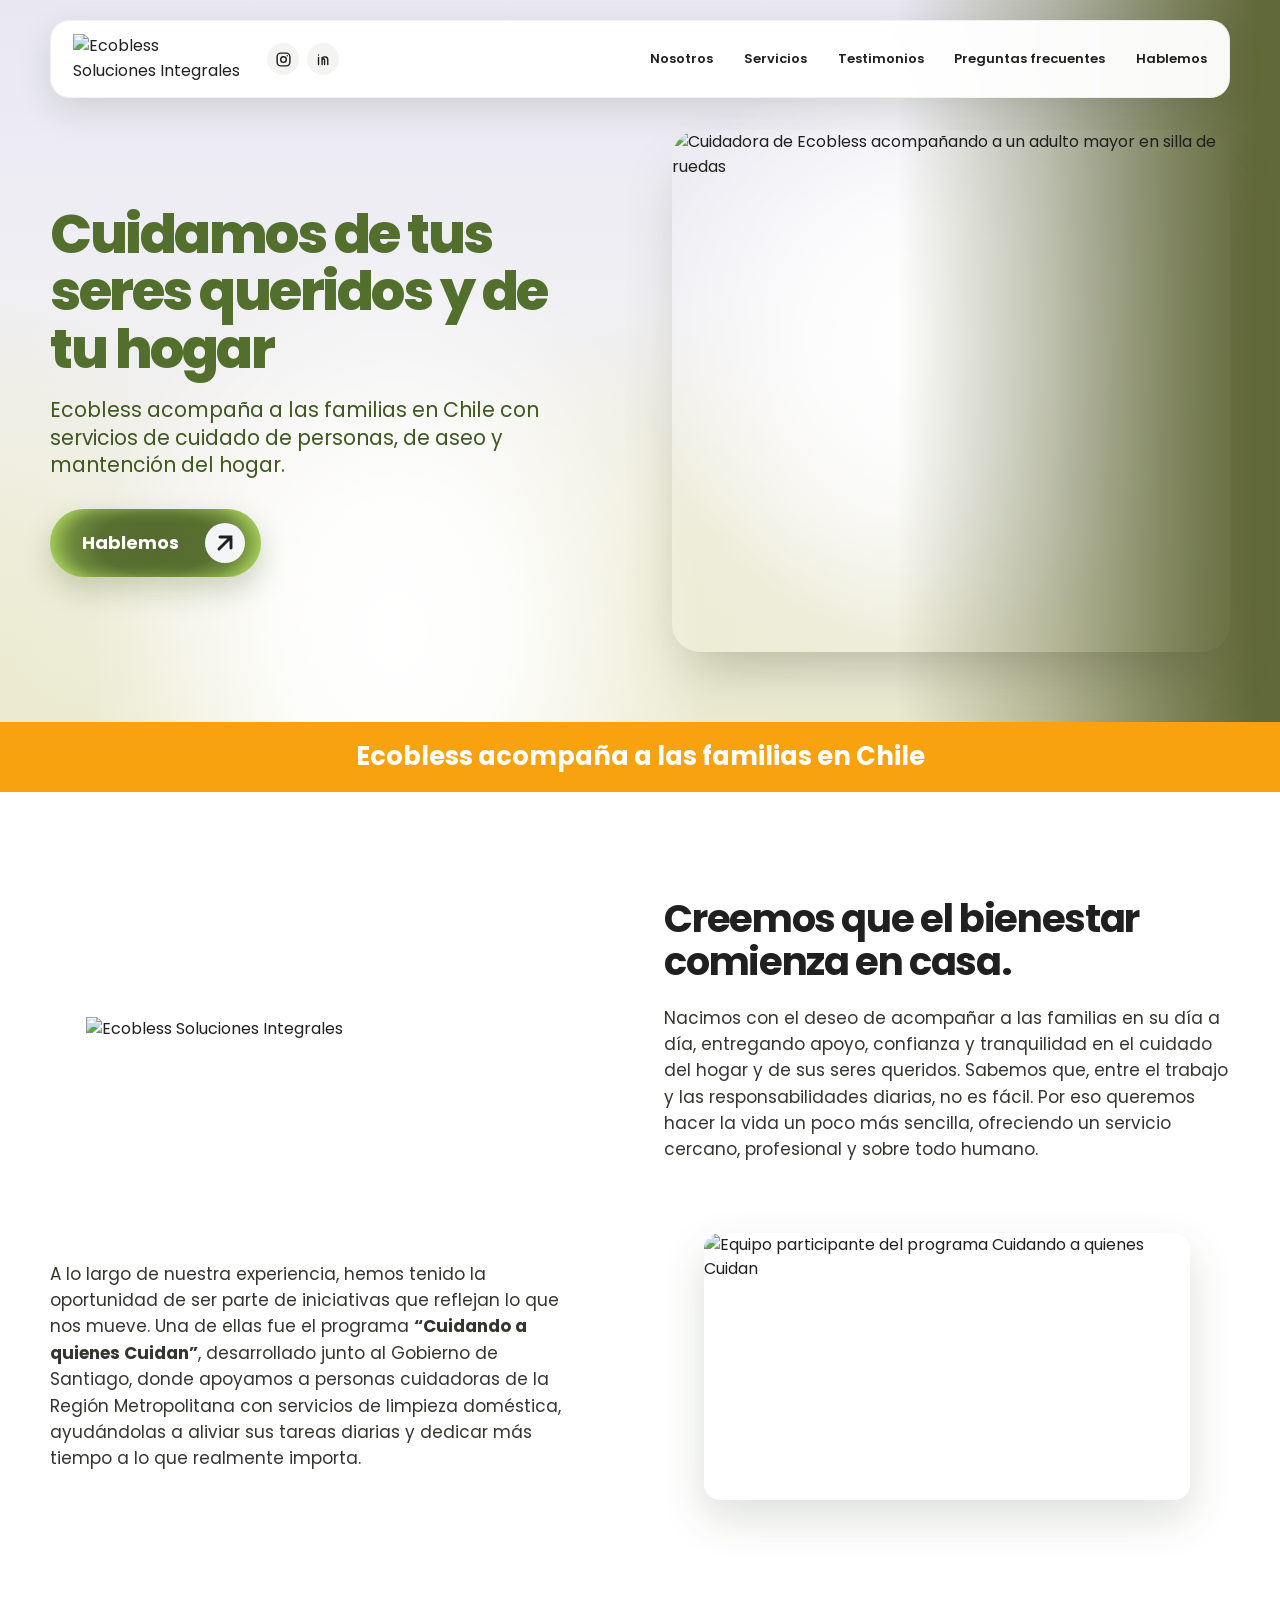
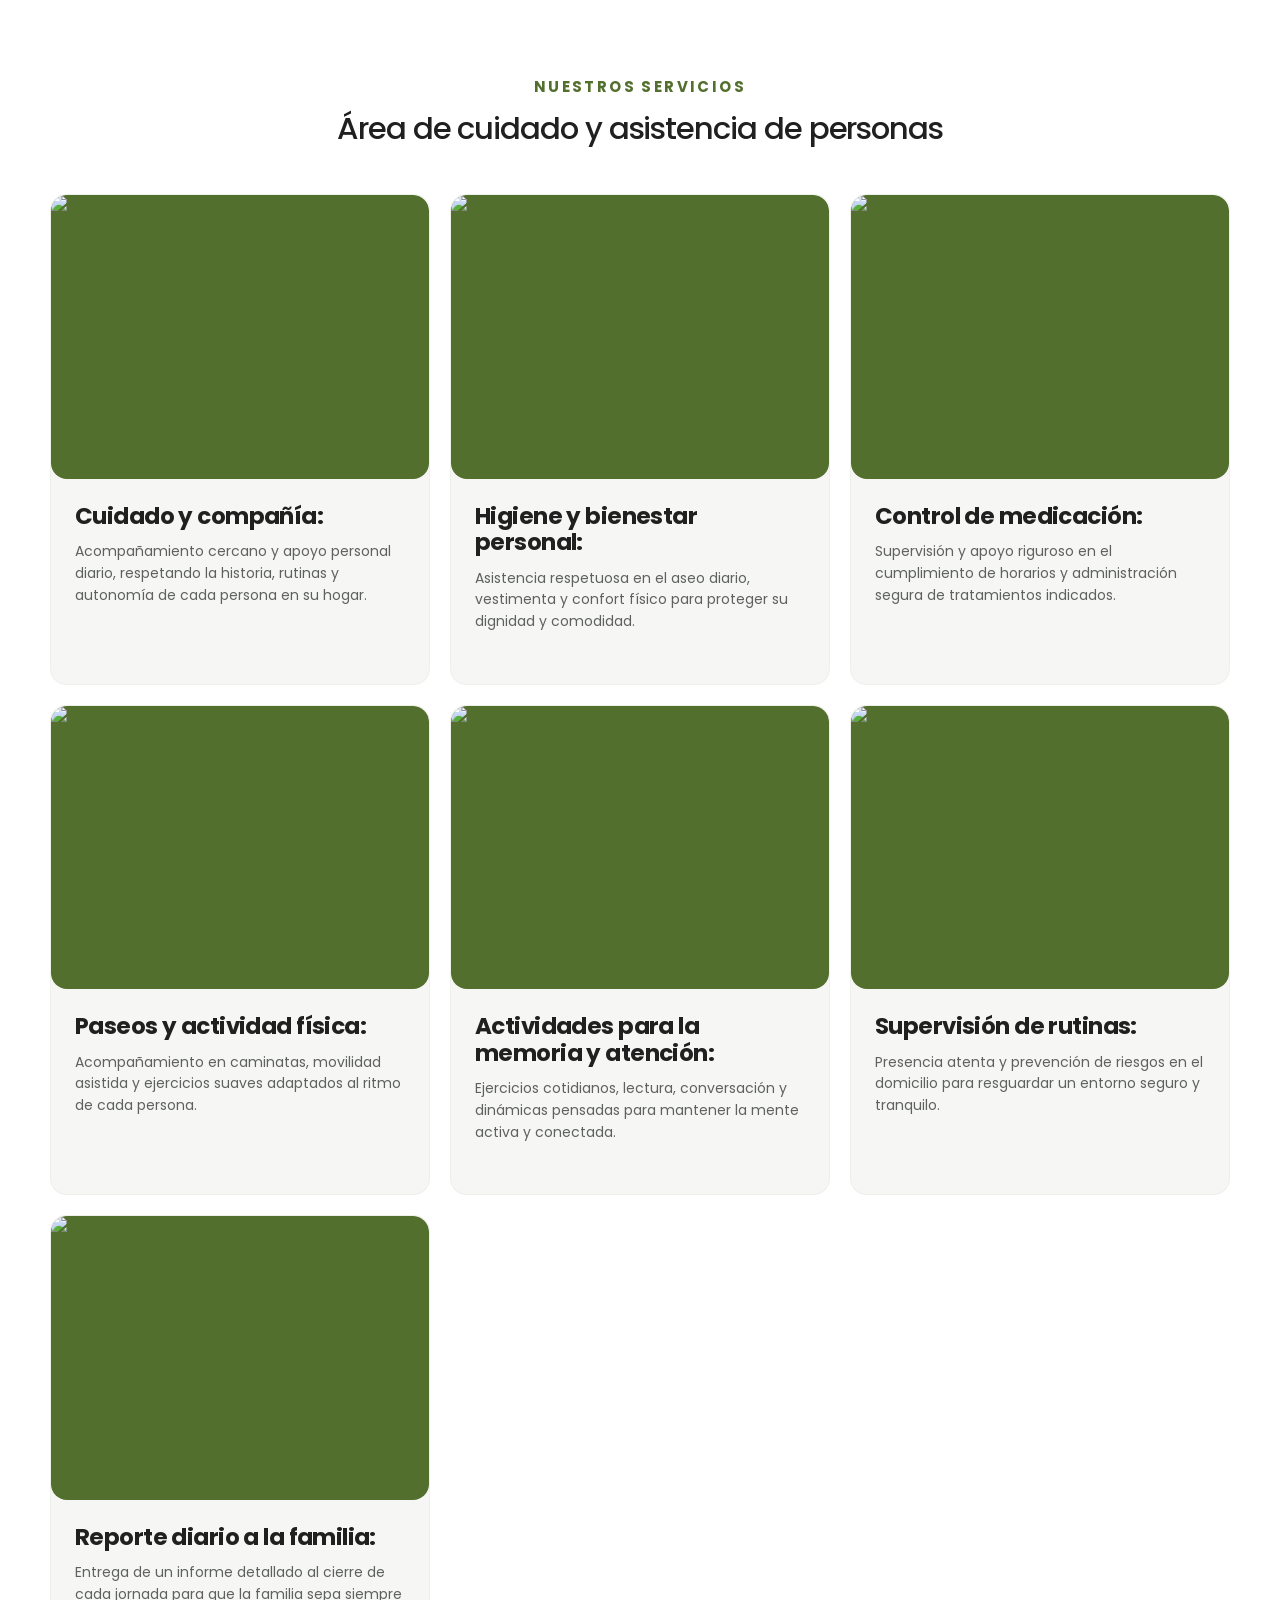
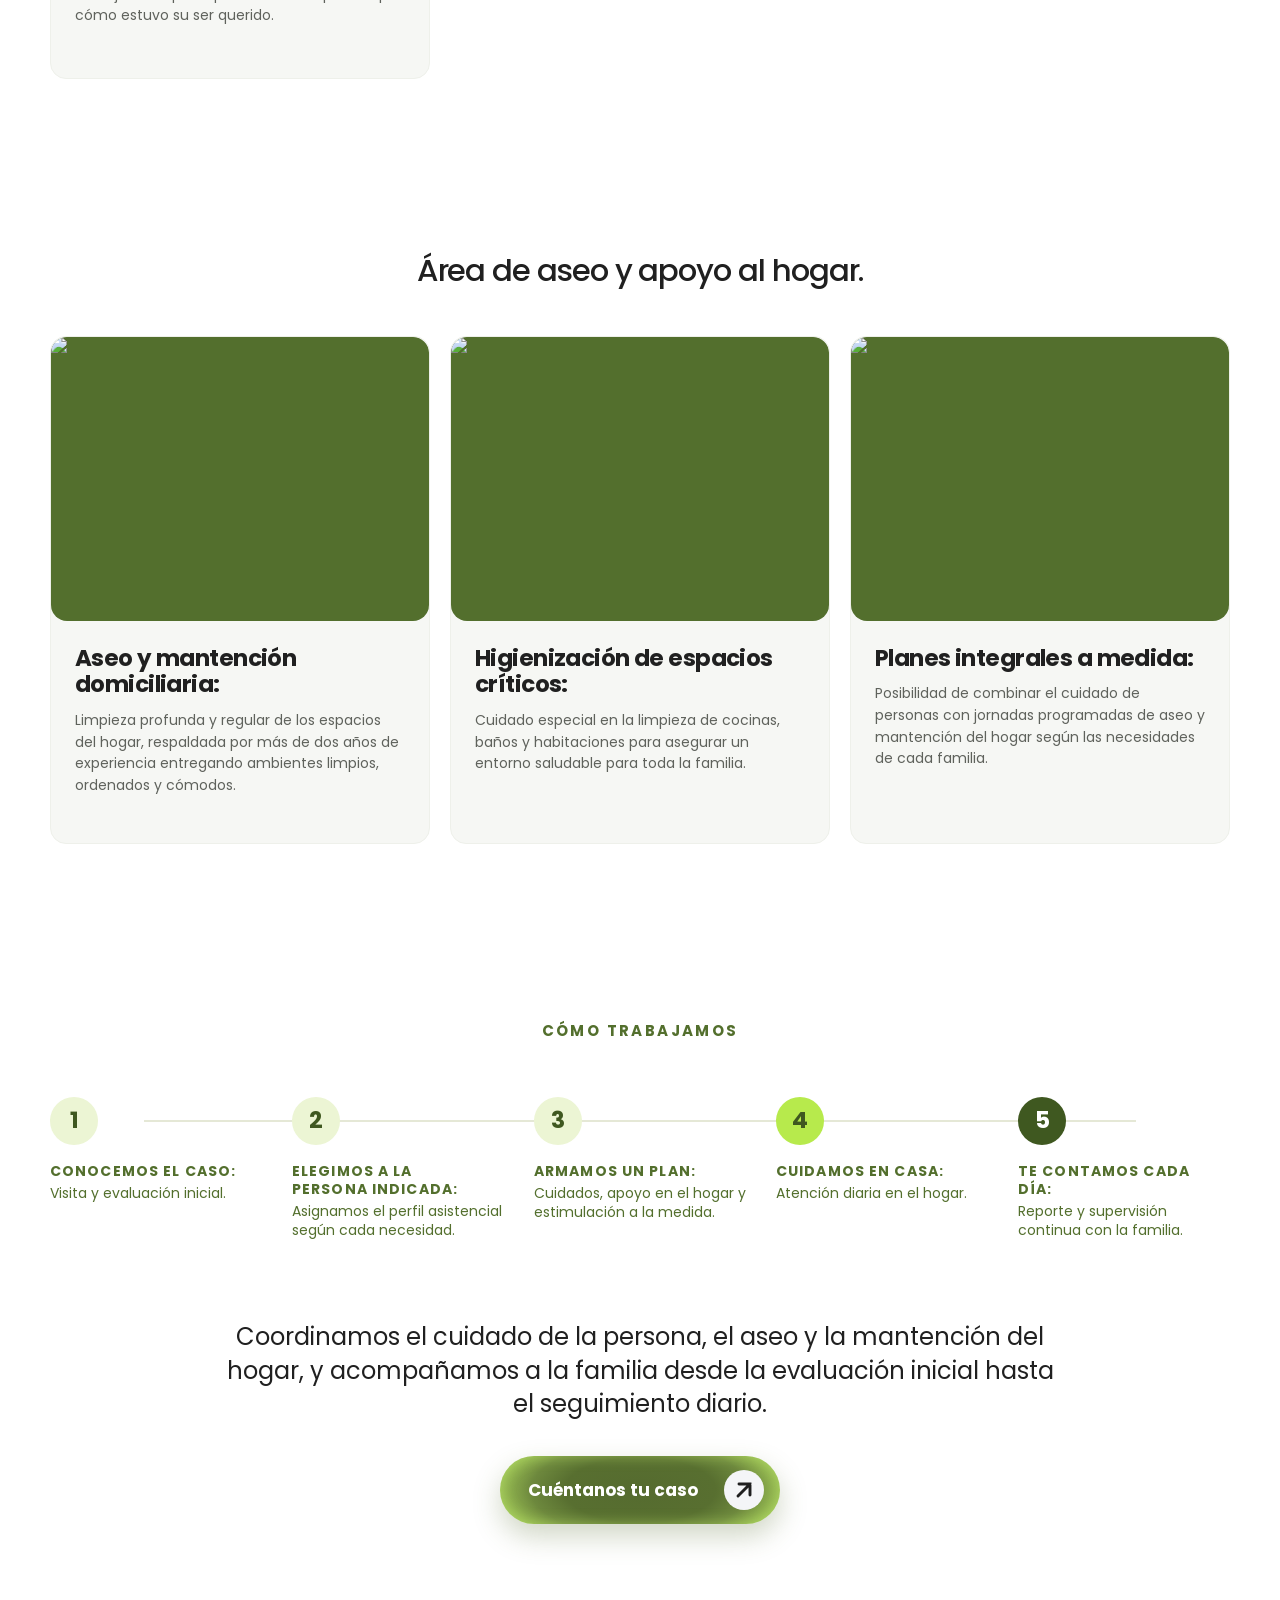
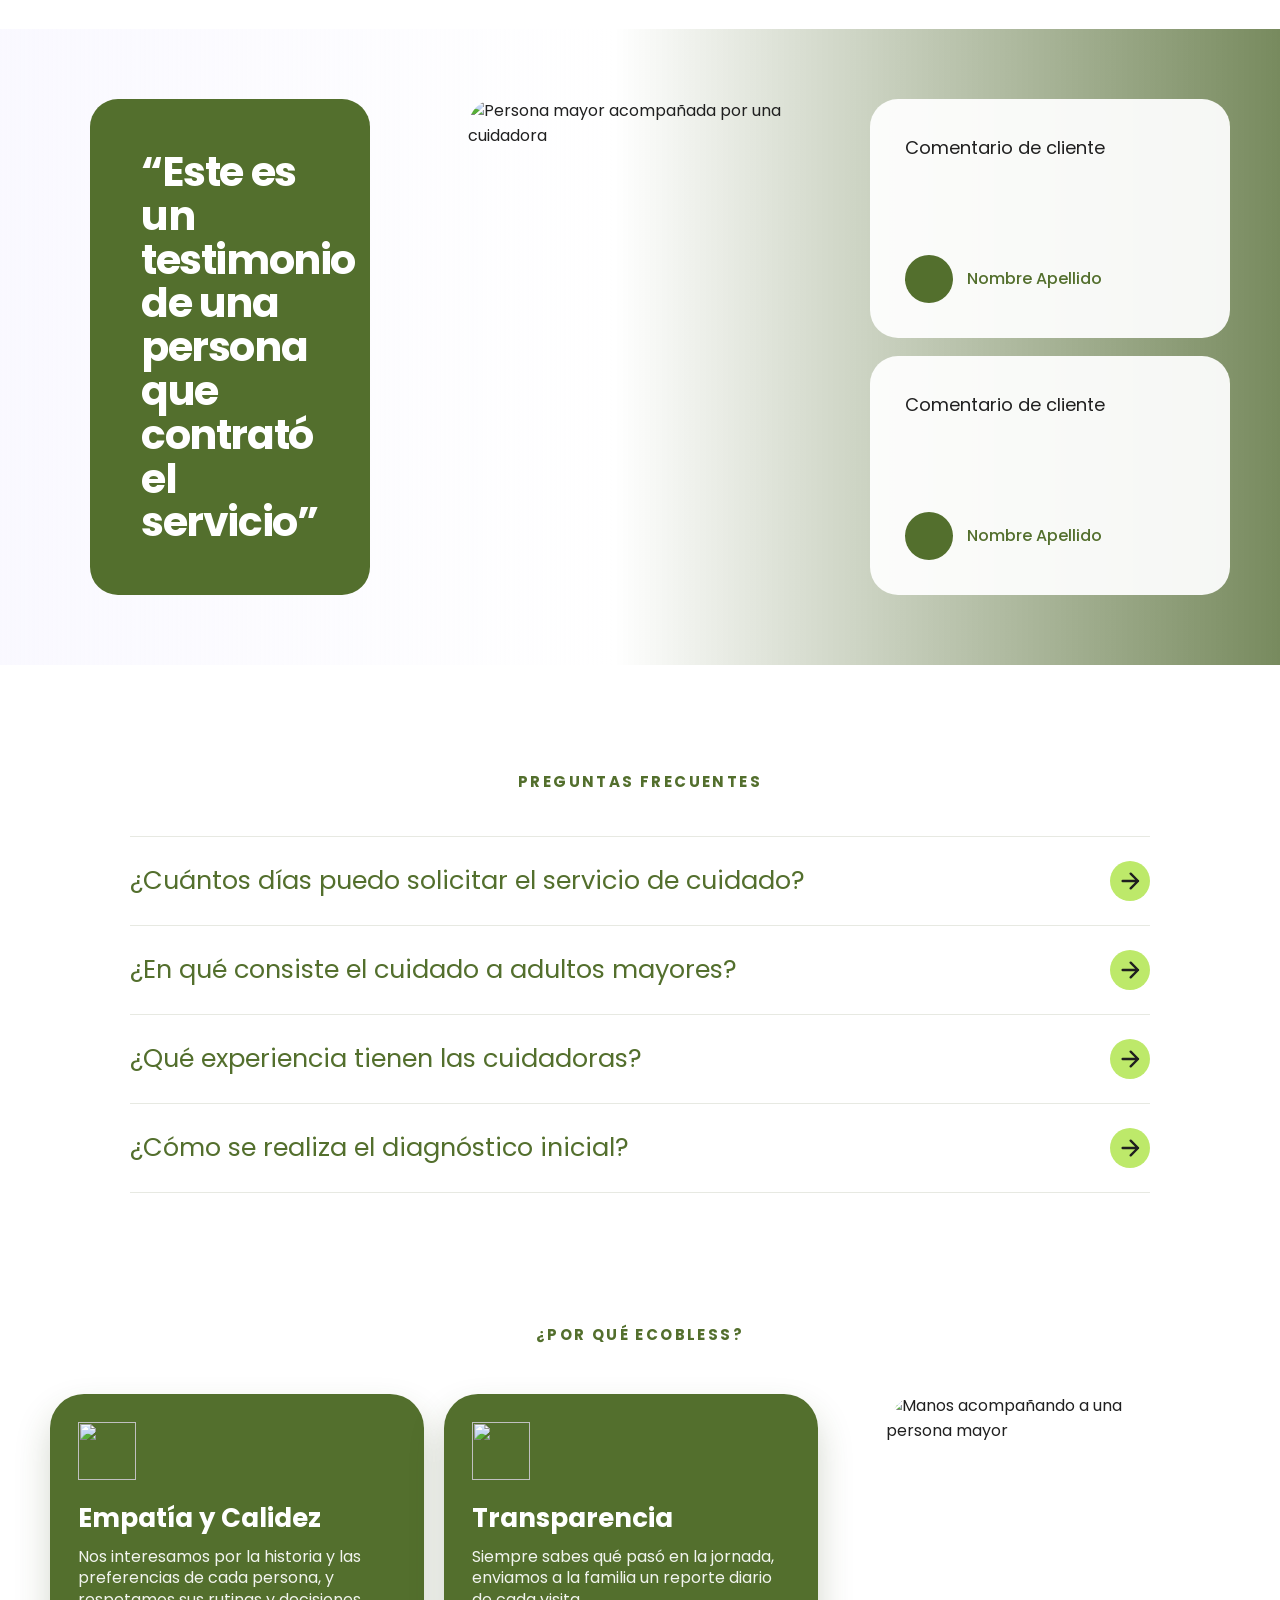
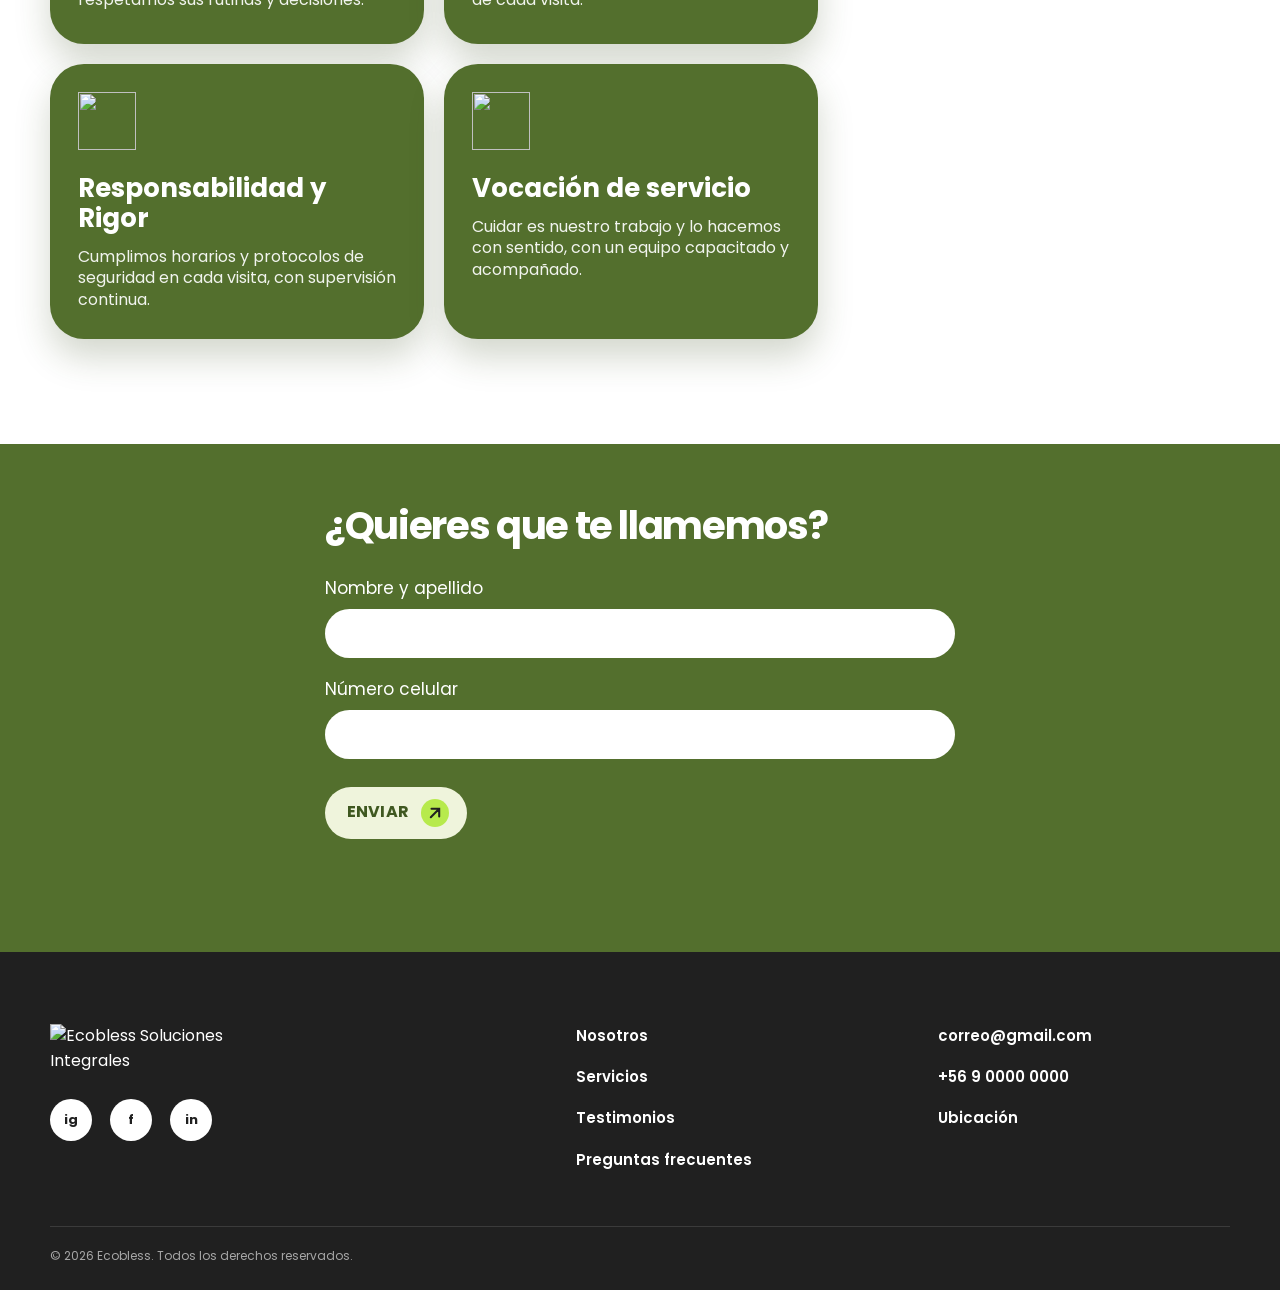
==== index.html @ a0b5a84a "Add files via upload" ====
<!doctype html>
<html lang="es">
<head>
  <meta charset="utf-8">
  <meta name="viewport" content="width=device-width, initial-scale=1">
  <meta name="description" content="Ecobless acompaña a las familias en Chile con servicios de cuidado de personas, aseo y mantención del hogar.">
  <meta name="theme-color" content="#4f6b2b">
  <meta property="og:title" content="Ecobless | Soluciones Integrales">
  <meta property="og:description" content="Cuidamos de tus seres queridos y de tu hogar con un servicio cercano, profesional y humano.">
  <meta property="og:type" content="website">
  <title>Ecobless | Soluciones Integrales</title>

  <link rel="icon" href="assets/favicon.svg" type="image/svg+xml">
  <link rel="preconnect" href="https://fonts.googleapis.com">
  <link rel="preconnect" href="https://fonts.gstatic.com" crossorigin>
  <link href="https://fonts.googleapis.com/css2?family=Poppins:wght@400;500;600;700;800&display=swap" rel="stylesheet">
  <link rel="stylesheet" href="styles.css">
</head>
<body>
  <a class="skip-link" href="#contenido">Saltar al contenido</a>

  <header class="site-header" data-header>
    <div class="container nav-shell">
      <a class="brand" href="#inicio" aria-label="Ecobless, volver al inicio">
        <img src="assets/Logo Ecobless verde.webp" alt="Ecobless Soluciones Integrales">
      </a>

      <div class="social-links" aria-label="Redes sociales">
        <a href="#contacto" aria-label="Instagram de Ecobless" title="Configura el enlace real en index.html">
          <svg viewBox="0 0 24 24" aria-hidden="true"><rect x="3" y="3" width="18" height="18" rx="5"></rect><circle cx="12" cy="12" r="4"></circle><circle class="dot" cx="17.4" cy="6.7" r="1"></circle></svg>
        </a>
        <a href="#contacto" aria-label="LinkedIn de Ecobless" title="Configura el enlace real en index.html">
          <svg viewBox="0 0 24 24" aria-hidden="true"><path d="M5 9v10M5 5.5v.1M10 19v-6.1c0-2.1 3.5-3 3.5.2V19M10 9v10M18 19v-6.8c0-4.8-5.8-4.6-7.9-2.2"></path></svg>
        </a>
      </div>

      <button class="menu-toggle" type="button" aria-label="Abrir menú" aria-expanded="false" aria-controls="main-nav" data-menu-toggle>
        <span></span><span></span><span></span>
      </button>

      <nav class="main-nav" id="main-nav" aria-label="Navegación principal" data-nav>
        <a href="#nosotros">Nosotros</a>
        <a href="#servicios">Servicios</a>
        <a href="#testimonios">Testimonios</a>
        <a href="#preguntas">Preguntas frecuentes</a>
        <a href="#contacto">Hablemos</a>
      </nav>
    </div>
  </header>

  <main id="contenido">
  <section class="hero" id="inicio" aria-labelledby="hero-title">
  <div class="container hero-grid">

    <!-- Columna izquierda: texto -->
    <div class="hero-copy reveal">
      <h1 id="hero-title">Cuidamos de tus seres queridos y de tu hogar</h1>
      <p>Ecobless acompaña a las familias en Chile con servicios de cuidado de personas, de aseo y mantención del hogar.</p>
      <a class="button button-primary" href="#contacto">
        Hablemos
        <span class="button-icon" aria-hidden="true"><svg viewBox="0 0 24 24"><path d="M8.4 15.6 15.6 8.4M9 8.4h6.6V15"/></svg></span>
      </a>
    </div>

    <!-- Columna derecha: foto -->
    <figure class="hero-media reveal">
      <img src="assets/hero-cuidado.webp" alt="Cuidadora de Ecobless acompañando a un adulto mayor en silla de ruedas" width="796" height="744" fetchpriority="high">
    </figure>

  </div>
</section>

    <div class="announcement" aria-label="Mensaje principal">
      <p>Ecobless acompaña a las familias en Chile</p>
    </div>

    <section class="section about-section" id="nosotros" aria-labelledby="about-title">
      <div class="container about-grid about-grid-top">
        <div class="about-brand reveal">
          <img src="assets/logo completo verde.webp" alt="Ecobless Soluciones Integrales">
        </div>
        <div class="about-copy reveal">
          <h2 id="about-title">Creemos que el bienestar comienza en casa.</h2>
          <p>Nacimos con el deseo de acompañar a las familias en su día a día, entregando apoyo, confianza y tranquilidad en el cuidado del hogar y de sus seres queridos. Sabemos que, entre el trabajo y las responsabilidades diarias, no es fácil. Por eso queremos hacer la vida un poco más sencilla, ofreciendo un servicio cercano, profesional y sobre todo humano.</p>
        </div>
      </div>

      <div class="container about-grid about-grid-bottom">
        <div class="about-copy reveal">
          <p>A lo largo de nuestra experiencia, hemos tenido la oportunidad de ser parte de iniciativas que reflejan lo que nos mueve. Una de ellas fue el programa <strong>“Cuidando a quienes Cuidan”</strong>, desarrollado junto al Gobierno de Santiago, donde apoyamos a personas cuidadoras de la Región Metropolitana con servicios de limpieza doméstica, ayudándolas a aliviar sus tareas diarias y dedicar más tiempo a lo que realmente importa.</p>
        </div>
        <figure class="program-photo reveal">
          <img src="assets/programa-cuidando.webp" alt="Equipo participante del programa Cuidando a quienes Cuidan">
        </figure>
      </div>
    </section>

    <section class="section services-section" id="servicios" aria-labelledby="services-title">
      <div class="container">
        <div class="section-heading centered reveal">
          <p class="eyebrow">Nuestros servicios</p>
          <h2 id="services-title">Área de cuidado y asistencia de personas</h2>
        </div>

        <div class="services-grid">
  <article class="service-card reveal">
    <div class="service-visual">
      <img src="assets/servicio-compania.webp" alt="Cuidadora acompañando a una persona mayor en casa" loading="lazy">
    </div>
    <div class="service-content">
      <h3>Cuidado y compañía:</h3>
      <p>Acompañamiento cercano y apoyo personal diario, respetando la historia, rutinas y autonomía de cada persona en su hogar.</p>
    </div>
  </article>

  <article class="service-card reveal">
    <div class="service-visual">
      <img src="assets/servicio-higiene.webp" alt="Adultos mayores lavándose las manos en el baño" loading="lazy">
    </div>
    <div class="service-content">
      <h3>Higiene y bienestar personal:</h3>
      <p>Asistencia respetuosa en el aseo diario, vestimenta y confort físico para proteger su dignidad y comodidad.</p>
    </div>
  </article>

  <article class="service-card reveal">
    <div class="service-visual">
      <img src="assets/servicio-medicacion.webp" alt="Cuidadora entregando la medicación a una mujer mayor" loading="lazy">
    </div>
    <div class="service-content">
      <h3>Control de medicación:</h3>
      <p>Supervisión y apoyo riguroso en el cumplimiento de horarios y administración segura de tratamientos indicados.</p>
    </div>
  </article>

  <article class="service-card reveal">
    <div class="service-visual">
      <img src="assets/servicio-paseos.webp" alt="Cuidadora paseando al aire libre con un adulto mayor en silla de ruedas" loading="lazy">
    </div>
    <div class="service-content">
      <h3>Paseos y actividad física:</h3>
      <p>Acompañamiento en caminatas, movilidad asistida y ejercicios suaves adaptados al ritmo de cada persona.</p>
    </div>
  </article>

    <article class="service-card reveal">
    <div class="service-visual">
      <img src="assets/servicio-memoria.webp" alt="Mujer mayor leyendo un libro en su sillón con una taza de té" loading="lazy">
    </div>
    <div class="service-content">
      <h3>Actividades para la memoria y atención:</h3>
      <p>Ejercicios cotidianos, lectura, conversación y dinámicas pensadas para mantener la mente activa y conectada.</p>
    </div>
  </article>

   <article class="service-card reveal">
    <div class="service-visual">
      <img src="assets/servicio-supervision.webp" alt="Cuidadora acompañando del brazo a un adulto mayor con bastón en su casa" loading="lazy">
    </div>
    <div class="service-content">
      <h3>Supervisión de rutinas:</h3>
      <p>Presencia atenta y prevención de riesgos en el domicilio para resguardar un entorno seguro y tranquilo.</p>
    </div>
  </article>

  <article class="service-card reveal">
    <div class="service-visual">
      <img src="assets/servicio-reporte.webp" alt="Familiar revisando en su celular el reporte diario de la jornada" loading="lazy">
    </div>
    <div class="service-content">
      <h3>Reporte diario a la familia:</h3>
      <p>Entrega de un informe detallado al cierre de cada jornada para que la familia sepa siempre cómo estuvo su ser querido.</p>
    </div>
  </article>

</div>
      </div>
    </section>

    <section class="section services-section" id="aseo" aria-labelledby="aseo-title">
      <div class="container">
        <div class="section-heading centered reveal">
          <h2 id="aseo-title">Área de aseo y apoyo al hogar.</h2>
        </div>
 <div class="services-grid">
  <article class="service-card reveal">
    <div class="service-visual">
      <img src="assets/servicio-aseo.webp" alt="Trabajadora de Ecobless limpiando la cocina junto a un adulto mayor" loading="lazy">
    </div>
    <div class="service-content">
      <h3>Aseo y mantención domiciliaria:</h3>
      <p>Limpieza profunda y regular de los espacios del hogar, respaldada por más de dos años de experiencia entregando ambientes limpios, ordenados y cómodos.</p>
    </div>
  </article>

 <article class="service-card reveal">
    <div class="service-visual">
      <img src="assets/servicio-higienizacion.webp" alt="Manos con guantes limpiando y desinfectando un baño" loading="lazy">
    </div>
    <div class="service-content">
      <h3>Higienización de espacios críticos:</h3>
      <p>Cuidado especial en la limpieza de cocinas, baños y habitaciones para asegurar un entorno saludable para toda la familia.</p>
    </div>
  </article>

   <article class="service-card reveal">
    <div class="service-visual">
      <img src="assets/servicio-estimulacion.webp" alt="Persona mayor realizando ejercicios de memoria con su cuidadora" loading="lazy">
    </div>
    <div class="service-content">
      <h3>Planes integrales a medida:</h3>
      <p>Posibilidad de combinar el cuidado de personas con jornadas programadas de aseo y mantención del hogar según las necesidades de cada familia.</p>
    </div>
  </article>

</div>
    </section>

    <section class="section process-section" aria-labelledby="process-title">
      <div class="container">
        <div class="section-heading centered reveal">
          <p class="eyebrow" id="process-title">Cómo trabajamos</p>
        </div>

        <ol class="process-list">
          <li class="process-step reveal">
            <span class="step-number">1</span>
            <h3>Conocemos el caso:</h3>
            <p>Visita y evaluación inicial.</p>
          </li>
          <li class="process-step reveal">
            <span class="step-number">2</span>
            <h3>Elegimos a la persona indicada:</h3>
            <p>Asignamos el perfil asistencial según cada necesidad.</p>
          </li>
          <li class="process-step reveal">
            <span class="step-number">3</span>
            <h3>Armamos un plan:</h3>
            <p>Cuidados, apoyo en el hogar y estimulación a la medida.</p>
          </li>
          <li class="process-step reveal">
            <span class="step-number highlighted">4</span>
            <h3>Cuidamos en casa:</h3>
            <p>Atención diaria en el hogar.</p>
          </li>
          <li class="process-step reveal">
            <span class="step-number dark">5</span>
            <h3>Te contamos cada día:</h3>
            <p>Reporte y supervisión continua con la familia.</p>
          </li>
        </ol>

        <div class="process-summary reveal">
          <p>Coordinamos el cuidado de la persona, el aseo y la mantención del hogar, y acompañamos a la familia desde la evaluación inicial hasta el seguimiento diario.</p>
          <a class="button button-primary button-large" href="#contacto">Cuéntanos tu caso <span class="button-icon" aria-hidden="true"><svg viewBox="0 0 24 24"><path d="M8.4 15.6 15.6 8.4M9 8.4h6.6V15"/></svg></span></a>
        </div>
      </div>
    </section>

    <section class="testimonials-section" id="testimonios" aria-labelledby="testimonials-title">
      <div class="container testimonials-grid">
        <blockquote class="quote-card reveal">
          <p id="testimonials-title">“Este es un testimonio de una persona que contrató el servicio”</p>
        </blockquote>

        <figure class="testimonial-photo reveal">
          <img src="assets/testimonio-cuidado.webp" alt="Persona mayor acompañada por una cuidadora">
        </figure>

        <div class="testimonial-list">
          <article class="testimonial-card reveal">
            <p>Comentario de cliente</p>
            <div class="testimonial-author"><span aria-hidden="true"></span><strong>Nombre Apellido</strong></div>
          </article>
          <article class="testimonial-card reveal">
            <p>Comentario de cliente</p>
            <div class="testimonial-author"><span aria-hidden="true"></span><strong>Nombre Apellido</strong></div>
          </article>
        </div>
      </div>
    </section>

    <section class="section faq-section" id="preguntas" aria-labelledby="faq-title">
      <div class="container faq-container">
        <div class="section-heading centered reveal">
          <p class="eyebrow" id="faq-title">Preguntas frecuentes</p>
        </div>

        <div class="faq-list" data-accordion>
          <article class="faq-item reveal">
            <h3>
              <button type="button" aria-expanded="false" aria-controls="faq-answer-1" id="faq-question-1">
                ¿Cuántos días puedo solicitar el servicio de cuidado?
                <span aria-hidden="true"><svg viewBox="0 0 24 24"><path d="M7.6 12h9.2M12.4 7.6l4.4 4.4-4.4 4.4"/></svg></span>
              </button>
            </h3>
            <div class="faq-answer" id="faq-answer-1" role="region" aria-labelledby="faq-question-1" hidden>
              <p>La frecuencia se define después de la visita y evaluación inicial, de acuerdo con las necesidades de cada familia y el plan de cuidado acordado.</p>
            </div>
          </article>

          <article class="faq-item reveal">
            <h3>
              <button type="button" aria-expanded="false" aria-controls="faq-answer-2" id="faq-question-2">
                ¿En qué consiste el cuidado a adultos mayores?
                <span aria-hidden="true"><svg viewBox="0 0 24 24"><path d="M7.6 12h9.2M12.4 7.6l4.4 4.4-4.4 4.4"/></svg></span>
              </button>
            </h3>
            <div class="faq-answer" id="faq-answer-2" role="region" aria-labelledby="faq-question-2" hidden>
              <p>Puede incluir asistencia en la vida diaria, compañía, higiene, control de medicación, prevención de riesgos y rutinas de estimulación cognitiva y motriz.</p>
            </div>
          </article>

          <article class="faq-item reveal">
            <h3>
              <button type="button" aria-expanded="false" aria-controls="faq-answer-3" id="faq-question-3">
                ¿Qué experiencia tienen las cuidadoras?
                <span aria-hidden="true"><svg viewBox="0 0 24 24"><path d="M7.6 12h9.2M12.4 7.6l4.4 4.4-4.4 4.4"/></svg></span>
              </button>
            </h3>
            <div class="faq-answer" id="faq-answer-3" role="region" aria-labelledby="faq-question-3" hidden>
              <p>Ecobless asigna el perfil asistencial según las necesidades de cada caso y trabaja con un equipo capacitado, acompañado y sujeto a supervisión continua.</p>
            </div>
          </article>

          <article class="faq-item reveal">
            <h3>
              <button type="button" aria-expanded="false" aria-controls="faq-answer-4" id="faq-question-4">
                ¿Cómo se realiza el diagnóstico inicial?
                <span aria-hidden="true"><svg viewBox="0 0 24 24"><path d="M7.6 12h9.2M12.4 7.6l4.4 4.4-4.4 4.4"/></svg></span>
              </button>
            </h3>
            <div class="faq-answer" id="faq-answer-4" role="region" aria-labelledby="faq-question-4" hidden>
              <p>Comenzamos con una visita y evaluación inicial para conocer la historia, las rutinas, las preferencias y los apoyos que necesita cada persona.</p>
            </div>
          </article>
        </div>
      </div>
    </section>

    <section class="section values-section" aria-labelledby="values-title">
      <div class="container">
        <div class="section-heading centered reveal">
          <p class="eyebrow" id="values-title">¿Por qué Ecobless?</p>
        </div>

        <div class="values-layout">
          <div class="values-grid">
            <article class="value-card reveal">
              <span class="value-icon value-icon--img" aria-hidden="true"><img src="assets/icono-empatia.webp" alt="" width="58" height="58"></span>
              <h3>Empatía y Calidez</h3>
              <p>Nos interesamos por la historia y las preferencias de cada persona, y respetamos sus rutinas y decisiones.</p>
            </article>
            <article class="value-card reveal">
              <span class="value-icon value-icon--img" aria-hidden="true"><img src="assets/icono-transparencia.webp" alt="" width="58" height="58"></span>
              <h3>Transparencia</h3>
              <p>Siempre sabes qué pasó en la jornada, enviamos a la familia un reporte diario de cada visita.</p>
            </article>
            <article class="value-card reveal">
              <span class="value-icon value-icon--img" aria-hidden="true"><img src="assets/icono-responsabilidad.webp" alt="" width="58" height="58"></span>
              <h3>Responsabilidad y Rigor</h3>
              <p>Cumplimos horarios y protocolos de seguridad en cada visita, con supervisión continua.</p>
            </article>
            <article class="value-card reveal">
              <span class="value-icon value-icon--img" aria-hidden="true"><img src="assets/icono-vocacion.webp" alt="" width="58" height="58"></span>
              <h3>Vocación de servicio</h3>
              <p>Cuidar es nuestro trabajo y lo hacemos con sentido, con un equipo capacitado y acompañado.</p>
            </article>
          </div>

          <figure class="values-photo reveal">
            <img src="assets/valores-cuidado.webp" alt="Manos acompañando a una persona mayor">
          </figure>
        </div>
      </div>
    </section>

    <section class="callback-section" id="contacto" aria-labelledby="callback-title">
      <div class="container callback-inner">
        <form class="callback-form reveal" id="callback-form" novalidate>
          <h2 id="callback-title">¿Quieres que te llamemos?</h2>

          <label for="nombre">Nombre y apellido</label>
          <input id="nombre" name="nombre" type="text" autocomplete="name" required>

          <label for="telefono">Número celular</label>
          <input id="telefono" name="telefono" type="tel" inputmode="tel" autocomplete="tel" required>

          <button class="button button-light" type="submit">Enviar <span class="button-icon" aria-hidden="true"><svg viewBox="0 0 24 24"><path d="M8.4 15.6 15.6 8.4M9 8.4h6.6V15"/></svg></span></button>
          <p class="form-status" id="form-status" aria-live="polite"></p>
        </form>
      </div>
    </section>
  </main>

  <footer class="site-footer">
    <div class="container footer-grid">
      <div class="footer-brand">
        <img src="assets/logo completo blanco.webp" alt="Ecobless Soluciones Integrales">
        <div class="footer-socials" aria-label="Redes sociales">
          <a href="#contacto" aria-label="Instagram"><span>ig</span></a>
          <a href="#contacto" aria-label="Facebook"><span>f</span></a>
          <a href="#contacto" aria-label="LinkedIn"><span>in</span></a>
        </div>
      </div>

      <nav class="footer-nav" aria-label="Navegación del pie de página">
        <a href="#nosotros">Nosotros</a>
        <a href="#servicios">Servicios</a>
        <a href="#testimonios">Testimonios</a>
        <a href="#preguntas">Preguntas frecuentes</a>
      </nav>

      <address class="footer-contact">
        <a href="mailto:correo@gmail.com">correo@gmail.com</a>
        <a href="tel:+56900000000">+56 9 0000 0000</a>
        <span>Ubicación</span>
      </address>
    </div>

    <div class="container footer-bottom">
      <span>© <span id="year"></span> Ecobless. Todos los derechos reservados.</span>
    </div>
  </footer>

  <script src="script.js"></script>
</body>
</html>
---- styles.css ----
:root {
  --green: #536f2d;
  --green-dark: #3f5820;
  --green-deep: #2e4518;
  --lime: #b7ea4c;
  --lime-soft: #dff4ad;
  --orange: #f7a20e;
  --ink: #202020;
  --muted: #5f625c;
  --line: #e7e9e2;
  --soft: #f6f7f4;
  --white: #ffffff;
  --shadow: 0 18px 44px rgba(49, 70, 28, .16);
  --container: min(1180px, calc(100% - 40px));
  --radius-sm: 18px;
  --radius-md: 28px;
  --radius-lg: 42px;
}

* {
  box-sizing: border-box;
}

html {
  scroll-behavior: smooth;
  scroll-padding-top: 110px;
}

body {
  margin: 0;
  color: var(--ink);
  background: var(--white);
  font-family: "Poppins", Arial, sans-serif;
  line-height: 1.55;
  overflow-x: hidden;
}

body.menu-open {
  overflow: hidden;
}

img,
svg {
  display: block;
  max-width: 100%;
}

button,
input,
textarea,
select {
  font: inherit;
}

button,
a {
  -webkit-tap-highlight-color: transparent;
}

a {
  color: inherit;
  text-decoration: none;
}

p,
h1,
h2,
h3,
figure,
blockquote {
  margin-top: 0;
}

.container {
  width: var(--container);
  margin-inline: auto;
}

.skip-link {
  position: fixed;
  top: 10px;
  left: 10px;
  z-index: 3000;
  padding: 10px 14px;
  border-radius: 10px;
  color: var(--white);
  background: var(--green-dark);
  transform: translateY(-160%);
  transition: transform .2s ease;
}

.skip-link:focus {
  transform: translateY(0);
}

/* Header */

.site-header {
  position: fixed;
  top: 20px;
  left: 0;
  width: 100%;
  z-index: 1000;
  pointer-events: none;
  transition: top .25s ease;
}

.site-header.is-scrolled {
  top: 10px;
}

.nav-shell {
  min-height: 78px;
  display: flex;
  align-items: center;
  gap: 22px;
  padding: 12px 22px;
  border: 1px solid rgba(82, 111, 45, .08);
  border-radius: 20px;
  background: rgba(255, 255, 255, .96);
  box-shadow: 0 12px 35px rgba(27, 35, 18, .12);
  backdrop-filter: blur(12px);
  pointer-events: auto;
  transition: min-height .25s ease, box-shadow .25s ease;
}

.site-header.is-scrolled .nav-shell {
  min-height: 68px;
  box-shadow: 0 10px 32px rgba(27, 35, 18, .18);
}

.brand {
  width: 172px;
  flex: 0 0 auto;
}

.brand img {
  width: 100%;
}

.social-links {
  display: flex;
  align-items: center;
  gap: 8px;
  margin-right: auto;
}

.social-links a {
  width: 32px;
  height: 32px;
  display: grid;
  place-items: center;
  border-radius: 50%;
  color: var(--ink);
  background: #f4f5f2;
  transition: color .2s ease, background .2s ease, transform .2s ease;
}

.social-links a:hover,
.social-links a:focus-visible {
  color: var(--white);
  background: var(--green);
  transform: translateY(-2px);
}

.social-links svg {
  width: 17px;
  height: 17px;
  fill: none;
  stroke: currentColor;
  stroke-width: 2;
  stroke-linecap: round;
  stroke-linejoin: round;
}

.social-links svg .dot {
  fill: currentColor;
  stroke: none;
}

.main-nav {
  display: flex;
  align-items: center;
  gap: clamp(18px, 2.4vw, 36px);
  margin-left: auto;
}

.main-nav a {
  position: relative;
  font-size: 13px;
  font-weight: 600;
  white-space: nowrap;
}

.main-nav a::after {
  content: "";
  position: absolute;
  left: 0;
  bottom: -6px;
  width: 100%;
  height: 2px;
  border-radius: 999px;
  background: var(--lime);
  transform: scaleX(0);
  transform-origin: left;
  transition: transform .2s ease;
}

.main-nav a:hover::after,
.main-nav a:focus-visible::after {
  transform: scaleX(1);
}

.menu-toggle {
  display: none;
  width: 44px;
  height: 44px;
  padding: 9px;
  border: 0;
  border-radius: 50%;
  background: var(--green);
  cursor: pointer;
}

.menu-toggle span {
  display: block;
  width: 100%;
  height: 2px;
  margin: 5px 0;
  border-radius: 999px;
  background: var(--white);
  transition: transform .25s ease, opacity .25s ease;
}

.menu-toggle[aria-expanded="true"] span:nth-child(1) {
  transform: translateY(7px) rotate(45deg);
}

.menu-toggle[aria-expanded="true"] span:nth-child(2) {
  opacity: 0;
}

.menu-toggle[aria-expanded="true"] span:nth-child(3) {
  transform: translateY(-7px) rotate(-45deg);
}

/* Hero */

.hero {
  position: relative;
  overflow: hidden;
  background-color: #f3f2f5;
  background-image:
    linear-gradient(to right, rgba(98, 105, 57, 0) 70%, rgba(98, 105, 57, .4) 82%, rgba(98, 105, 57, .8) 92%, #626939 98%),
    radial-gradient(ellipse 22% 42% at 72% 47%, #ffffff 0%, rgba(255, 255, 255, .8) 40%, rgba(255, 255, 255, 0) 100%),
    radial-gradient(ellipse 24% 55% at 31% 88%, #ffffff 0%, rgba(255, 255, 255, .9) 35%, rgba(255, 255, 255, 0) 100%),
    radial-gradient(ellipse 18% 40% at 50% 85%, #ecebd2 0%, rgba(236, 235, 210, 0) 100%),
    radial-gradient(ellipse 18% 55% at 0% 95%, #ecebd2 0%, rgba(236, 235, 210, 0) 100%),
    linear-gradient(to bottom, #e9e8f2 0%, #efeef4 35%, #f2f1ea 70%, #ecebd2 100%);
}

/* Dos columnas: texto | foto */
.hero-grid {
  display: grid;
  grid-template-columns: minmax(0, 1fr) minmax(0, 1fr);
  align-items: center;
  gap: clamp(32px, 5vw, 72px);
  min-height: 720px;
  padding-top: 130px;
  padding-bottom: 70px;
}

.hero-media {
  margin: 0;
  aspect-ratio: 796 / 744;
  overflow: hidden;
  border-radius: 28px;
  box-shadow: 0 30px 60px -20px rgba(62, 66, 36, .35);
}

.hero-media img {
  width: 100%;
  height: 100%;
  object-fit: cover;
  object-position: 60% 30%;
}

.hero-copy {
  max-width: 610px;
}

.hero h1 {
  max-width: 600px;
  margin-bottom: 18px;
  color: var(--green);
  font-size: clamp(44px, 4.3vw, 66px);
  line-height: 1.05;
  letter-spacing: -.045em;
  font-weight: 800;
}

.hero-copy > p {
  max-width: 580px;
  margin-bottom: 30px;
  color: var(--green-dark);
  font-size: clamp(18px, 1.6vw, 25px);
  line-height: 1.35;
}

.button {
  min-height: 50px;
  display: inline-flex;
  align-items: center;
  justify-content: center;
  gap: 12px;
  padding: 12px 18px 12px 22px;
  border: 0;
  border-radius: 999px;
  font-weight: 700;
  text-transform: uppercase;
  letter-spacing: .01em;
  cursor: pointer;
  transition: transform .2s ease, box-shadow .2s ease, background .2s ease;
}

.button:hover,
.button:focus-visible {
  transform: translateY(-2px);
}

.button-primary {
  padding: 14px 16px 14px 32px;
  color: var(--white);
  text-transform: none;
  font-size: 18px;
  letter-spacing: 0;
  background:
    radial-gradient(ellipse 54% 95% at 50% 50%, #556b2f 0%, #586f30 50%, #6d883d 72%, #8fb24e 88%, #a8d05e 100%);
  box-shadow:
    inset 0 0 14px rgba(184, 226, 104, .55),
    0 12px 28px rgba(85, 107, 47, .28);
  transition: transform .2s ease, box-shadow .2s ease, filter .2s ease;
}

.button-primary:hover,
.button-primary:focus-visible {
  filter: brightness(1.08);
  box-shadow:
    inset 0 0 22px rgba(184, 226, 104, .5),
    0 16px 34px rgba(85, 107, 47, .34);
}

.button-primary .button-icon {
  width: 40px;
  height: 40px;
  margin-left: 14px;
  color: #1f1f1f;
  background: #f4f5f7;
}
.button-icon {
  width: 28px;
  height: 28px;
  display: grid;
  place-items: center;
  flex: 0 0 auto;
  border-radius: 50%;
  color: var(--ink);
  background: var(--white);
}

.button-icon svg {
  width: 100%;
  height: 100%;
  fill: none;
  stroke: currentColor;
  stroke-width: 1.75;
  stroke-linecap: round;
  stroke-linejoin: miter;
  transition: transform .2s ease;
}

.button:hover .button-icon svg,
.button:focus-visible .button-icon svg {
  transform: translate(1px, -1px);
}
.button-large {
  min-height: 58px;
  padding-left: 28px;
  font-size: 17px;
}

.announcement {
  min-height: 70px;
  display: grid;
  place-items: center;
  padding: 12px 20px;
  color: var(--white);
  background: var(--orange);
  text-align: center;
}

.announcement p {
  margin: 0;
  font-size: clamp(18px, 2vw, 28px);
  font-weight: 700;
}

/* General sections */

.section {
  padding: 105px 0;
}

.section-heading {
  max-width: 920px;
  margin-bottom: 48px;
}

.section-heading.centered {
  margin-inline: auto;
  text-align: center;
}

.eyebrow {
  margin-bottom: 14px;
  color: var(--green);
  font-size: 15px;
  font-weight: 700;
  letter-spacing: .16em;
  text-transform: uppercase;
}

.section-heading h2,
.about-copy h2,
.callback-form h2 {
  color: var(--ink);
  font-size: clamp(30px, 3.2vw, 46px);
  line-height: 1.12;
  letter-spacing: -.035em;
}

/* About */

.about-section {
  background: var(--white);
}

.about-grid {
  display: grid;
  grid-template-columns: .95fr 1.05fr;
  align-items: center;
  gap: clamp(50px, 8vw, 110px);
}

.about-grid + .about-grid {
  margin-top: 70px;
}

.about-brand {
  display: grid;
  place-items: center;
  min-height: 260px;
}

.about-brand img {
  width: min(440px, 100%);
}

.about-copy h2 {
  max-width: 560px;
  margin-bottom: 22px;
  font-size: clamp(31px, 3vw, 44px);
}

.about-copy p {
  margin-bottom: 0;
  color: #33362f;
  font-size: 17px;
}

.program-photo {
  margin-bottom: 0;
  overflow: hidden;
  border-radius: 16px;
  box-shadow: var(--shadow);
}

.program-photo img {
  width: 100%;
  aspect-ratio: 3 / 1.65;
  object-fit: cover;
}

/* Services */

.services-section {
  padding-top: 70px;
  background: var(--white);
}

.services-section .section-heading h2 {
  margin-bottom: 0;
  font-size: clamp(23px, 2.4vw, 34px);
  font-weight: 500;
}

.services-grid {
  display: grid;
  grid-template-columns: repeat(3, minmax(0, 1fr));
  gap: 20px;
}

.service-card {
  min-width: 0;
  overflow: hidden;
  border-radius: 16px 16px 16px 16px;
  border: 1px solid #eef0ea;
  background: var(--soft);
  transition: transform .25s ease, box-shadow .25s ease;
}

.service-card:hover {
  transform: translateY(-6px);
  box-shadow: var(--shadow);
}

.service-visual {
  min-height: 188px;
  display: flex;
  align-items: flex-start;
  padding: 24px;
  border-radius: 16px 16px 16px 16px;
  background: var(--green);
}

.service-visual:has(img) {
  aspect-ratio: 4 / 3;
  min-height: 0;
  padding: 0;
  overflow: hidden;
}

.service-visual img {
  width: 100%;
  height: 100%;
  object-fit: cover;
  color: transparent;
}

.service-visual svg {
  width: 46px;
  height: 46px;
  padding: 7px;
  border: 1px solid rgba(255, 255, 255, .7);
  border-radius: 12px;
  fill: none;
  stroke: var(--white);
  stroke-width: 1.6;
  stroke-linecap: round;
  stroke-linejoin: round;
}

.service-content {
  padding: 24px 24px 26px;
}

.service-content h3 {
  margin-bottom: 12px;
  font-size: 23px;
  line-height: 1.15;
  letter-spacing: -.025em;
}

.service-content p {
  min-height: 70px;
  margin-bottom: 20px;
  color: var(--muted);
  font-size: 14px;
}

.text-link {
  display: inline-flex;
  align-items: center;
  gap: 8px;
  color: var(--green);
  font-size: 15px;
  font-weight: 700;
  text-transform: uppercase;
}

.text-link span {
  width: 25px;
  height: 25px;
  display: grid;
  place-items: center;
  border-radius: 50%;
  color: var(--green-dark);
  background: var(--lime);
}

/* Process */

.process-section {
  padding-top: 70px;
}

.process-section .section-heading {
  margin-bottom: 55px;
}

.process-list {
  position: relative;
  display: grid;
  grid-template-columns: repeat(5, 1fr);
  gap: 30px;
  margin: 0;
  padding: 0;
  list-style: none;
}

.process-list::before {
  content: "";
  position: absolute;
  top: 23px;
  left: 8%;
  right: 8%;
  height: 2px;
  z-index: 0;
  background: #e5e8d6;
}

.process-step {
  position: relative;
  z-index: 1;
}

.step-number {
  width: 48px;
  height: 48px;
  display: grid;
  place-items: center;
  margin-bottom: 17px;
  border-radius: 50%;
  color: var(--green-dark);
  background: #ecf5d4;
  font-size: 23px;
  font-weight: 700;
}

.step-number.highlighted {
  background: var(--lime);
}

.step-number.dark {
  color: var(--white);
  background: var(--green-dark);
}

.process-step h3 {
  max-width: 190px;
  margin-bottom: 4px;
  color: var(--green);
  font-size: 14px;
  line-height: 1.3;
  letter-spacing: .08em;
  text-transform: uppercase;
}

.process-step p {
  margin: 0;
  color: var(--green);
  font-size: 14px;
  line-height: 1.35;
}

.process-summary {
  max-width: 840px;
  margin: 80px auto 0;
  text-align: center;
}

.process-summary p {
  margin-bottom: 35px;
  font-size: clamp(17px, 2vw, 24px);
  line-height: 1.4;
}

/* Testimonials */

.testimonials-section {
  position: relative;
  padding: 70px 0;
  overflow: hidden;
  background-image:
    linear-gradient(90deg, rgba(248, 247, 255, .8), rgba(255, 255, 255, .28) 48%, rgba(74, 99, 40, .75)),
    url("assets/fondo-testimonios.webp");
  background-size: cover;
  background-position: center;
}

.testimonials-grid {
  display: grid;
  grid-template-columns: .9fr 1.06fr .9fr;
  align-items: stretch;
  gap: 18px;
}

.quote-card,
.testimonial-photo,
.testimonial-card {
  border-radius: 28px;
  overflow: hidden;
}

.quote-card {
  min-height: 410px;
  display: flex;
  align-items: center;
  margin-bottom: 0;
  padding: clamp(34px, 4vw, 58px);
  color: var(--white);
  background: var(--green);
}

.quote-card p {
  margin: 0;
  font-size: clamp(31px, 3.2vw, 48px);
  line-height: 1.07;
  letter-spacing: -.035em;
  font-weight: 700;
}

.testimonial-photo {
  min-height: 410px;
  margin-bottom: 0;
}

.testimonial-photo img {
  width: 100%;
  height: 100%;
  object-fit: cover;
  object-position: center;
}

.testimonial-list {
  display: grid;
  gap: 18px;
}

.testimonial-card {
  min-height: 196px;
  display: flex;
  flex-direction: column;
  justify-content: space-between;
  padding: 35px;
  background: rgba(255, 255, 255, .93);
}

.testimonial-card > p {
  margin-bottom: 28px;
  font-size: 18px;
}

.testimonial-author {
  display: flex;
  align-items: center;
  gap: 14px;
  color: var(--green);
}

.testimonial-author > span {
  width: 48px;
  height: 48px;
  flex: 0 0 auto;
  border-radius: 50%;
  background: var(--green);
}

.testimonial-author strong {
  font-weight: 500;
}

/* FAQ */

.faq-section {
  padding-bottom: 70px;
}

.faq-container {
  max-width: 1020px;
}

.faq-section .section-heading {
  margin-bottom: 42px;
}

.faq-list {
  border-top: 1px solid var(--line);
}

.faq-item {
  border-bottom: 1px solid var(--line);
}

.faq-item h3 {
  margin: 0;
}

.faq-item button {
  width: 100%;
  display: grid;
  grid-template-columns: 1fr auto;
  align-items: center;
  gap: 20px;
  padding: 24px 0;
  border: 0;
  color: var(--green);
  background: transparent;
  text-align: left;
  font-size: clamp(18px, 2vw, 26px);
  font-weight: 400;
  cursor: pointer;
}

.faq-item button > span {
  width: 40px;
  height: 40px;
  display: grid;
  place-items: center;
  flex: 0 0 auto;
  border-radius: 50%;
  color: #1f1f1f;
  background: #bde96a;
  transition: transform .25s ease, background .2s ease;
}

.faq-item button > span svg {
  width: 100%;
  height: 100%;
  fill: none;
  stroke: currentColor;
  stroke-width: 1.45;
  stroke-linecap: round;
  stroke-linejoin: round;
}

.faq-item button:hover > span {
  background: #ade05a;
}

.faq-item button[aria-expanded="true"] > span {
  transform: rotate(90deg);
}

.faq-answer {
  padding: 0 60px 24px 0;
  color: var(--muted);
  font-size: 16px;
}

.faq-answer p {
  margin-bottom: 0;
}

/* Values */

.values-section {
  padding-top: 60px;
}

.values-section .section-heading {
  margin-bottom: 48px;
}

.values-layout {
  display: grid;
  grid-template-columns: minmax(0, 1.7fr) minmax(320px, .85fr);
  gap: 28px;
  align-items: stretch;
}

.values-grid {
  min-width: 0;
  display: grid;
  grid-template-columns: repeat(2, minmax(0, 1fr));
  gap: 20px;
}

.value-card {
  min-width: 0;
  min-height: 250px;
  overflow-wrap: break-word;
  padding: 28px;
  border-radius: 34px;
  color: var(--white);
  background: var(--green);
  box-shadow: 0 18px 35px rgba(53, 75, 27, .22);
}

.value-icon {
  width: 58px;
  height: 58px;
  display: grid;
  place-items: center;
  margin-bottom: 24px;
  border: 1px solid rgba(255, 255, 255, .42);
  border-radius: 50%;
  background: radial-gradient(circle, rgba(255, 255, 255, .18), transparent 67%);
  box-shadow: 0 0 22px rgba(220, 255, 182, .35);
  font-size: 28px;
}

/* Ícono en imagen: la imagen ya trae su propio círculo */
.value-icon--img {
  width: 58px;
  height: 58px;
  border: 0;
  background: none;
  box-shadow: none;
}

.value-icon--img img {
  width: 100%;
  height: 100%;
}

.value-card h3 {
  margin-bottom: 12px;
  font-size: 26px;
  line-height: 1.15;
}

.value-card p {
  margin-bottom: 0;
  color: rgba(255, 255, 255, .92);
  font-size: 16px;
  line-height: 1.35;
}

.values-photo {
  min-height: 100%;
  margin-bottom: 0;
  overflow: hidden;
  border-radius: 38px;
}

.values-photo img {
  width: 100%;
  height: 100%;
  min-height: 520px;
  object-fit: cover;
}

/* Callback */

.callback-section {
  padding: 60px 0 72px;
  color: var(--white);
  background: var(--green);
}

.callback-inner {
  display: flex;
  justify-content: center;
}

.callback-form {
  width: min(630px, 100%);
}

.callback-form h2 {
  margin-bottom: 28px;
  color: var(--white);
  font-size: clamp(30px, 3vw, 44px);
}

.callback-form label {
  display: block;
  margin: 18px 0 8px;
  font-size: 17px;
}

.callback-form input {
  width: 100%;
  min-height: 48px;
  padding: 10px 18px;
  border: 2px solid transparent;
  border-radius: 999px;
  outline: none;
  background: var(--white);
  transition: border-color .2s ease, box-shadow .2s ease;
}

.callback-form input:focus {
  border-color: var(--lime);
  box-shadow: 0 0 0 4px rgba(183, 234, 76, .22);
}

.callback-form input[aria-invalid="true"] {
  border-color: #ffb4a9;
}

.button-light {
  margin-top: 28px;
  margin-left: auto;
  color: var(--green-dark);
  background: #eff4dc;
}

.button-light:hover,
.button-light:focus-visible {
  background: var(--white);
}

.button-light .button-icon {
  background: var(--lime);
}

.form-status {
  min-height: 25px;
  margin: 16px 0 0;
  color: #f5f8ea;
  font-size: 14px;
}

/* Footer */

.site-footer {
  padding: 72px 0 25px;
  color: var(--white);
  background: #202020;
}

.footer-grid {
  display: grid;
  grid-template-columns: 1.25fr .8fr .8fr;
  gap: 70px;
  align-items: start;
}

.footer-brand img {
  width: 250px;
}

.footer-socials {
  display: flex;
  gap: 18px;
  margin-top: 26px;
}

.footer-socials a {
  width: 42px;
  height: 42px;
  display: grid;
  place-items: center;
  border-radius: 50%;
  color: var(--ink);
  background: var(--white);
  font-size: 13px;
  font-weight: 700;
  transition: transform .2s ease, background .2s ease;
}

.footer-socials a:hover,
.footer-socials a:focus-visible {
  transform: translateY(-3px);
  background: var(--lime);
}

.footer-nav,
.footer-contact {
  display: flex;
  flex-direction: column;
  gap: 18px;
  font-style: normal;
}

.footer-nav a,
.footer-contact a,
.footer-contact span {
  font-size: 15px;
  font-weight: 600;
}

.footer-nav a:hover,
.footer-contact a:hover {
  color: var(--lime);
}

.footer-bottom {
  margin-top: 55px;
  padding-top: 20px;
  border-top: 1px solid rgba(255, 255, 255, .12);
  color: rgba(255, 255, 255, .6);
  font-size: 12px;
}

/* Reveal animation */

.reveal {
  opacity: 0;
  transform: translateY(24px);
  transition: opacity .65s ease, transform .65s ease;
}

.reveal.is-visible {
  opacity: 1;
  transform: translateY(0);
}

/* Focus */

:focus-visible {
  outline: 3px solid var(--lime);
  outline-offset: 4px;
}

/* Tablet */

@media (max-width: 1050px) {
  :root {
    --container: min(100% - 32px, 920px);
  }

  .site-header {
    top: 12px;
  }

  .nav-shell {
    min-height: 68px;
    padding: 10px 14px 10px 18px;
  }

  .brand {
    width: 148px;
  }

  .social-links {
    display: none;
  }

  .menu-toggle {
    display: block;
    margin-left: auto;
  }

  .main-nav {
    position: fixed;
    top: 92px;
    left: 16px;
    right: 16px;
    max-height: calc(100vh - 110px);
    display: flex;
    flex-direction: column;
    align-items: stretch;
    gap: 0;
    padding: 16px;
    border-radius: 22px;
    background: var(--white);
    box-shadow: 0 22px 65px rgba(25, 32, 17, .28);
    opacity: 0;
    visibility: hidden;
    transform: translateY(-14px);
    transition: opacity .25s ease, transform .25s ease, visibility .25s ease;
  }

  .main-nav.is-open {
    opacity: 1;
    visibility: visible;
    transform: translateY(0);
  }

  .main-nav a {
    padding: 15px 10px;
    border-bottom: 1px solid var(--line);
    font-size: 16px;
  }

  .main-nav a:last-child {
    border-bottom: 0;
  }

  .hero-grid {
    gap: 28px;
  }

  .hero h1 {
    font-size: clamp(41px, 5.4vw, 58px);
  }

  .about-grid {
    gap: 55px;
  }

  .services-grid {
    gap: 14px;
  }

  .service-content h3 {
    font-size: 20px;
  }

  .process-list {
    gap: 18px;
  }

  .process-step h3,
  .process-step p {
    font-size: 12px;
  }

  .testimonials-grid {
    grid-template-columns: 1fr 1fr;
  }

  .quote-card {
    min-height: 340px;
  }

  .testimonial-photo {
    min-height: 340px;
  }

  .testimonial-list {
    grid-column: 1 / -1;
    grid-template-columns: repeat(2, 1fr);
  }

  .values-layout {
    grid-template-columns: 1fr;
  }

  .values-photo {
    max-height: 420px;
  }

  .values-photo img {
    min-height: 420px;
  }
}

/* Mobile */

@media (max-width: 760px) {
  :root {
    --container: min(100% - 28px, 680px);
  }

  html {
    scroll-padding-top: 92px;
  }

  .site-header,
  .site-header.is-scrolled {
    top: 8px;
  }

  .nav-shell {
    border-radius: 16px;
  }

  .brand {
    width: 132px;
  }

  .main-nav {
    top: 84px;
  }

  .hero {
    background-image:
      radial-gradient(ellipse 60% 30% at 70% 35%, #ffffff 0%, rgba(255, 255, 255, 0) 100%),
      linear-gradient(to bottom, #e9e8f2 0%, #efeef4 40%, #f2f1ea 75%, #ecebd2 100%);
  }

  .hero-grid {
    grid-template-columns: 1fr;
    min-height: auto;
    gap: 36px;
    padding-top: 125px;
    padding-bottom: 56px;
  }

  .hero-media {
    aspect-ratio: 4 / 3;
  }

  .hero-copy {
    max-width: 100%;
  }

  .hero h1 {
    max-width: 520px;
    font-size: clamp(38px, 11vw, 54px);
  }

  .hero-copy > p {
    max-width: 520px;
    font-size: 18px;
  }

  .announcement {
    min-height: 60px;
  }

  .section {
    padding: 75px 0;
  }

  .about-grid {
    grid-template-columns: 1fr;
    gap: 28px;
  }

  .about-grid-bottom .about-copy {
    order: 2;
  }

  .about-brand {
    min-height: auto;
  }

  .about-brand img {
    width: min(330px, 90%);
  }

  .about-copy h2 {
    font-size: 31px;
  }

  .about-copy p {
    font-size: 16px;
  }

  .about-grid + .about-grid {
    margin-top: 55px;
  }

  .services-grid {
    grid-template-columns: 1fr;
  }

  .service-visual {
    min-height: 150px;
  }

  .service-content p {
    min-height: auto;
  }

  .process-list {
    display: grid;
    grid-template-columns: 1fr;
    gap: 24px;
    max-width: 560px;
    margin-inline: auto;
  }

  .process-list::before {
    top: 12px;
    bottom: 12px;
    left: 23px;
    right: auto;
    width: 2px;
    height: auto;
  }

  .process-step {
    min-height: 88px;
    display: grid;
    grid-template-columns: 48px 1fr;
    column-gap: 18px;
    align-content: start;
  }

  .step-number {
    grid-row: 1 / 3;
    margin-bottom: 0;
  }

  .process-step h3 {
    max-width: none;
    margin: 3px 0 4px;
    font-size: 14px;
  }

  .process-step p {
    font-size: 14px;
  }

  .process-summary {
    margin-top: 55px;
  }

  .testimonials-section {
    padding: 55px 0;
  }

  .testimonials-grid {
    grid-template-columns: 1fr;
  }

  .quote-card,
  .testimonial-photo {
    min-height: 330px;
  }

  .quote-card p {
    font-size: 38px;
  }

  .testimonial-list {
    grid-column: auto;
    grid-template-columns: 1fr;
  }

  .testimonial-card {
    min-height: 170px;
  }

  .faq-item button {
    padding: 20px 0;
    font-size: 18px;
  }

  .faq-answer {
    padding-right: 10px;
  }

  .values-grid {
    grid-template-columns: 1fr;
  }

  .value-card {
    min-height: auto;
  }

  .values-photo,
  .values-photo img {
    min-height: 340px;
  }

  .callback-section {
    padding: 55px 0 65px;
  }

  .button-light {
    margin-left: 0;
  }

  .footer-grid {
    grid-template-columns: 1fr;
    gap: 40px;
  }

  .footer-bottom {
    margin-top: 40px;
  }
}

@media (max-width: 430px) {
  .hero h1 {
    font-size: 39px;
  }

  .button-large {
    width: 100%;
    font-size: 15px;
  }

  .quote-card p {
    font-size: 33px;
  }
}

@media (prefers-reduced-motion: reduce) {
  html {
    scroll-behavior: auto;
  }

  *,
  *::before,
  *::after {
    scroll-behavior: auto !important;
    animation-duration: .01ms !important;
    animation-iteration-count: 1 !important;
    transition-duration: .01ms !important;
  }

  .reveal {
    opacity: 1;
    transform: none;
  }
}
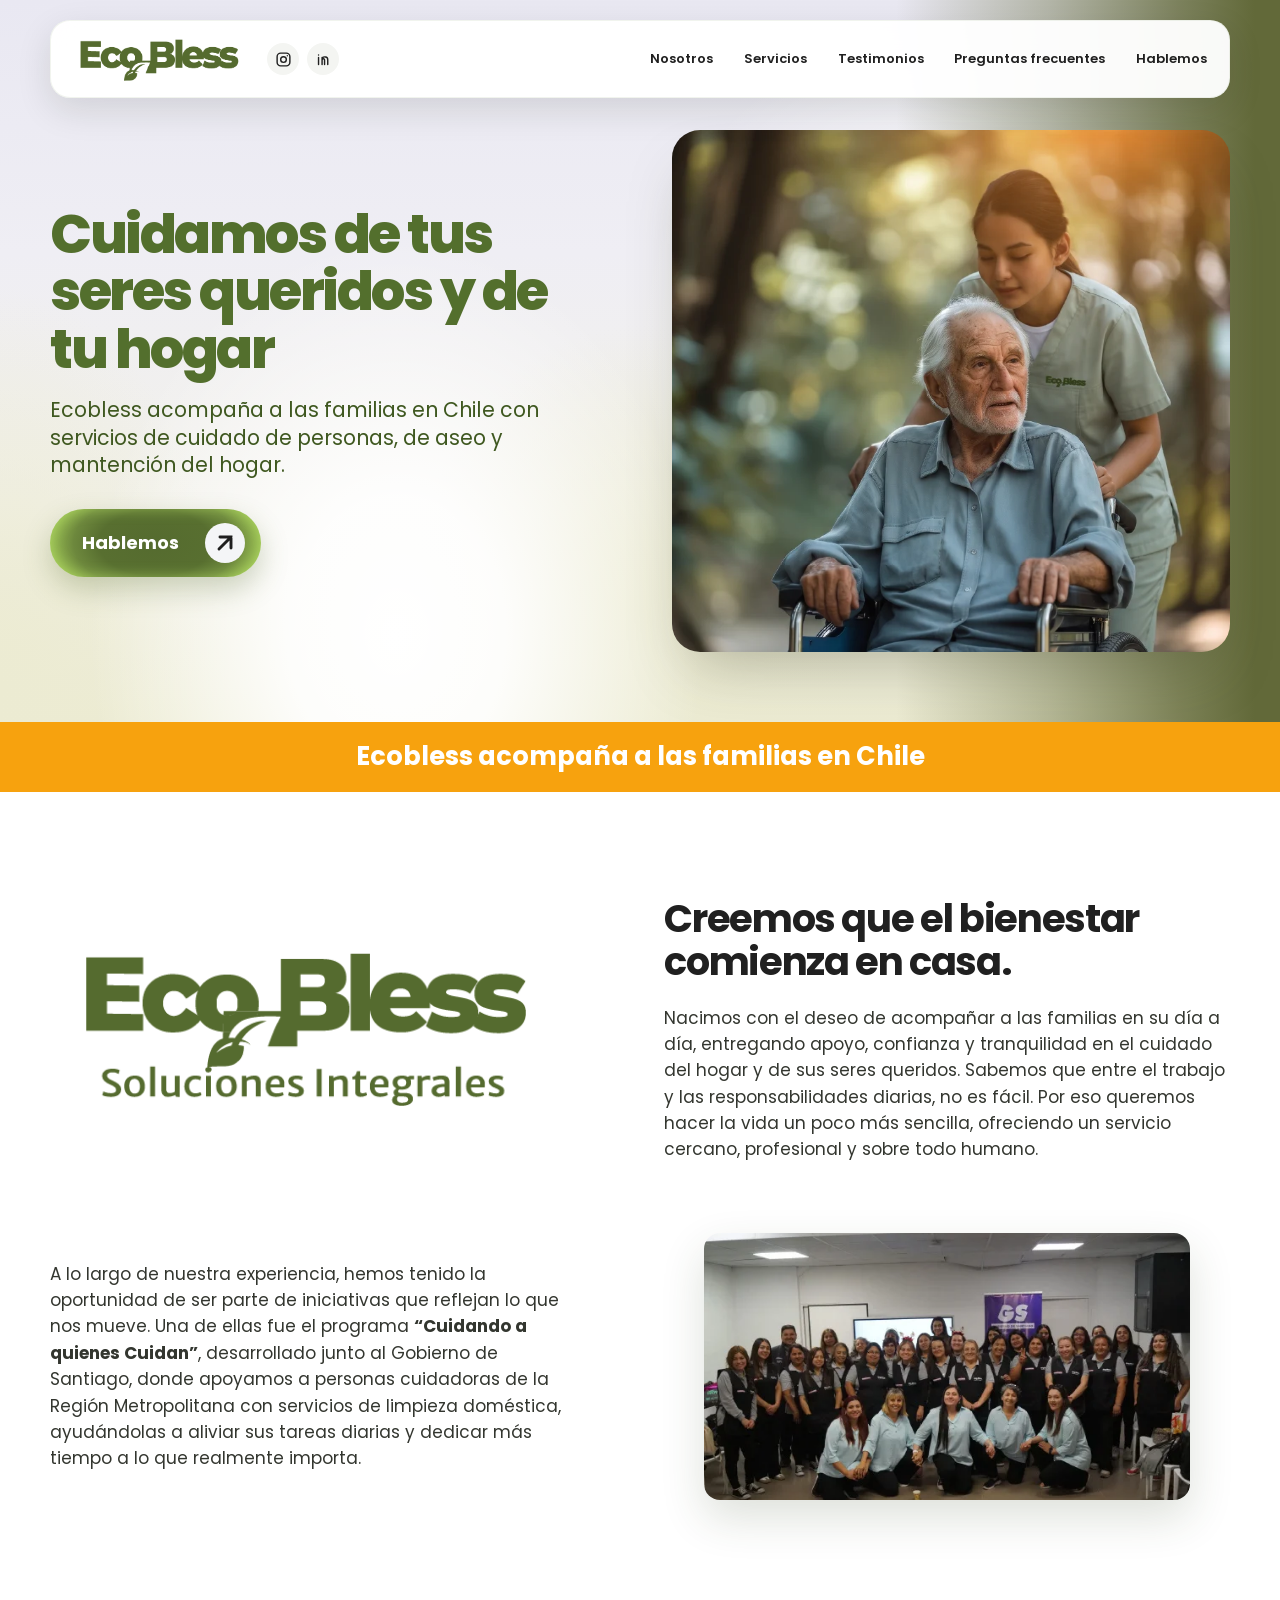
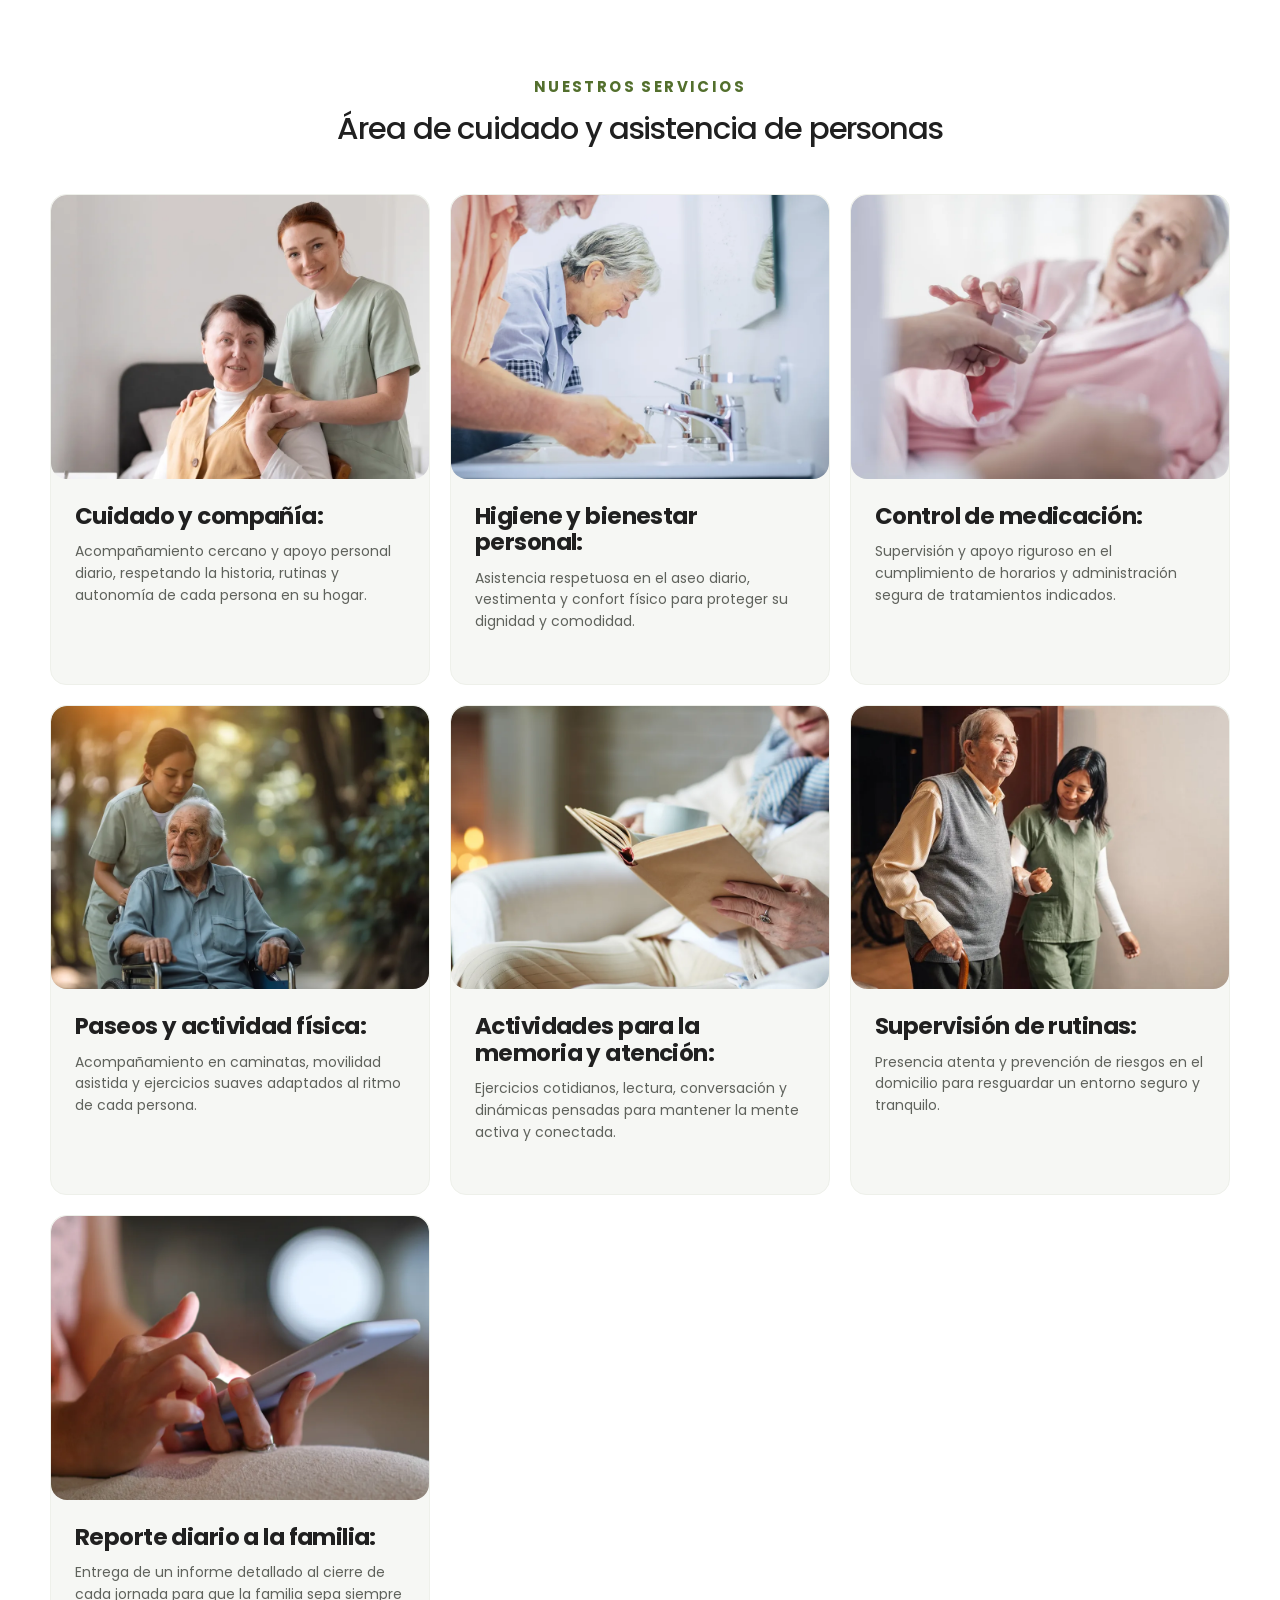
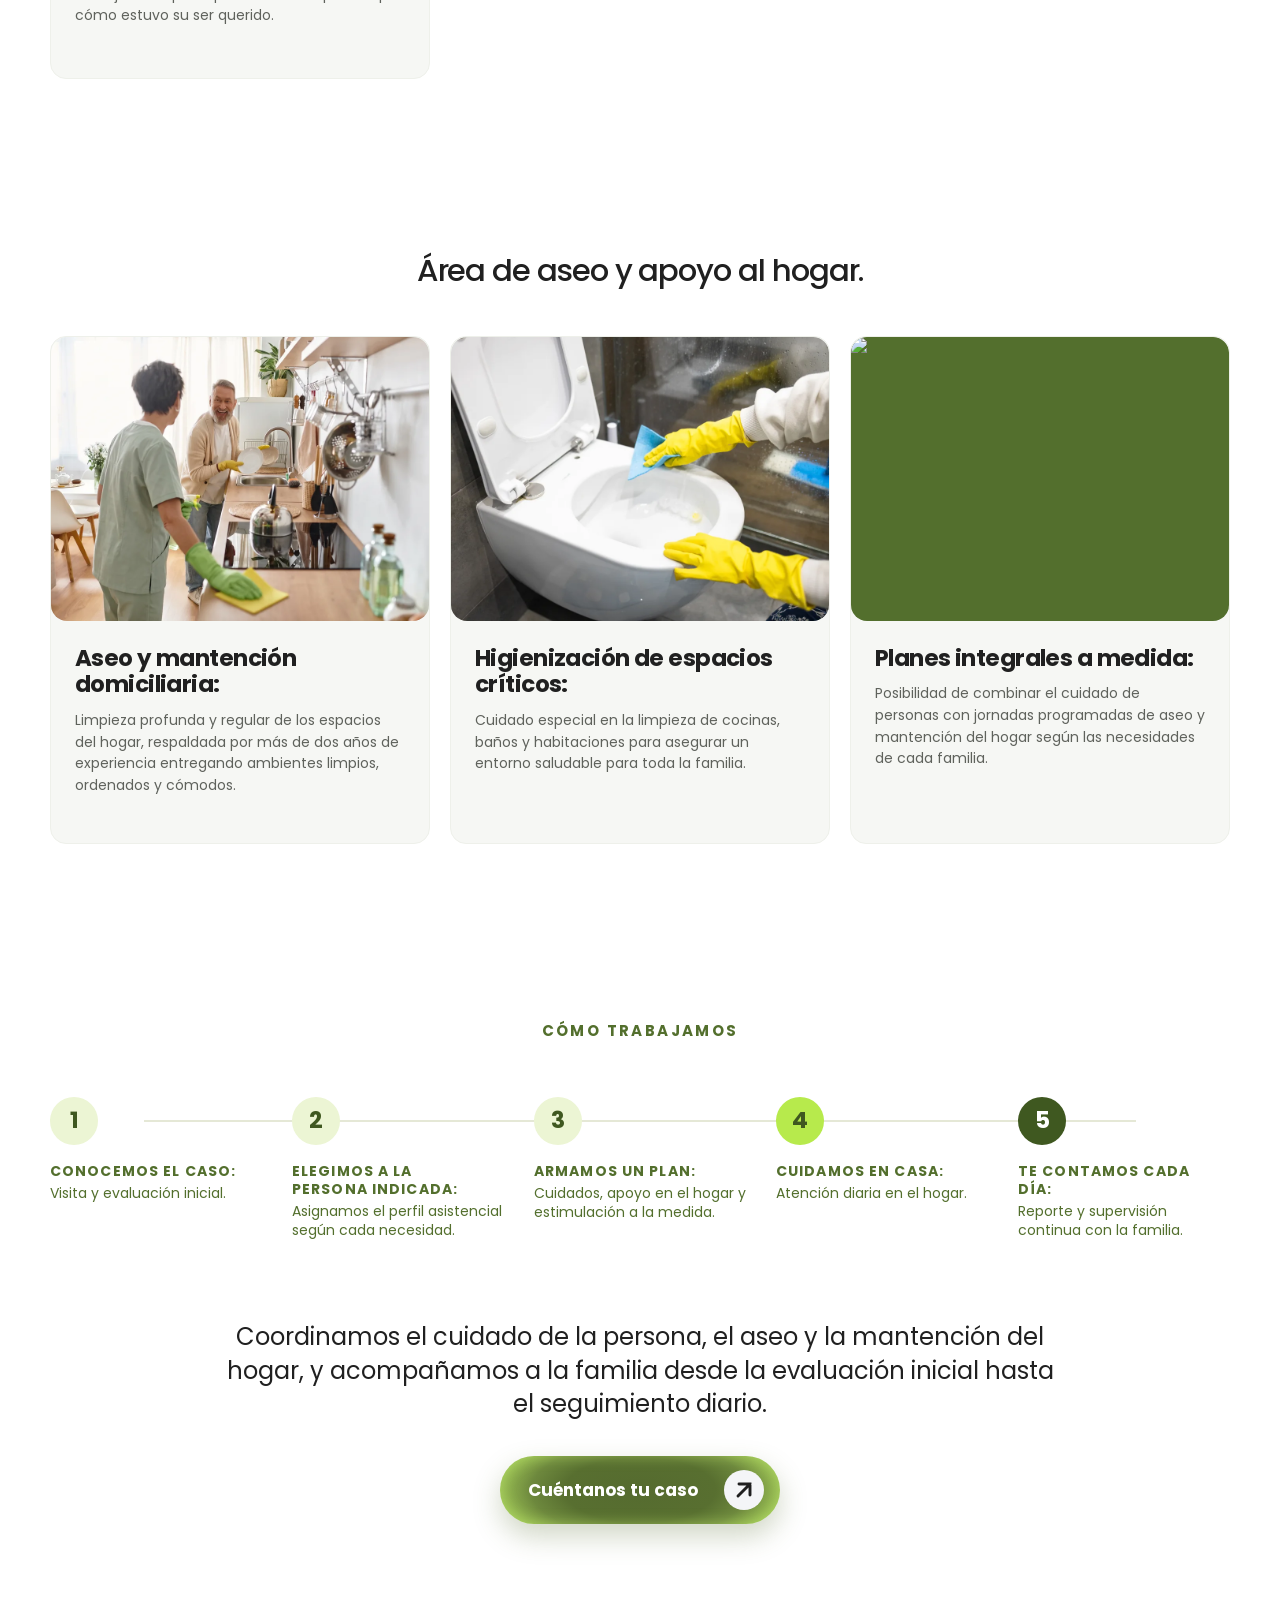
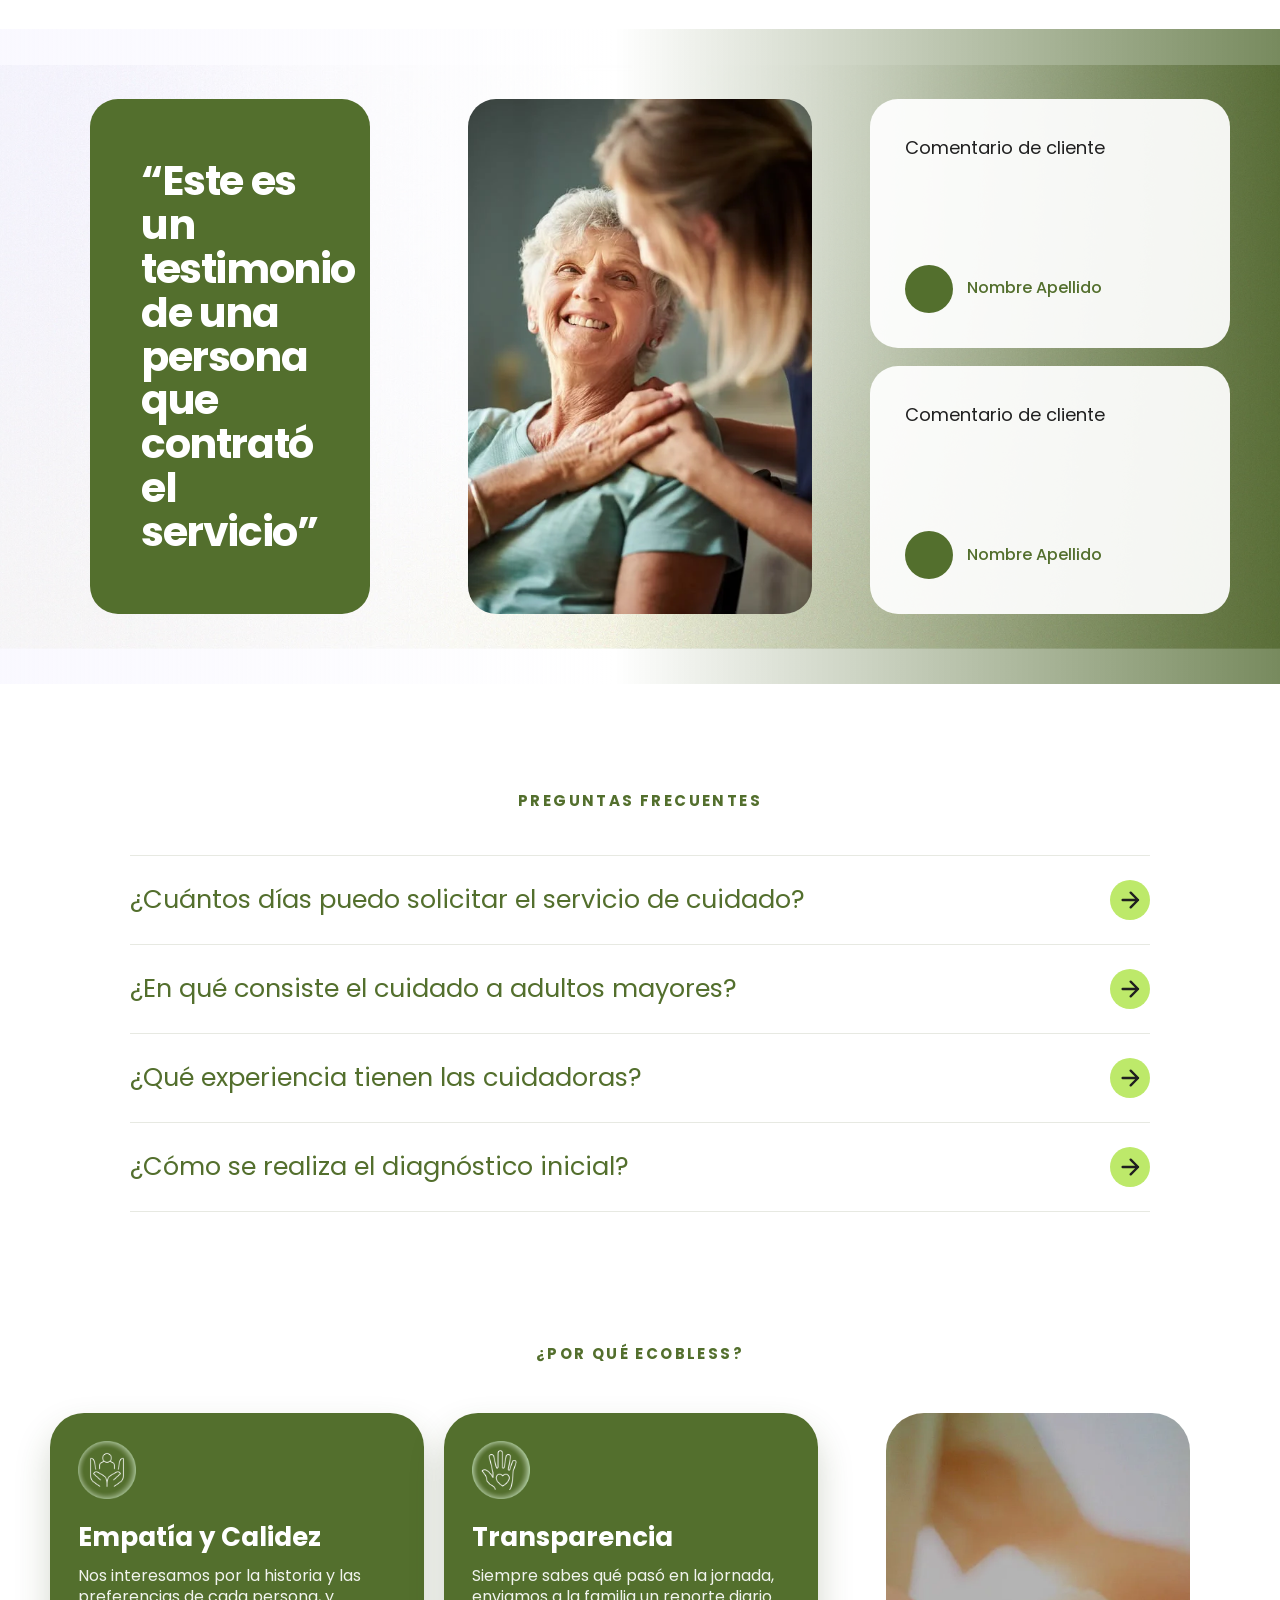
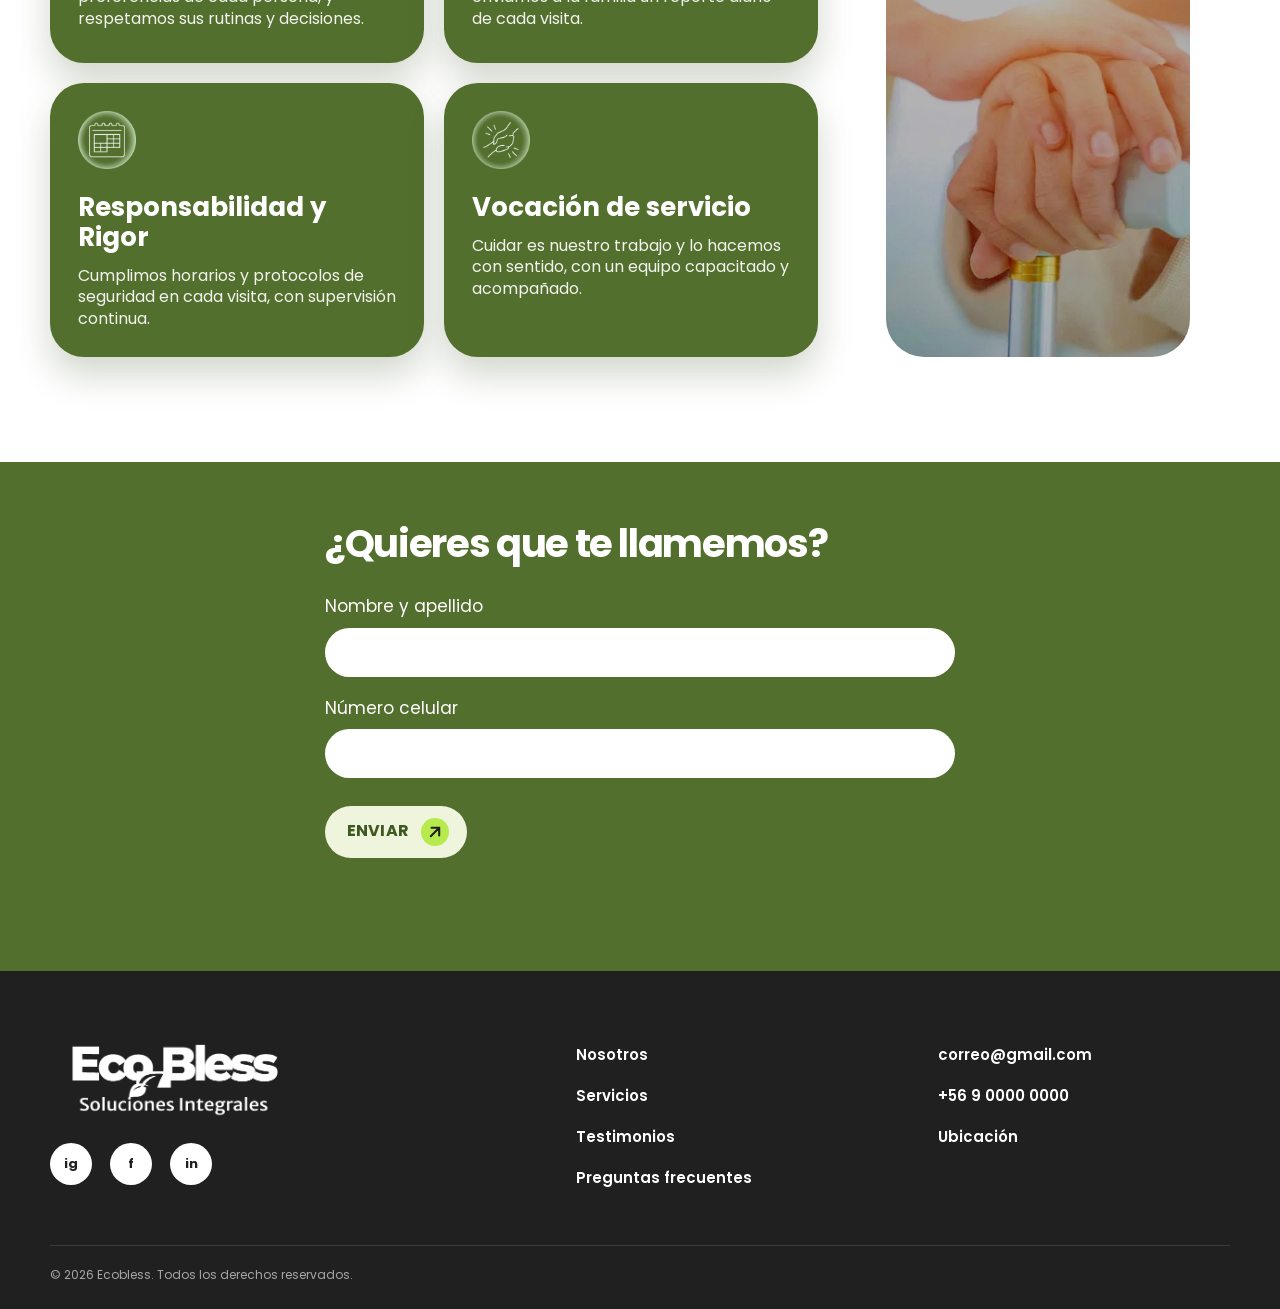
==== commit 7b8e6392: "Fix punctuation in about section paragraph Removed a comma for improved readability in the paragraph" ====
--- a/index.html
+++ b/index.html
@@ -81,7 +81,7 @@
         </div>
         <div class="about-copy reveal">
           <h2 id="about-title">Creemos que el bienestar comienza en casa.</h2>
-          <p>Nacimos con el deseo de acompañar a las familias en su día a día, entregando apoyo, confianza y tranquilidad en el cuidado del hogar y de sus seres queridos. Sabemos que, entre el trabajo y las responsabilidades diarias, no es fácil. Por eso queremos hacer la vida un poco más sencilla, ofreciendo un servicio cercano, profesional y sobre todo humano.</p>
+          <p>Nacimos con el deseo de acompañar a las familias en su día a día, entregando apoyo, confianza y tranquilidad en el cuidado del hogar y de sus seres queridos. Sabemos que entre el trabajo y las responsabilidades diarias, no es fácil. Por eso queremos hacer la vida un poco más sencilla, ofreciendo un servicio cercano, profesional y sobre todo humano.</p>
         </div>
       </div>
 
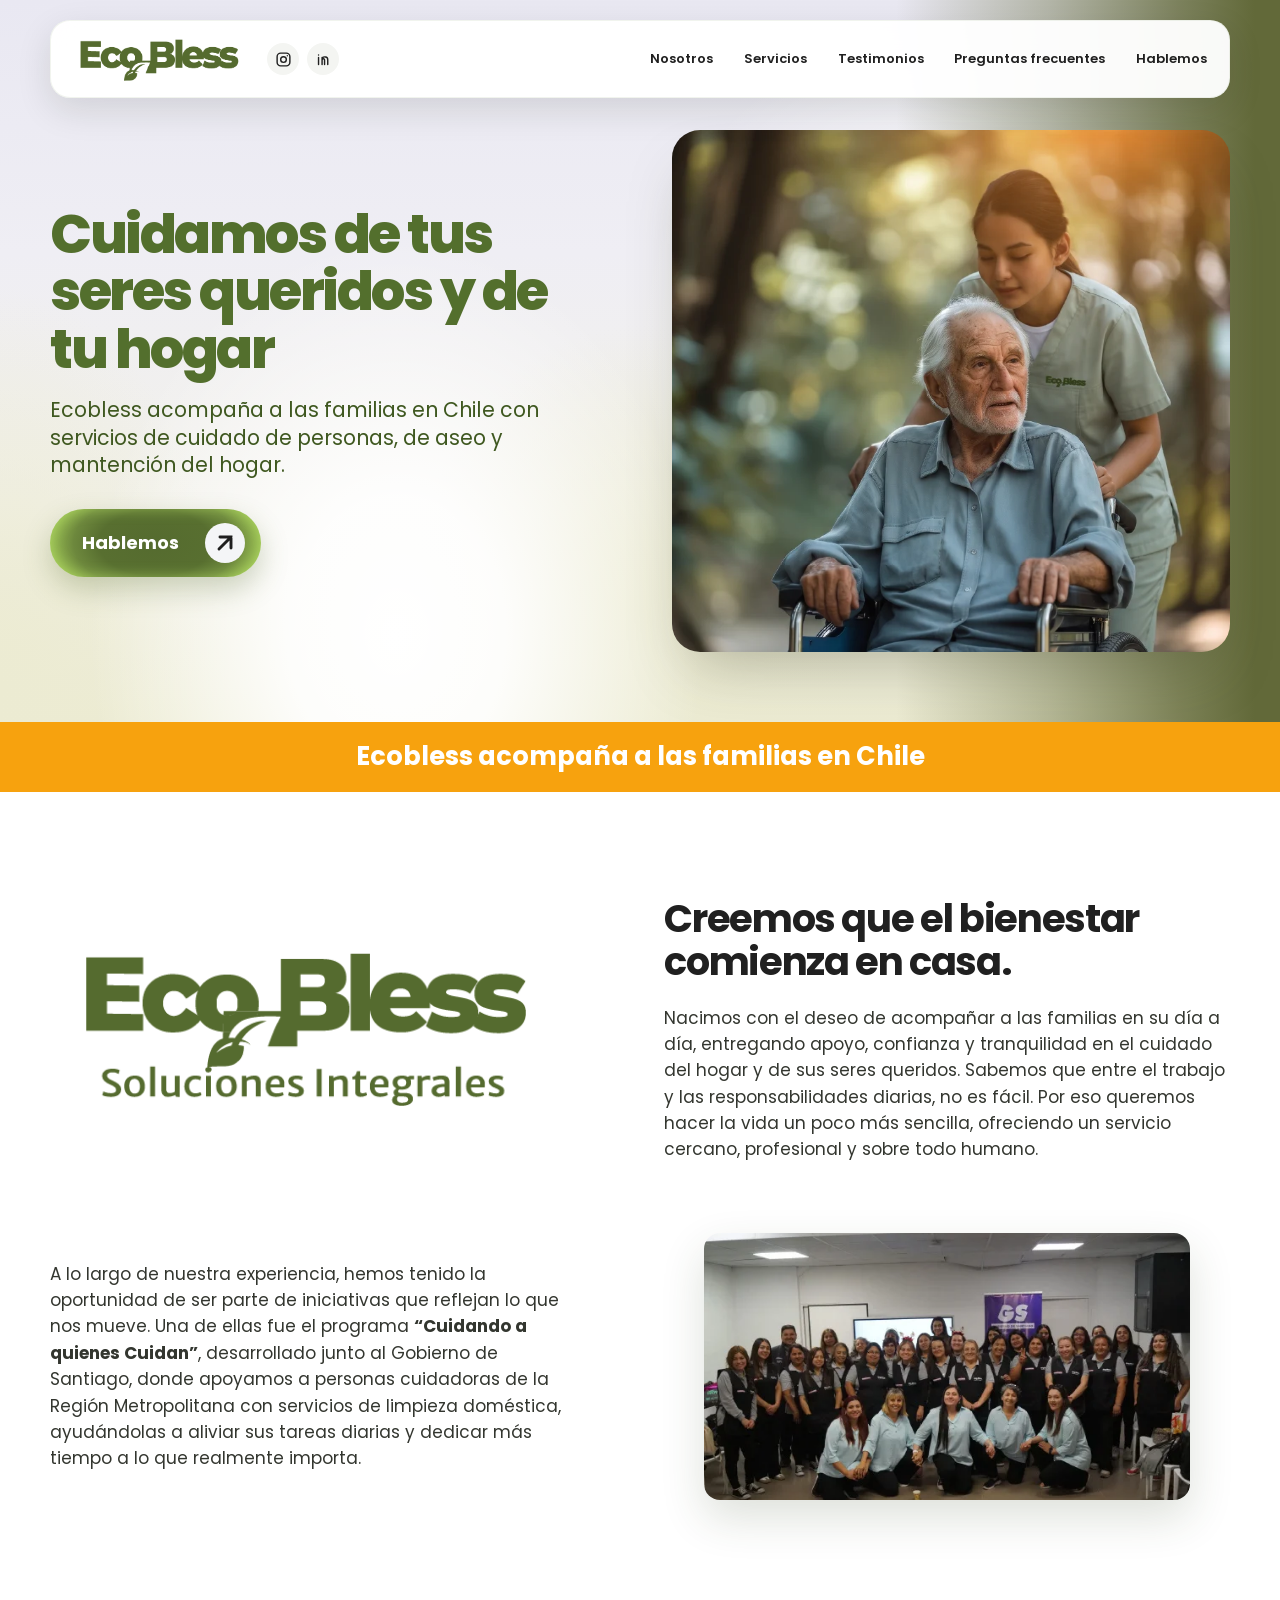
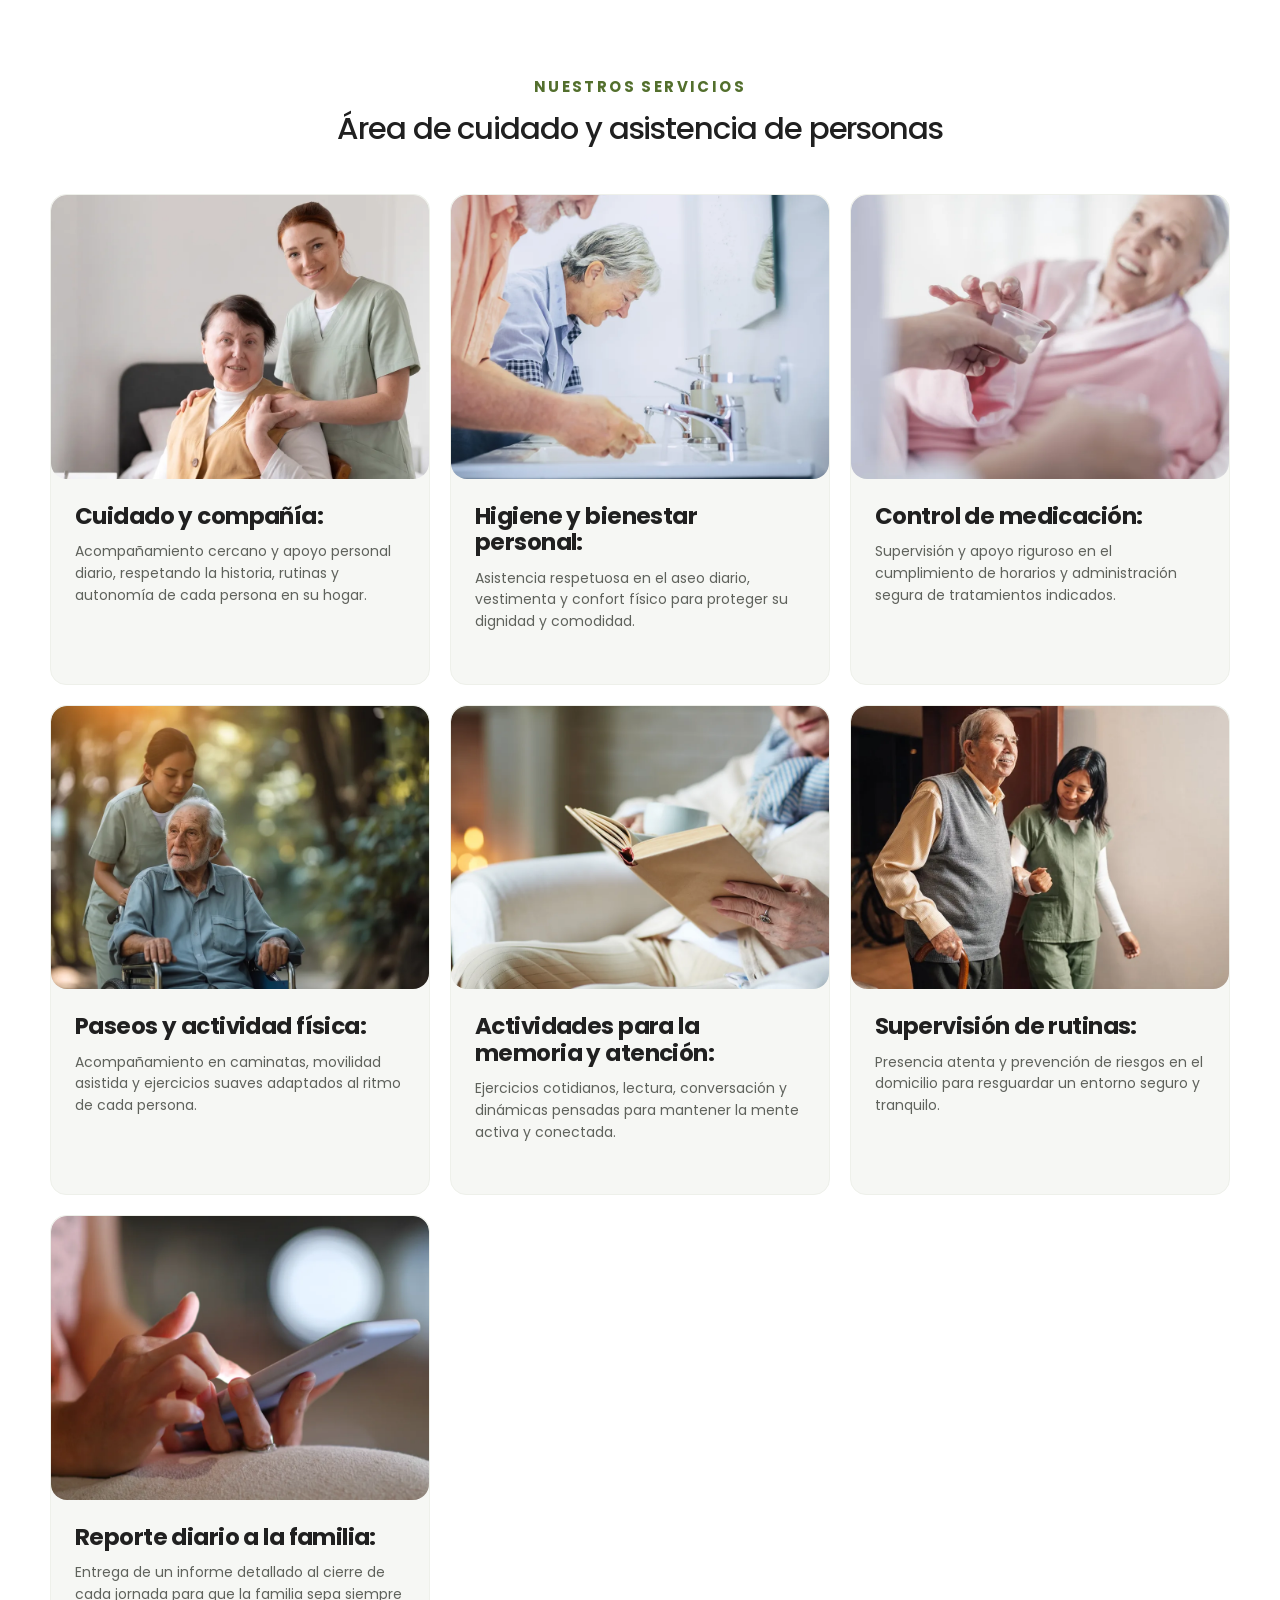
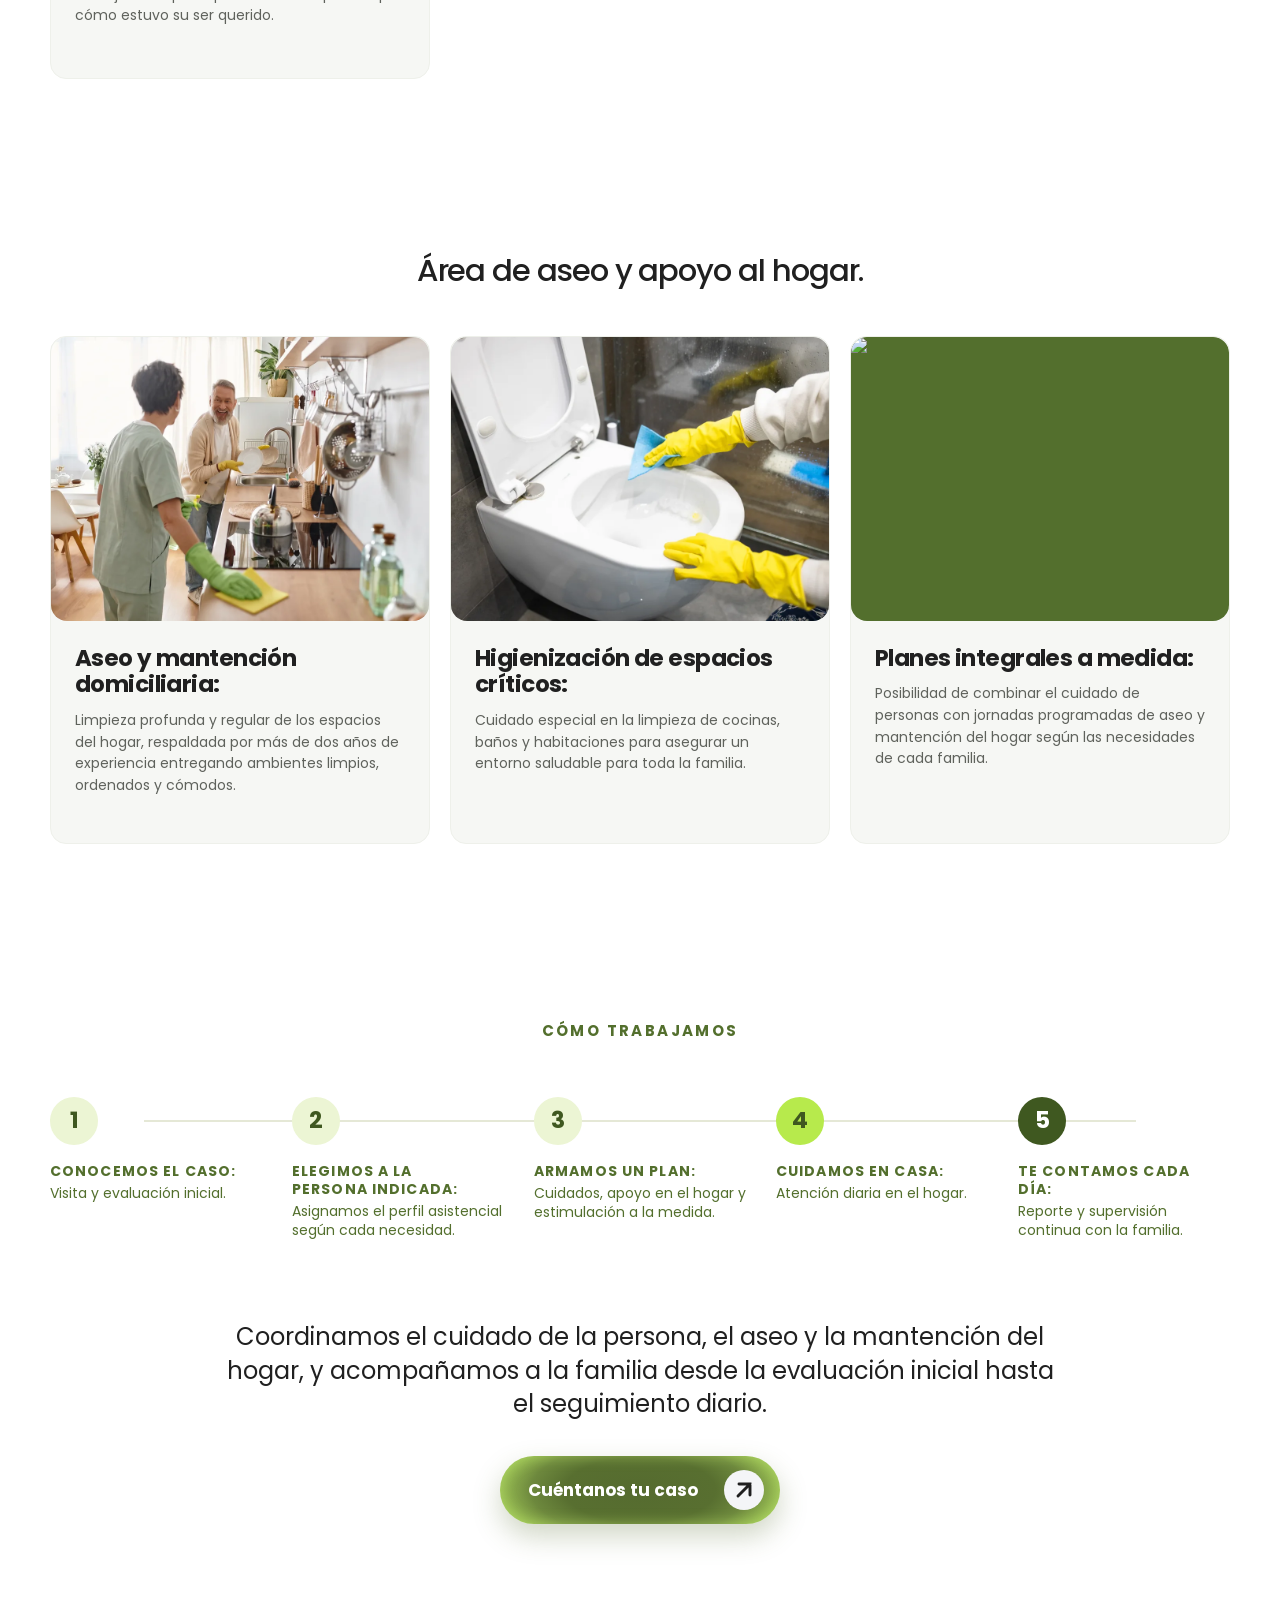
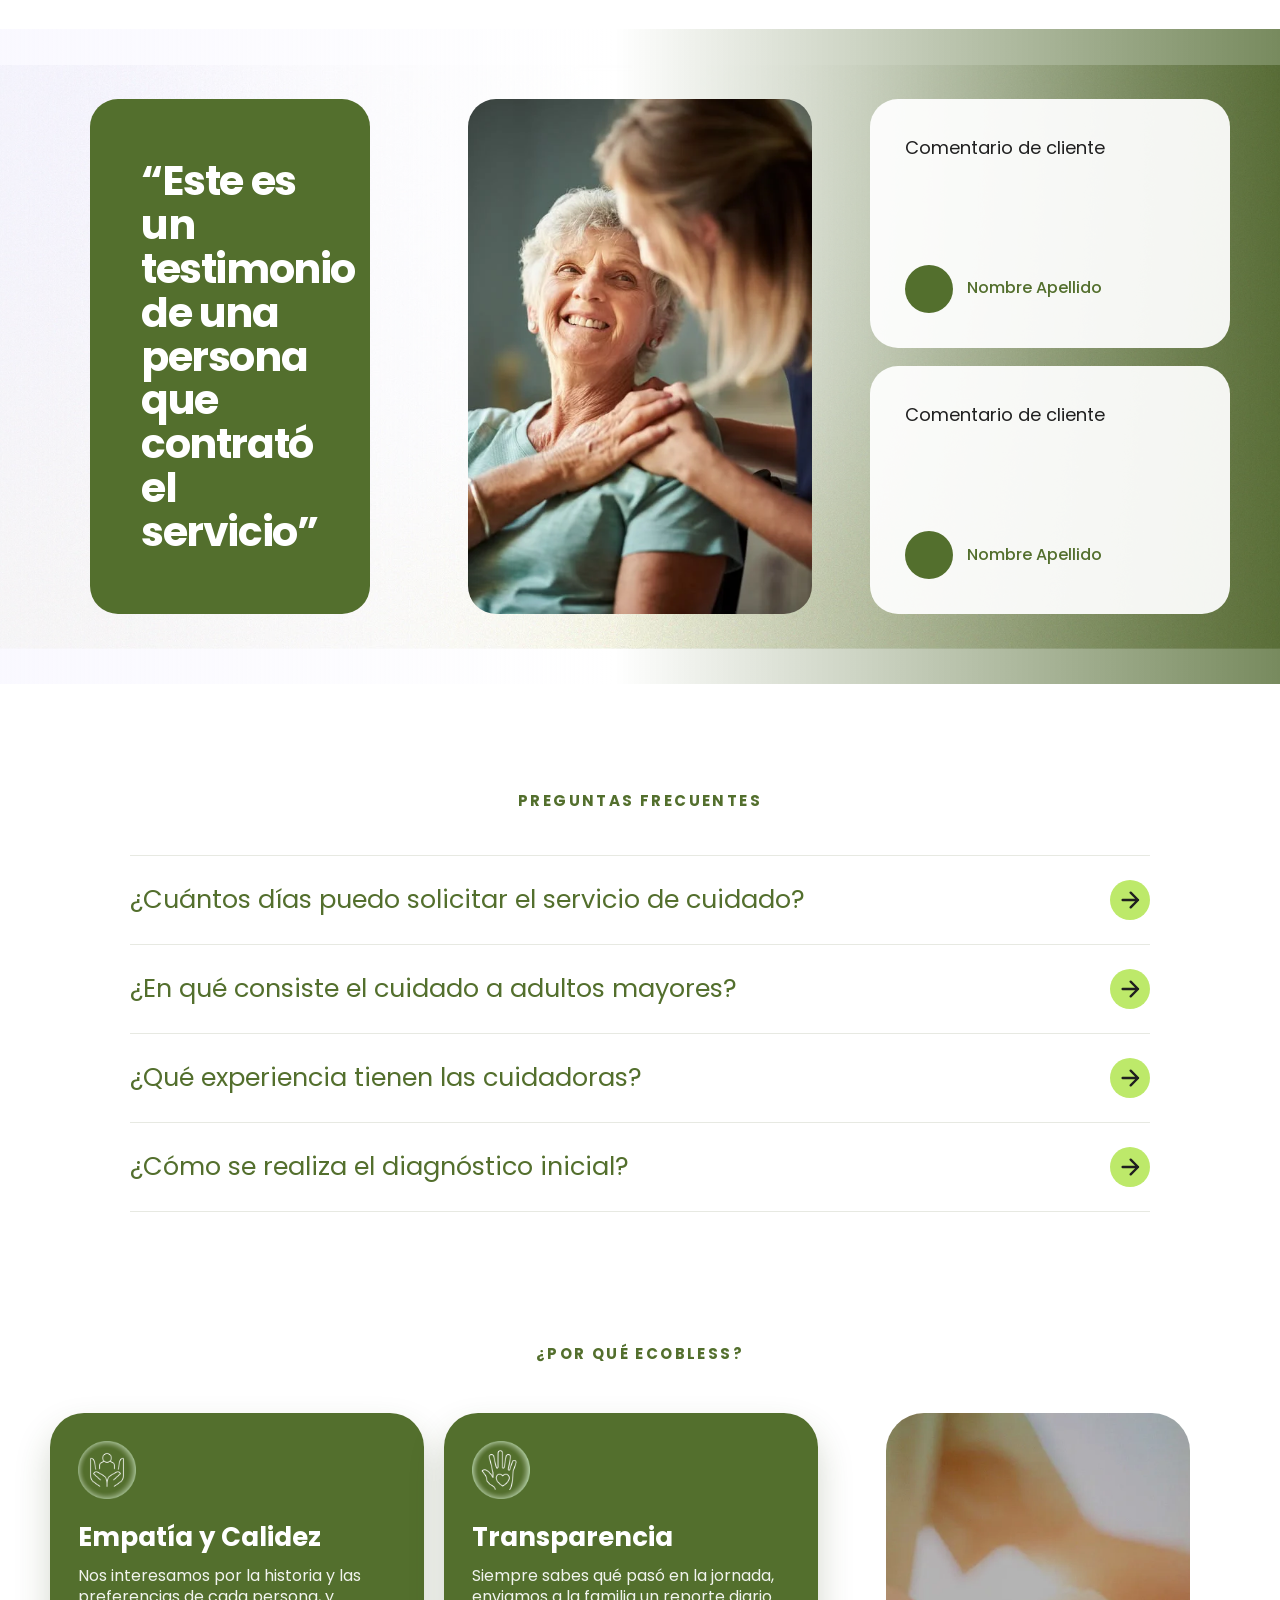
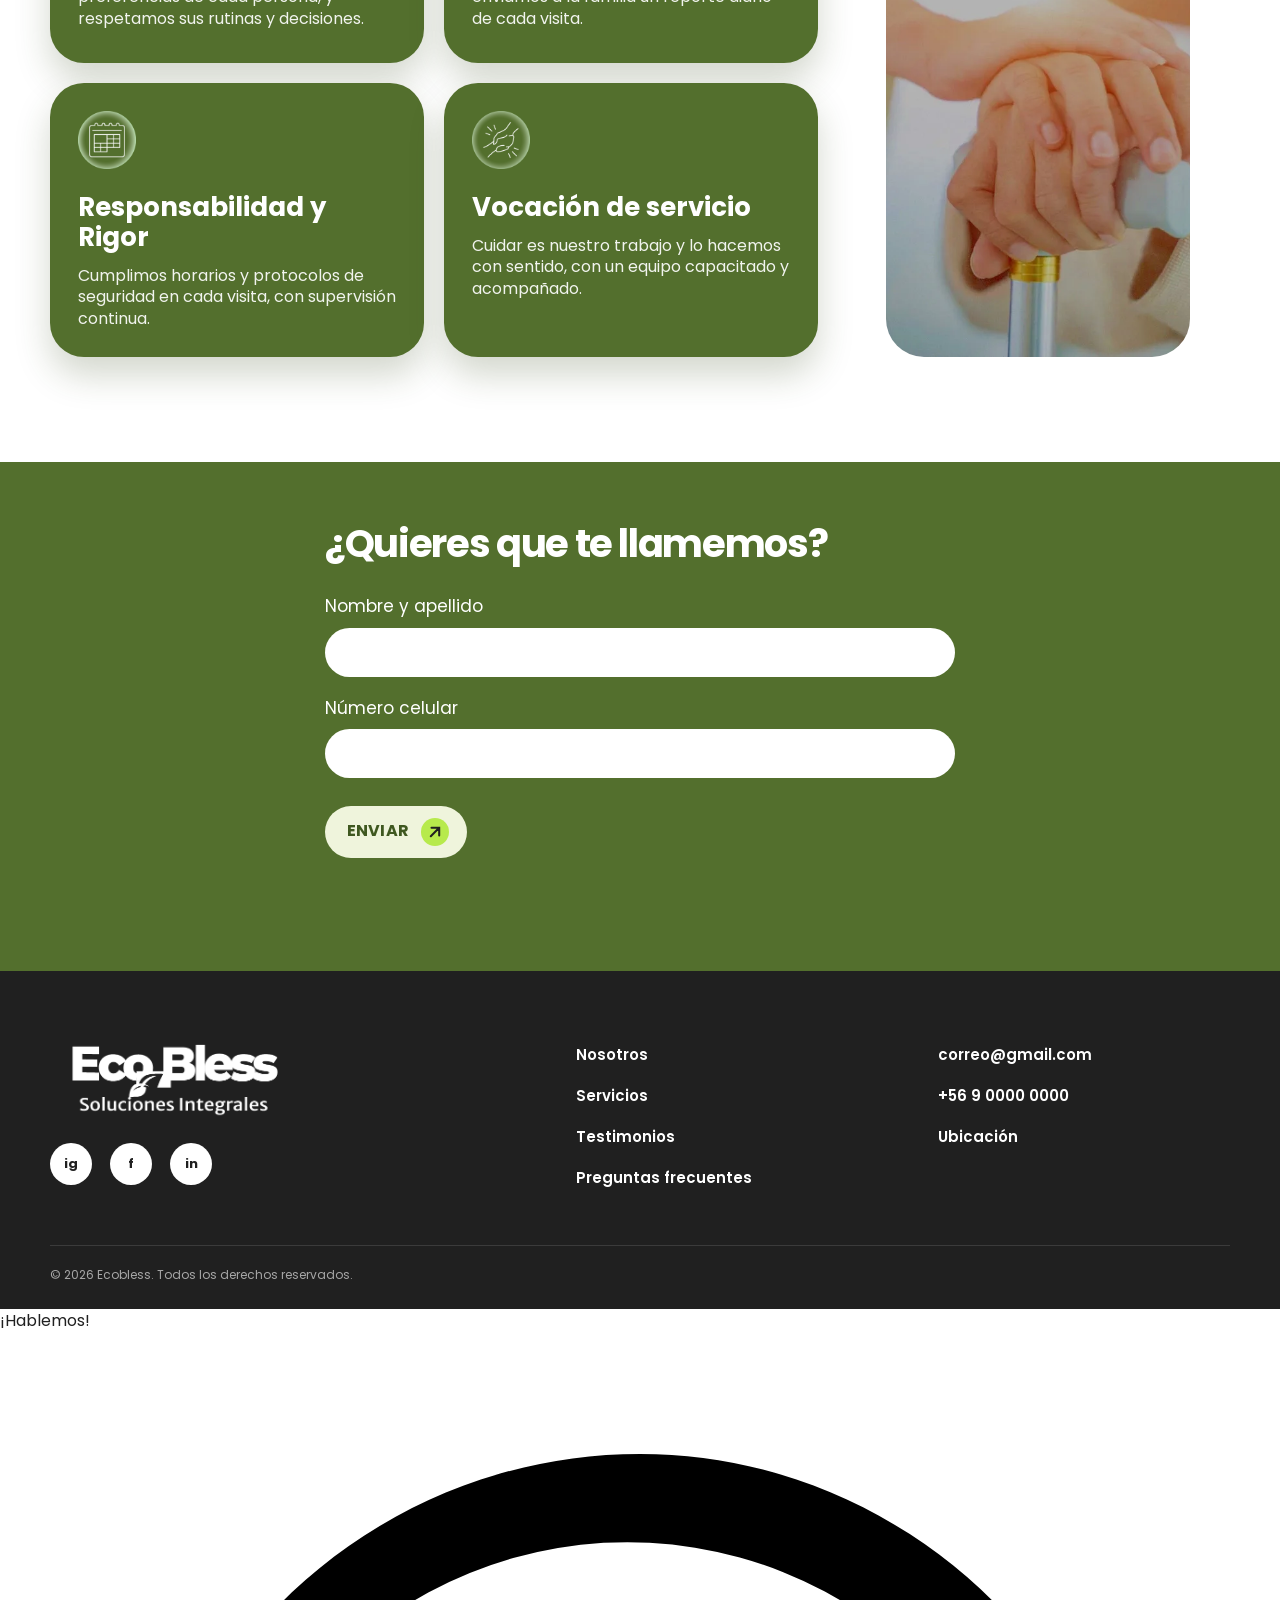
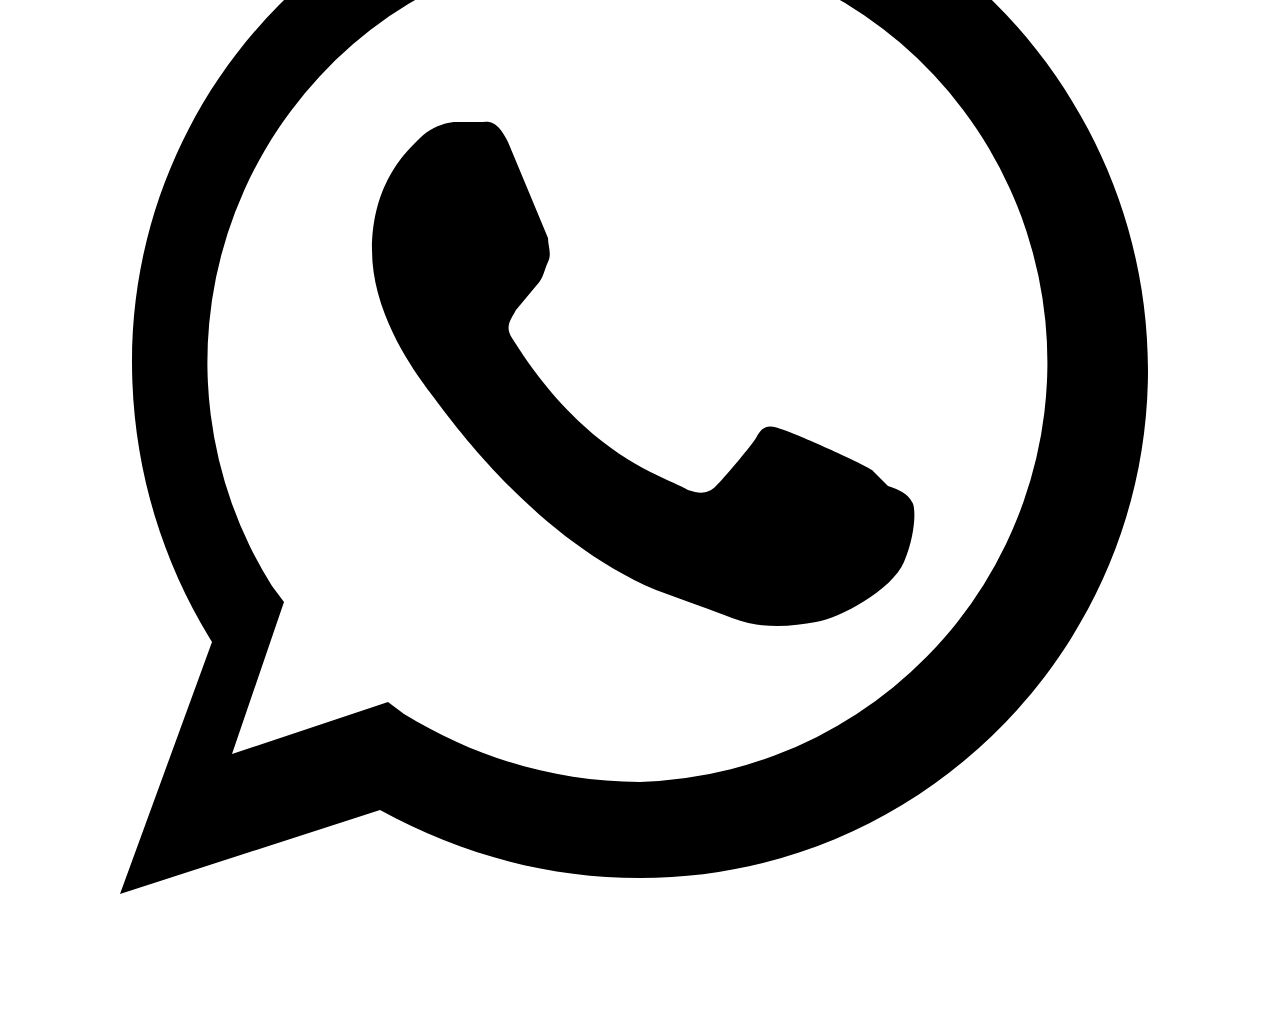
==== commit 3e502a7b: "Add WhatsApp contact link in footer" ====
--- a/index.html
+++ b/index.html
@@ -422,7 +422,14 @@
       <span>© <span id="year"></span> Ecobless. Todos los derechos reservados.</span>
     </div>
   </footer>
-
+  
+ <a class="wa-float" href="https://wa.me/56900000000?text=Hola%20Ecobless%2C%20quiero%20m%C3%A1s%20informaci%C3%B3n" target="_blank" rel="noopener" aria-label="¡Hablemos! Escríbenos por WhatsApp">
+    <span class="wa-bubble" aria-hidden="true">¡Hablemos!</span>
+    <span class="wa-icon" aria-hidden="true">
+      <svg viewBox="0 0 32 32"><path d="M16 3C9 3 3.3 8.7 3.3 15.7c0 2.5.7 4.9 2 7L3 29l6.5-2.1c2 1.1 4.2 1.7 6.5 1.7 7 0 12.7-5.7 12.7-12.7S23 3 16 3zm0 23.2c-2.1 0-4.1-.6-5.9-1.7l-.4-.3-3.9 1.3 1.3-3.8-.3-.4a10.5 10.5 0 1 1 9.2 4.9zm5.8-7.8c-.3-.2-1.9-.9-2.2-1-.3-.1-.5-.2-.7.2-.2.3-.8 1-1 1.2-.2.2-.4.2-.7.1-.3-.2-1.4-.5-2.6-1.6-1-.9-1.6-1.9-1.8-2.2-.2-.3 0-.5.1-.7l.5-.6c.2-.2.2-.4.3-.6.1-.2 0-.4 0-.6l-1-2.4c-.3-.6-.5-.5-.7-.5h-.6c-.2 0-.6.1-.9.4-.3.3-1.2 1.1-1.2 2.8s1.2 3.2 1.4 3.5c.2.2 2.4 3.6 5.7 5 .8.3 1.4.5 1.9.7.8.3 1.5.2 2.1.1.6-.1 1.9-.8 2.2-1.5.3-.7.3-1.4.2-1.5-.1-.2-.3-.3-.6-.4z"/></svg>
+    </span>
+  </a>
+  
   <script src="script.js"></script>
 </body>
 </html>
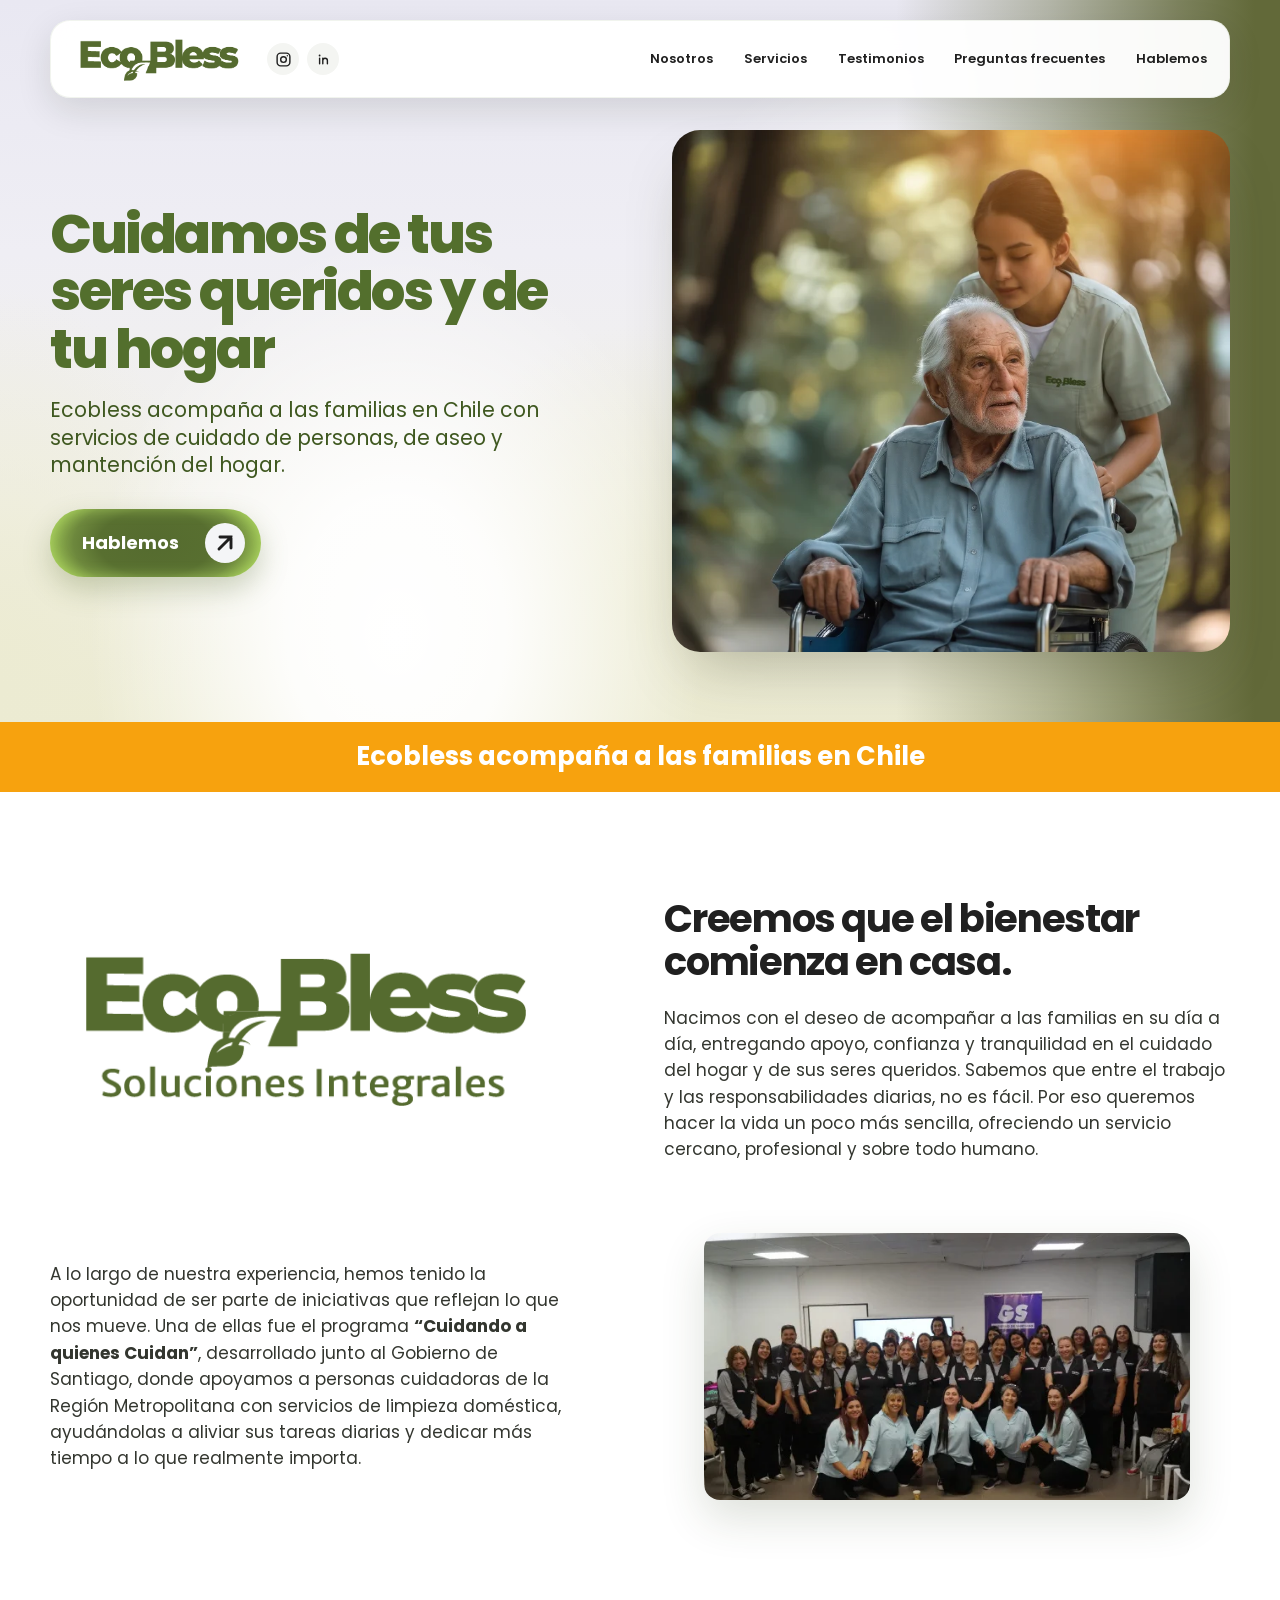
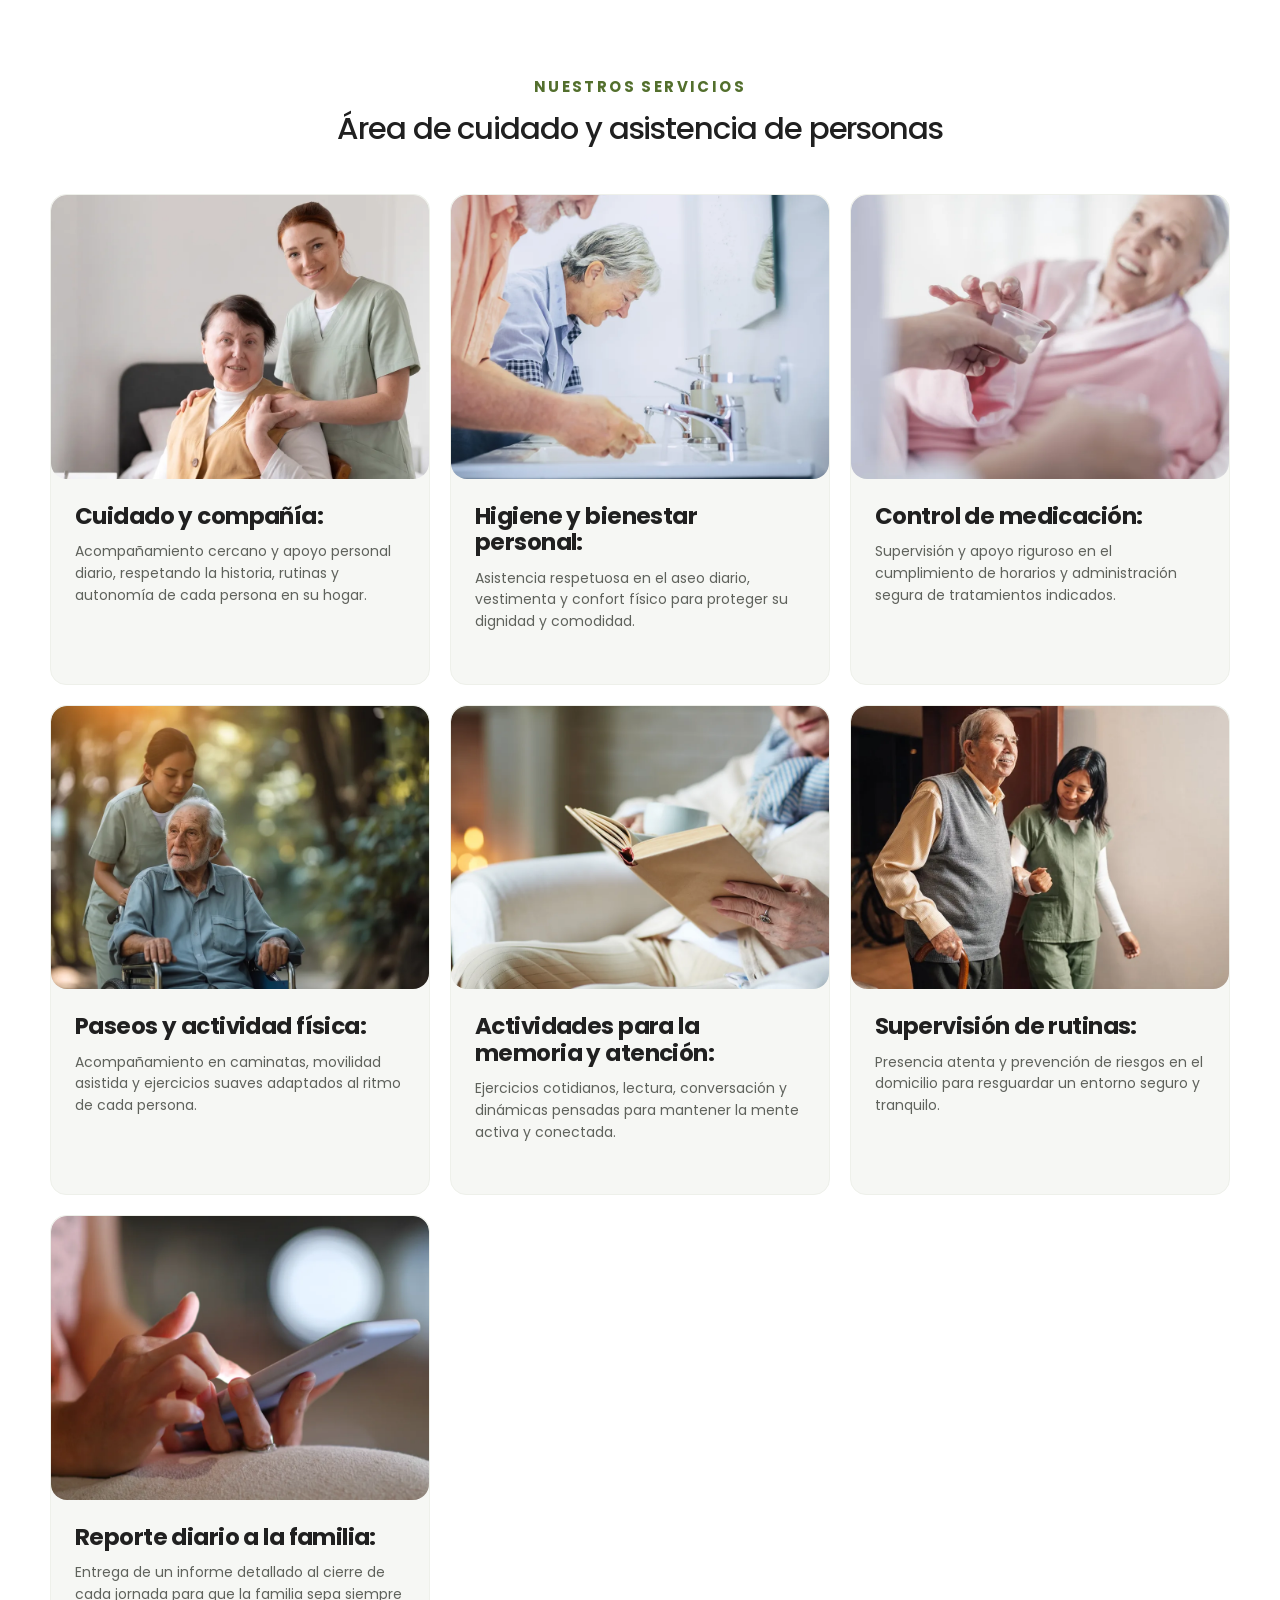
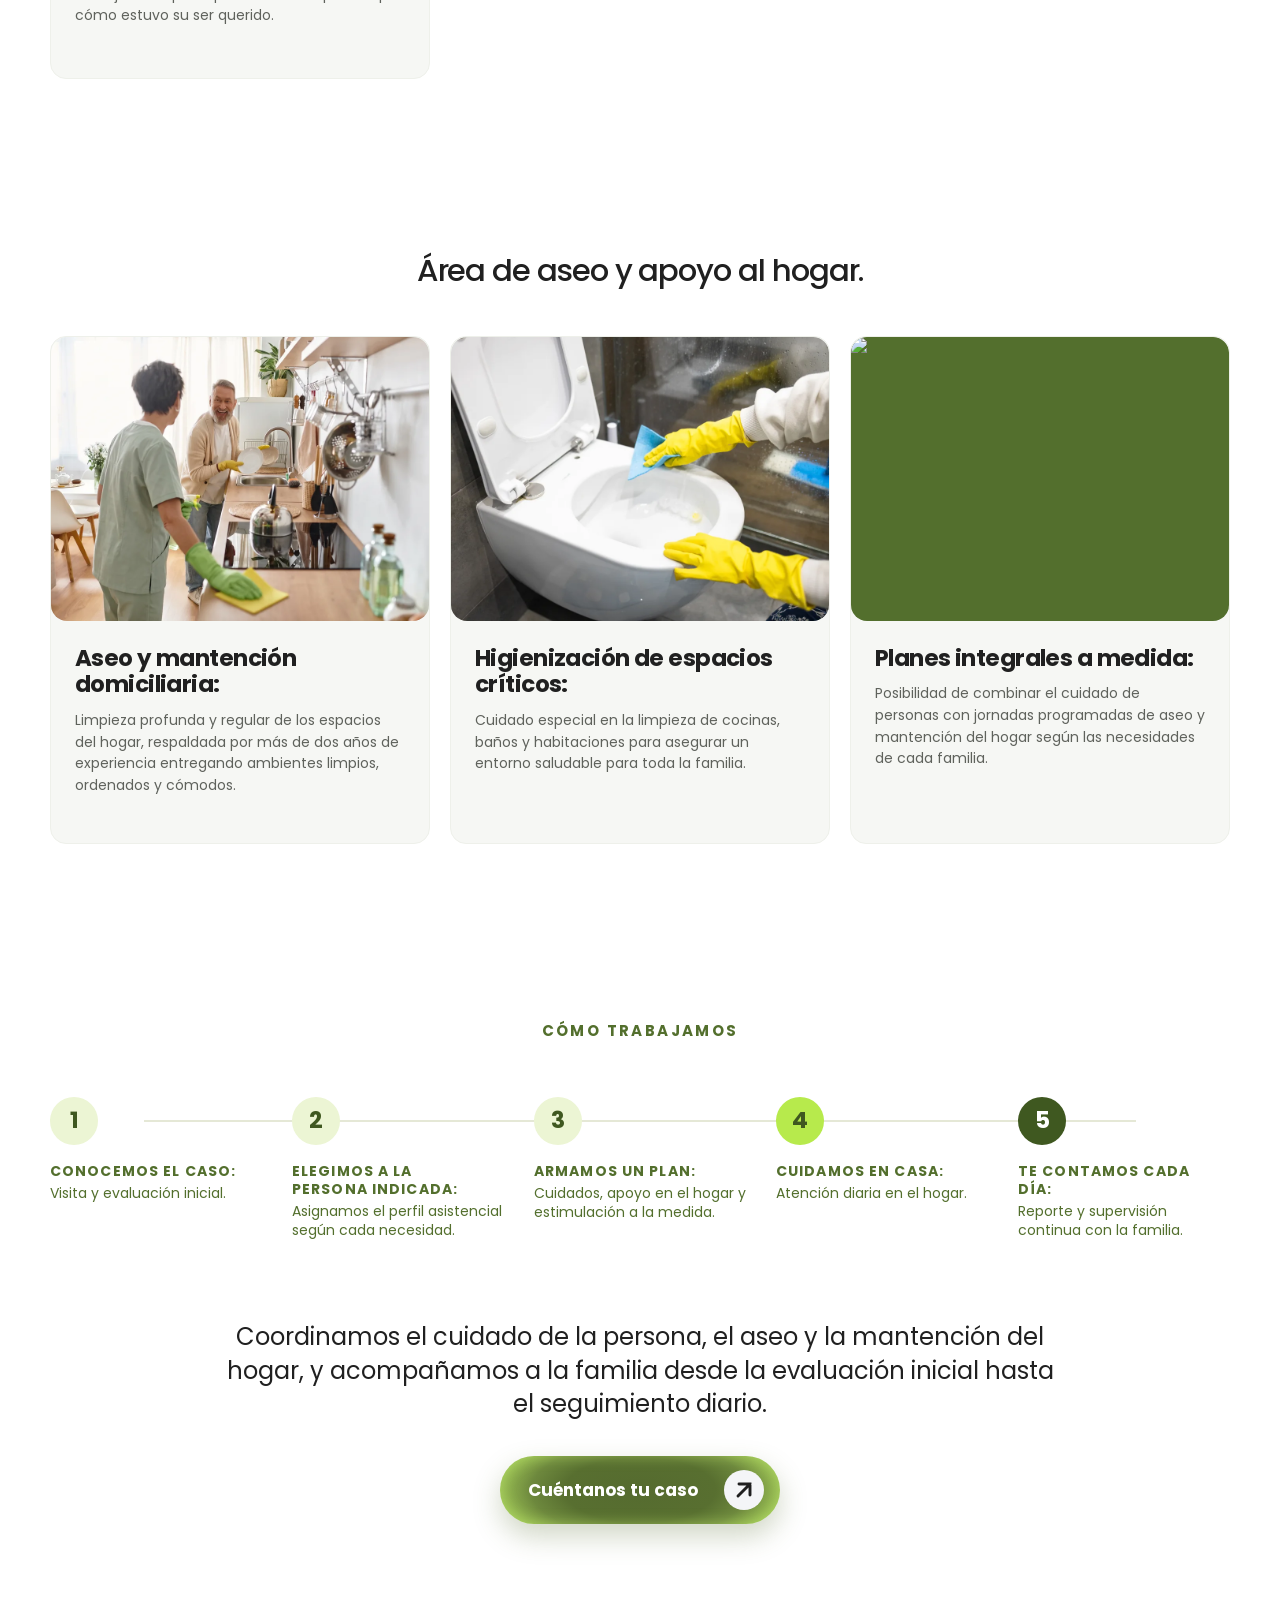
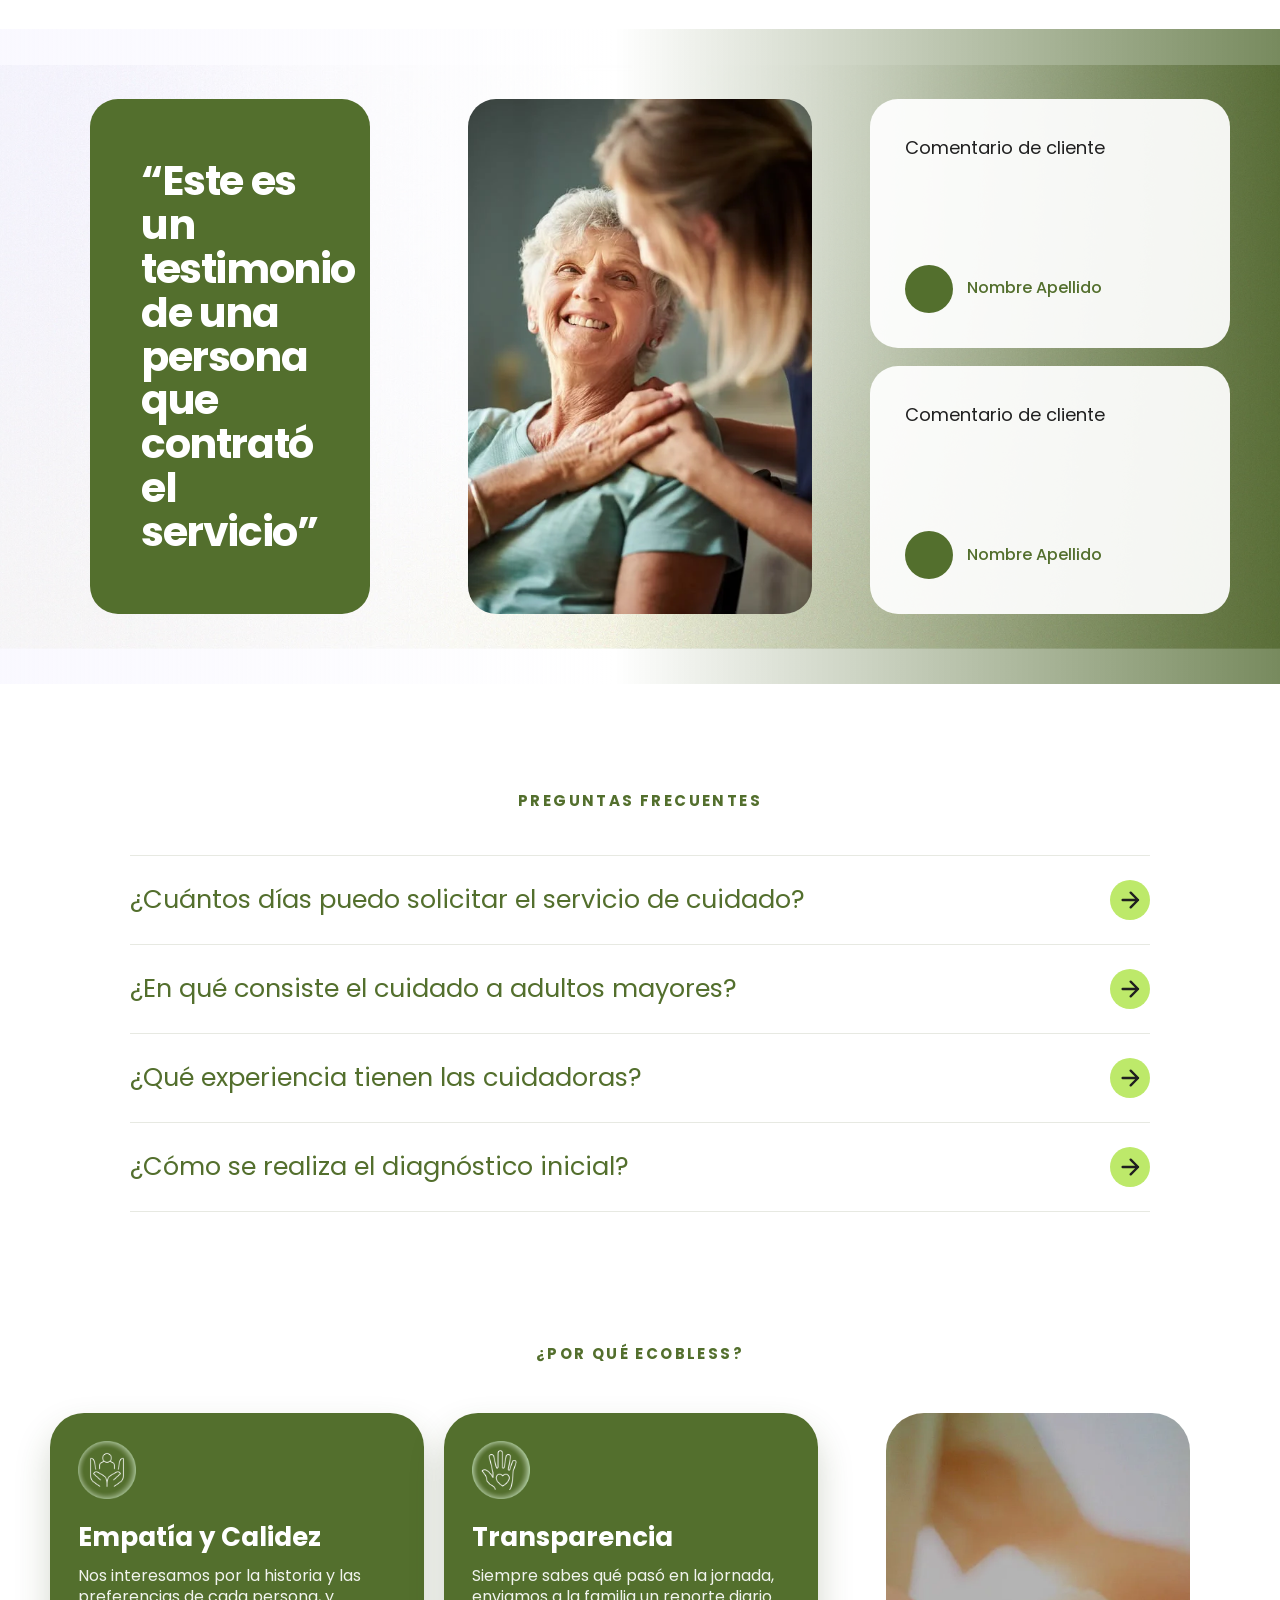
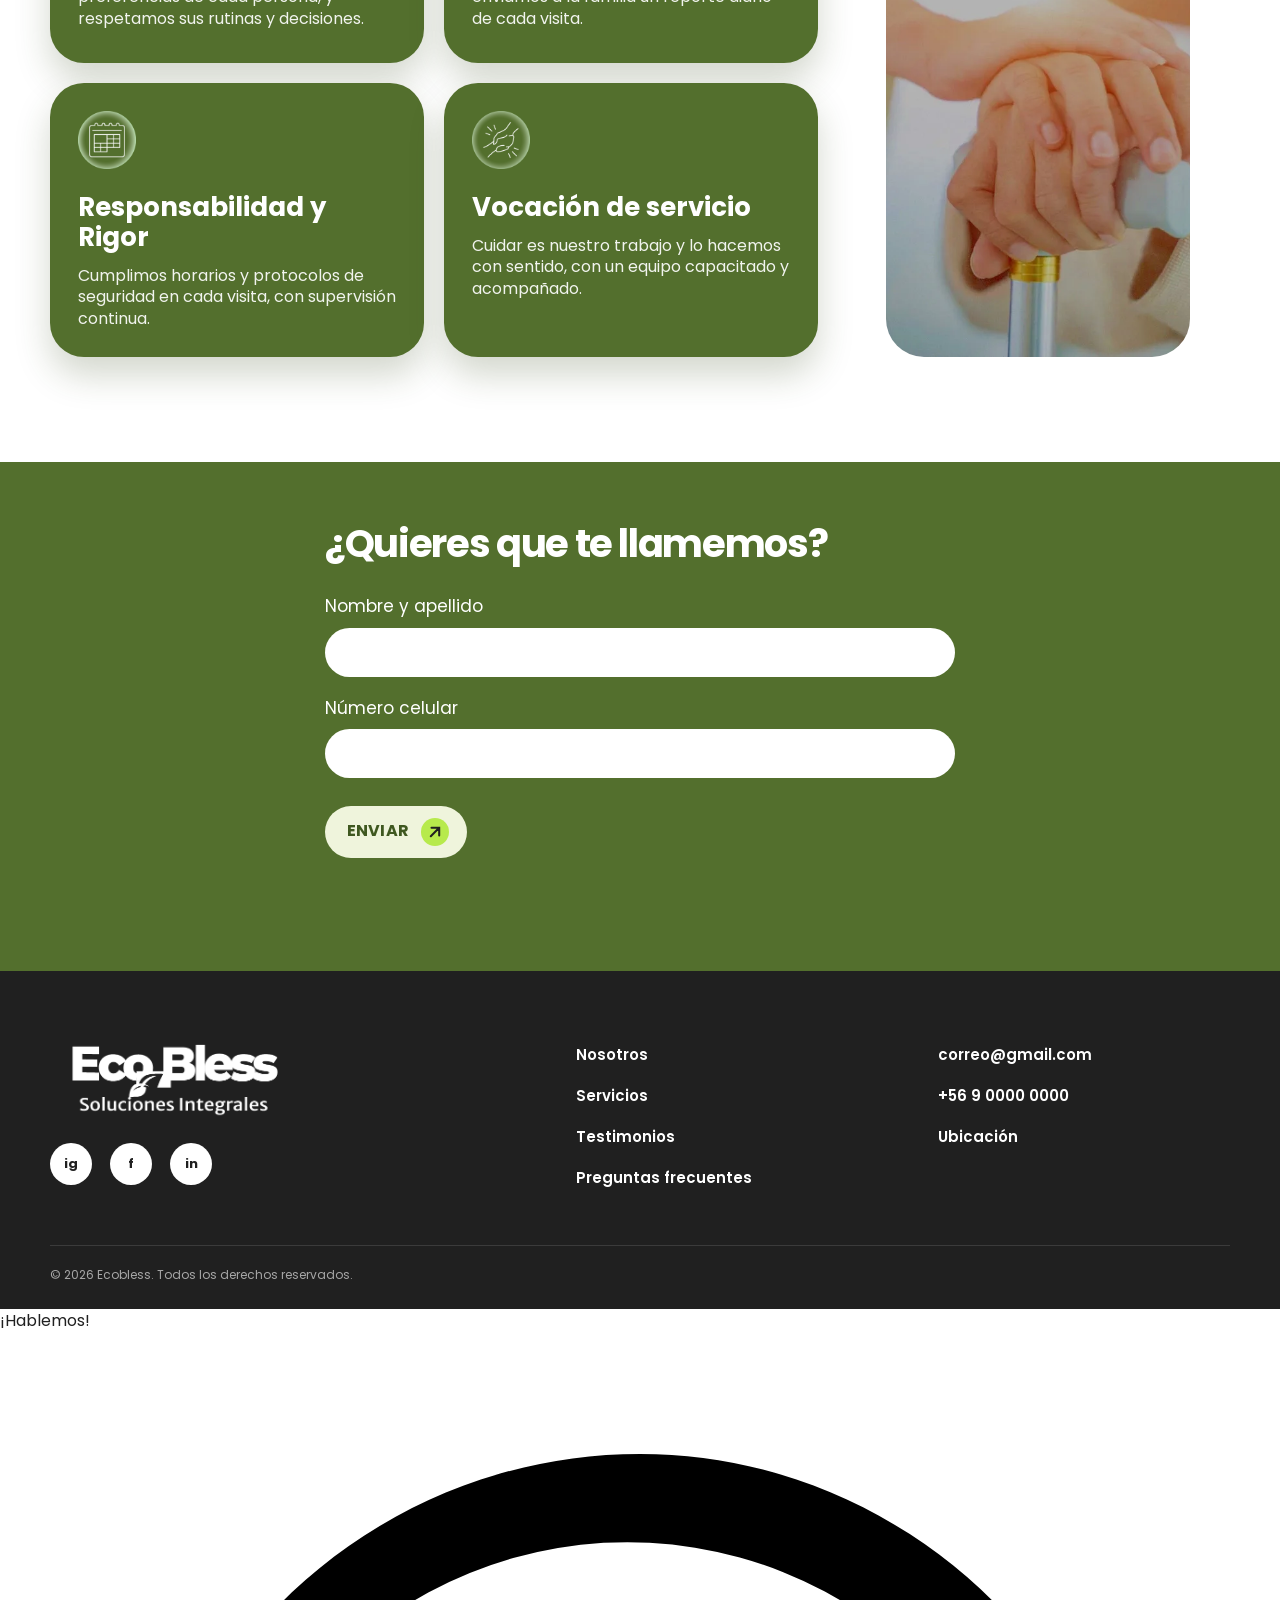
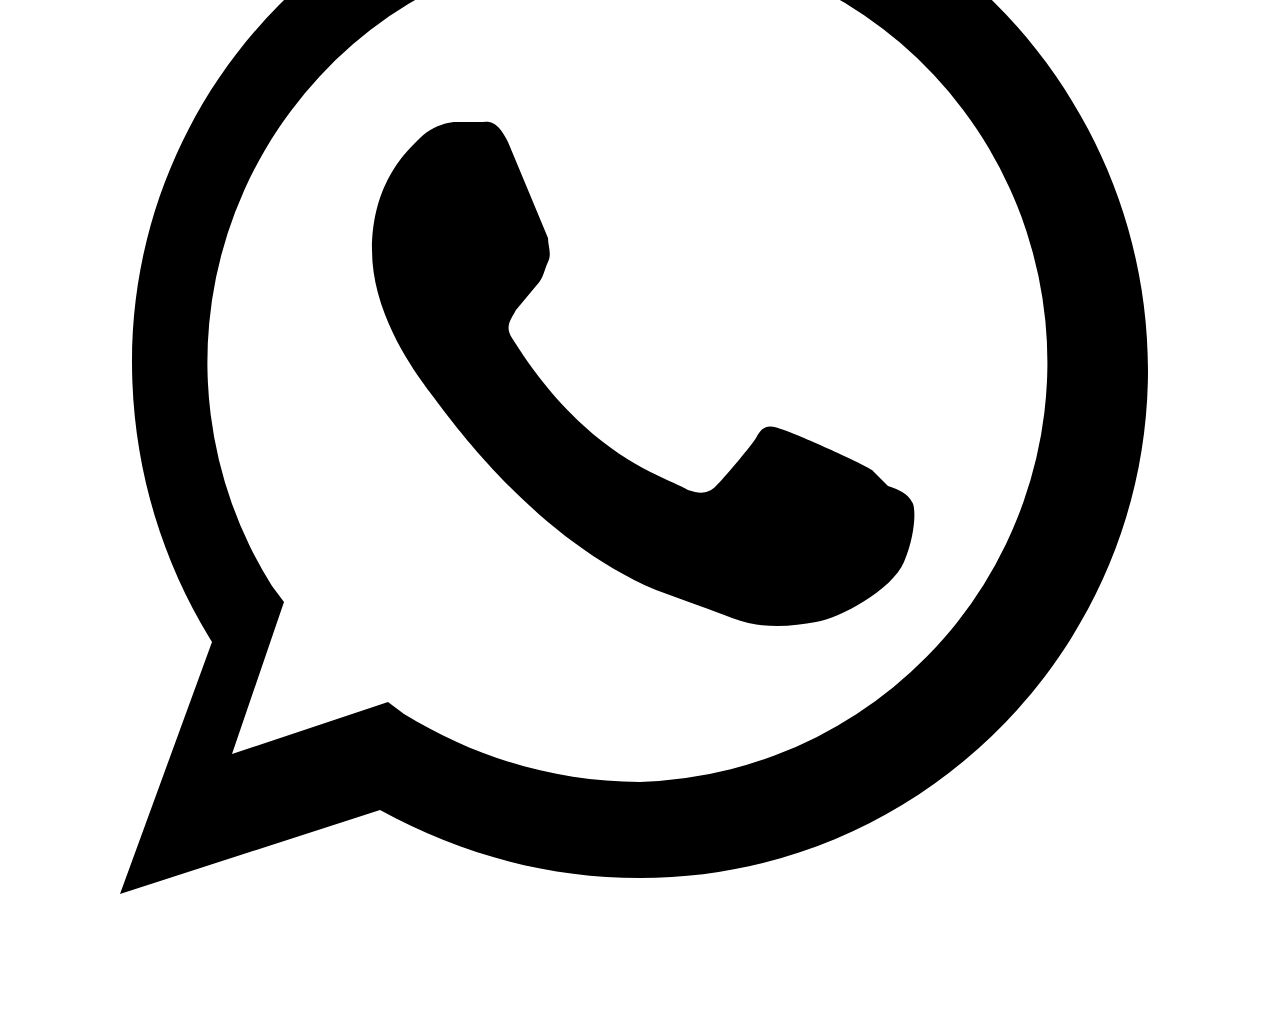
==== commit 210e3d14: "Update LinkedIn SVG icon in index.html" ====
--- a/index.html
+++ b/index.html
@@ -30,7 +30,7 @@
           <svg viewBox="0 0 24 24" aria-hidden="true"><rect x="3" y="3" width="18" height="18" rx="5"></rect><circle cx="12" cy="12" r="4"></circle><circle class="dot" cx="17.4" cy="6.7" r="1"></circle></svg>
         </a>
         <a href="#contacto" aria-label="LinkedIn de Ecobless" title="Configura el enlace real en index.html">
-          <svg viewBox="0 0 24 24" aria-hidden="true"><path d="M5 9v10M5 5.5v.1M10 19v-6.1c0-2.1 3.5-3 3.5.2V19M10 9v10M18 19v-6.8c0-4.8-5.8-4.6-7.9-2.2"></path></svg>
+         <svg viewBox="0 0 24 24" aria-hidden="true"><path d="M6.5 10v8M11 18v-8M11 13.5a3.25 3.25 0 0 1 6.5 0V18"></path><circle class="dot" cx="6.5" cy="6.3" r="1.3"></circle></svg>
         </a>
       </div>
 
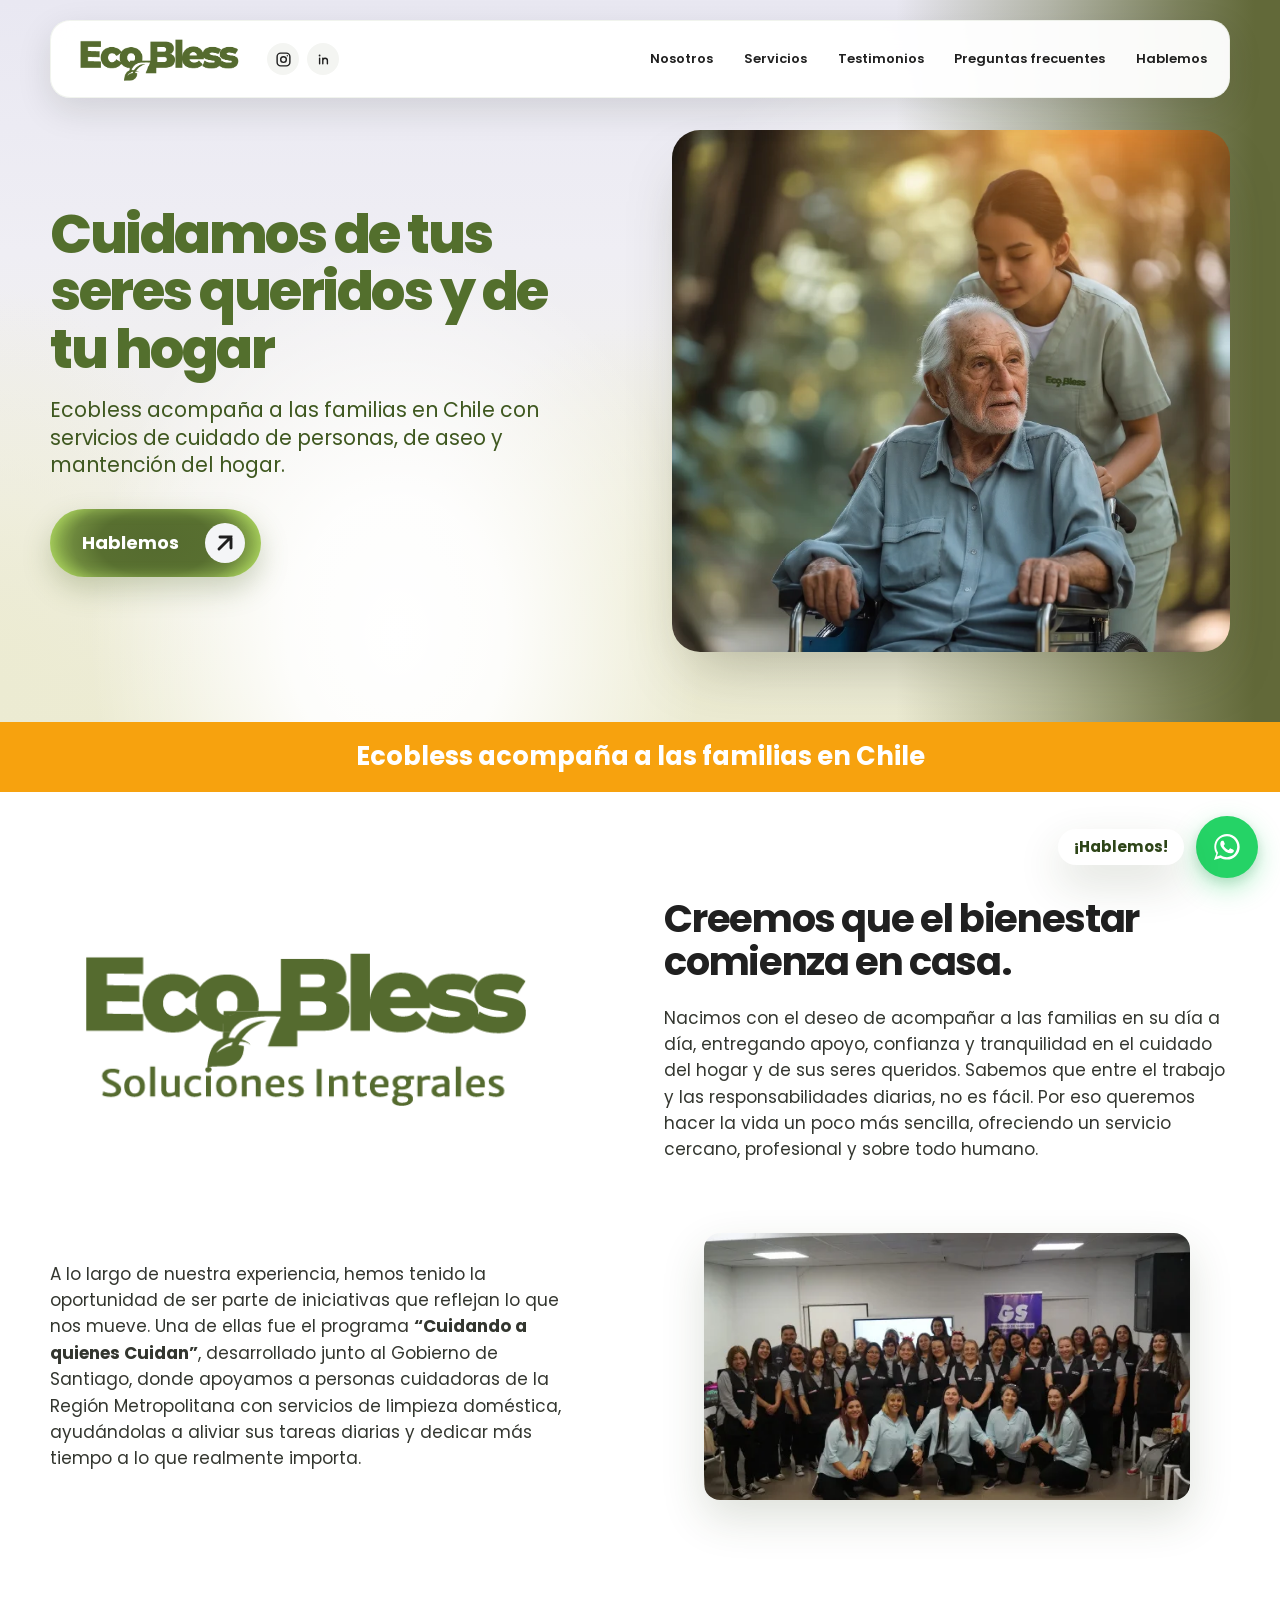
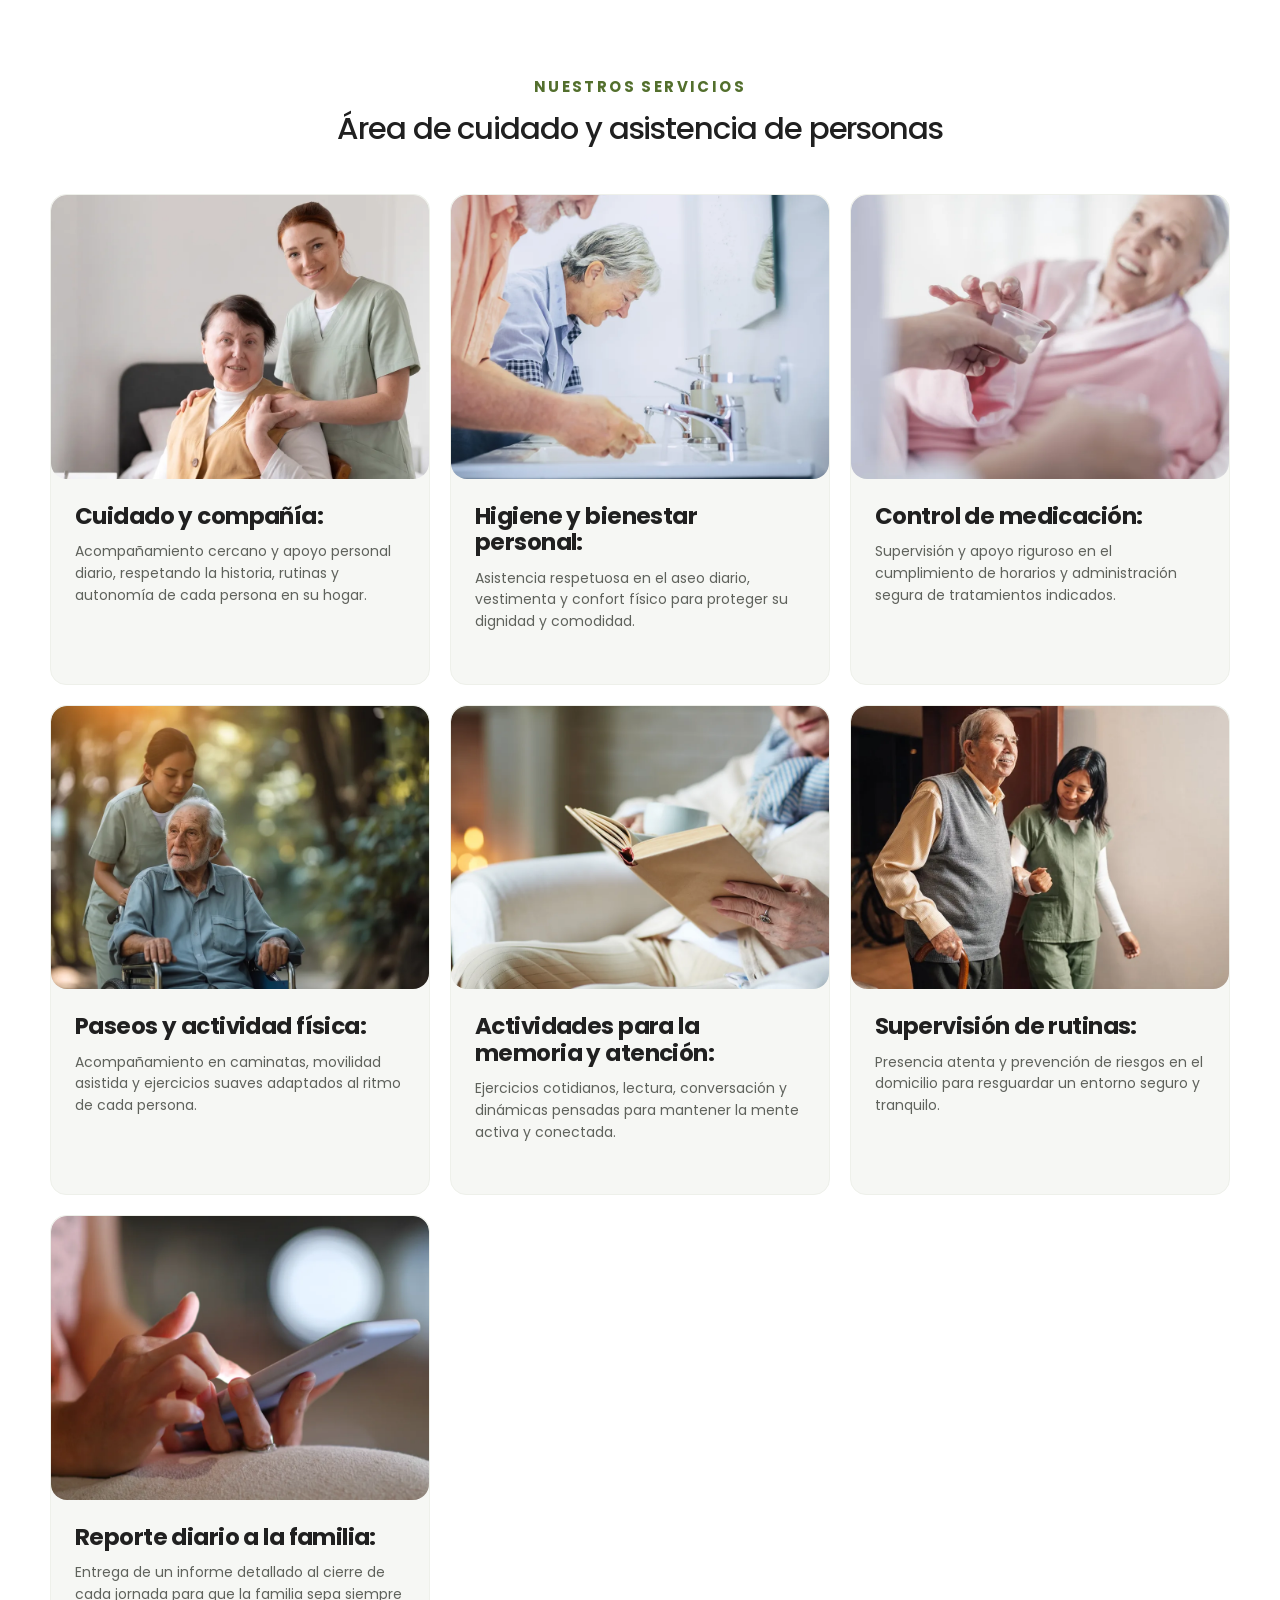
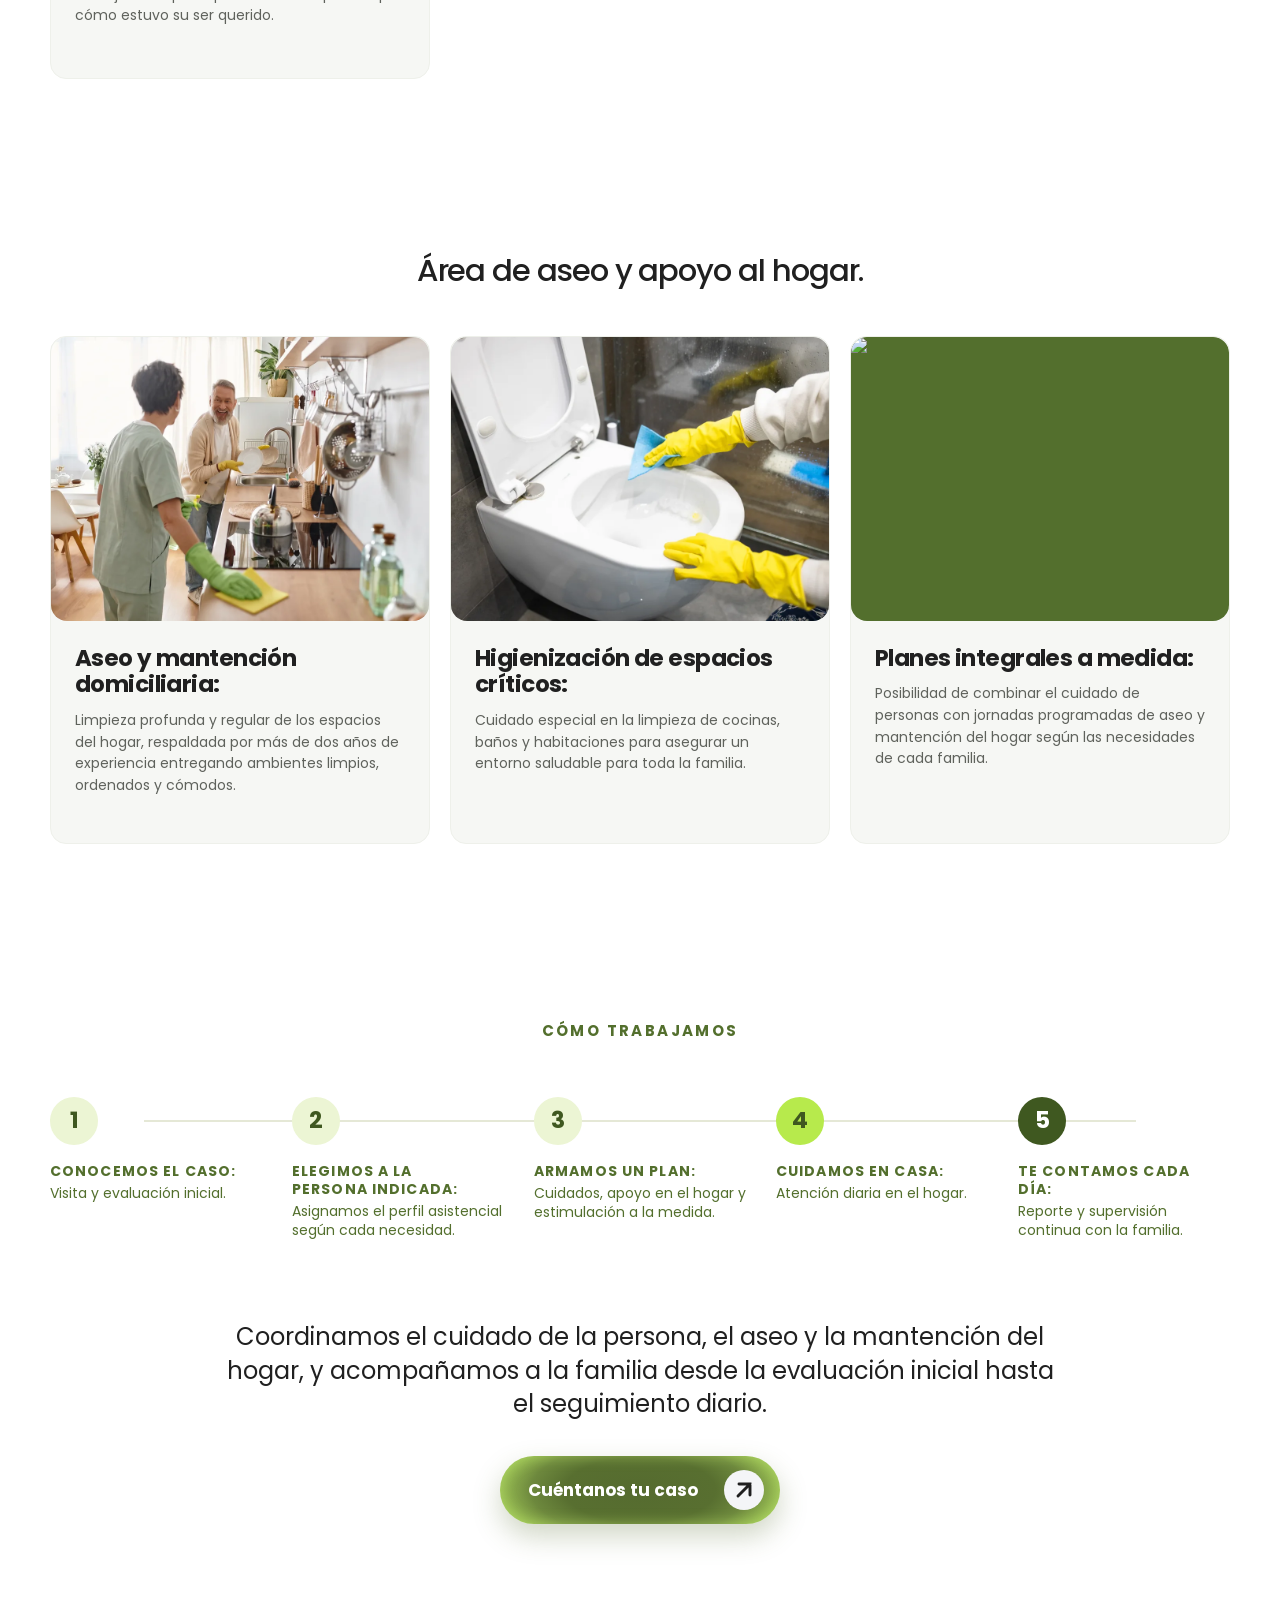
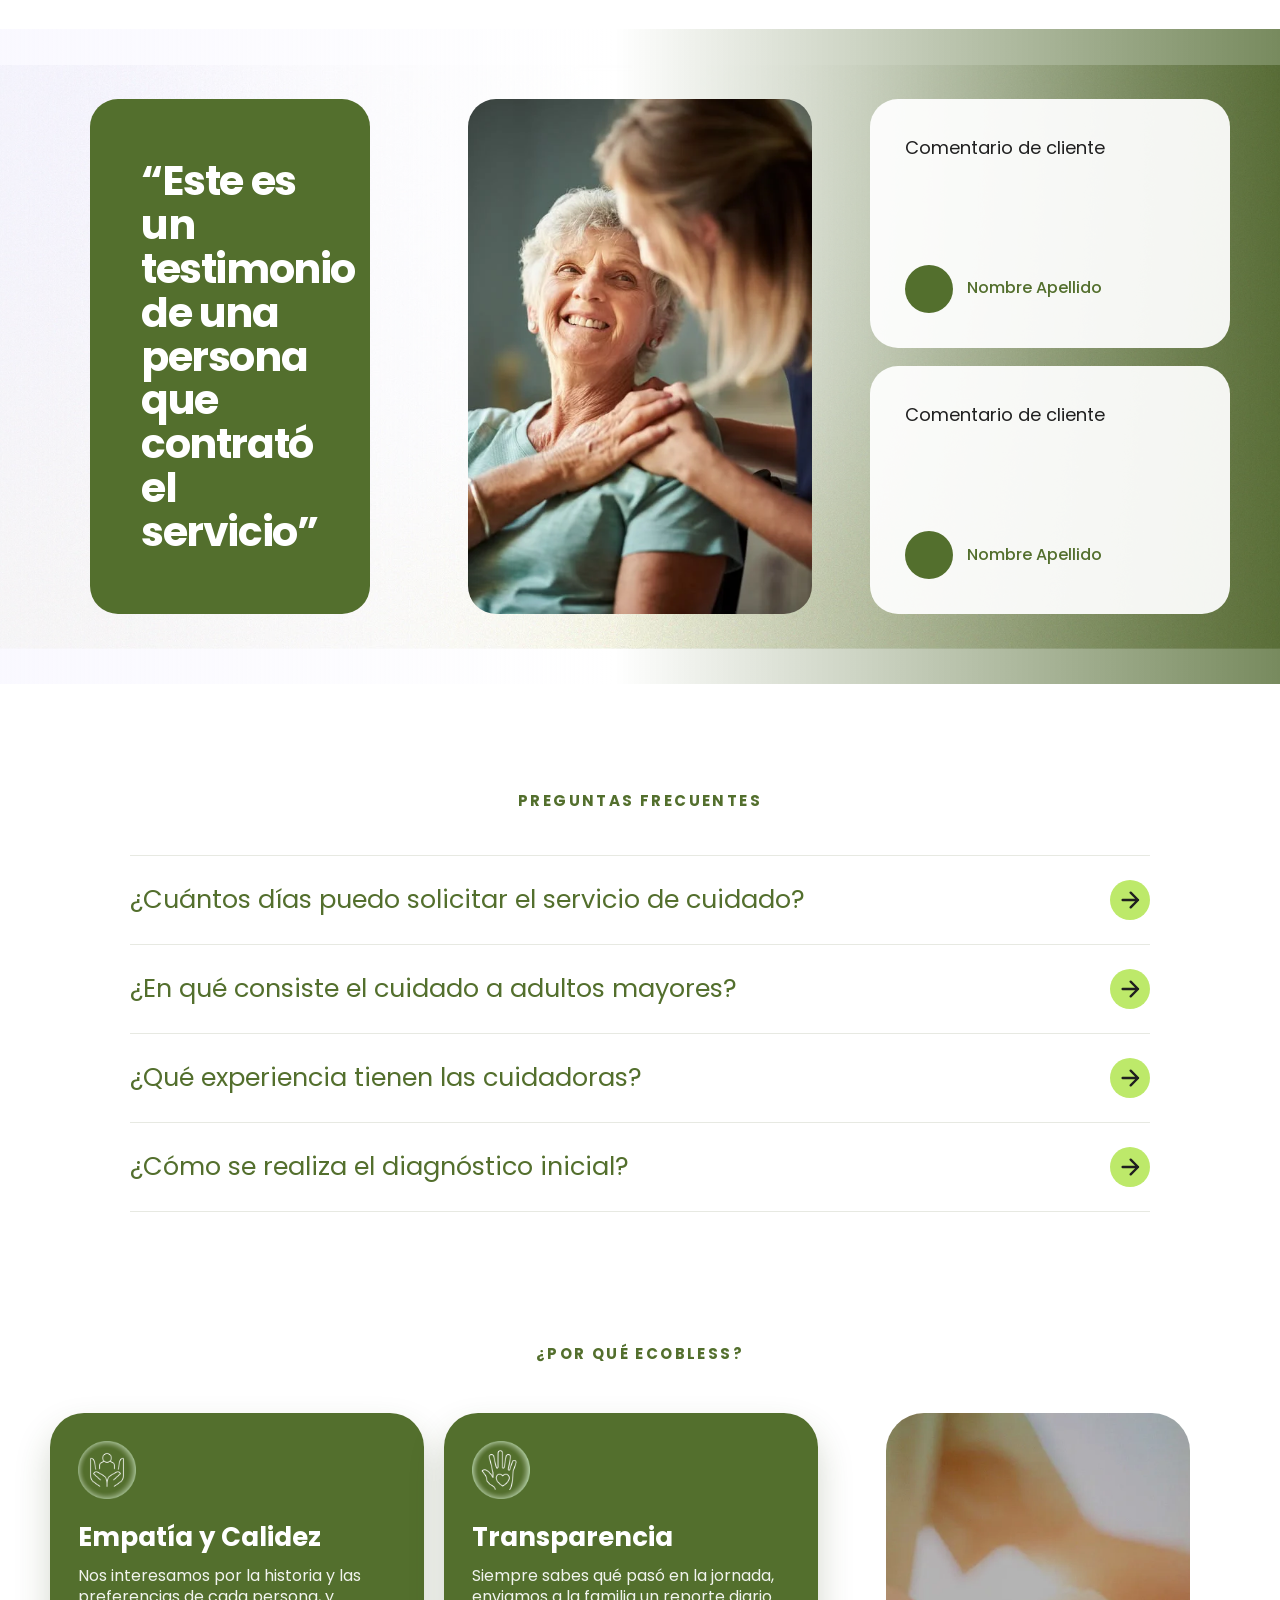
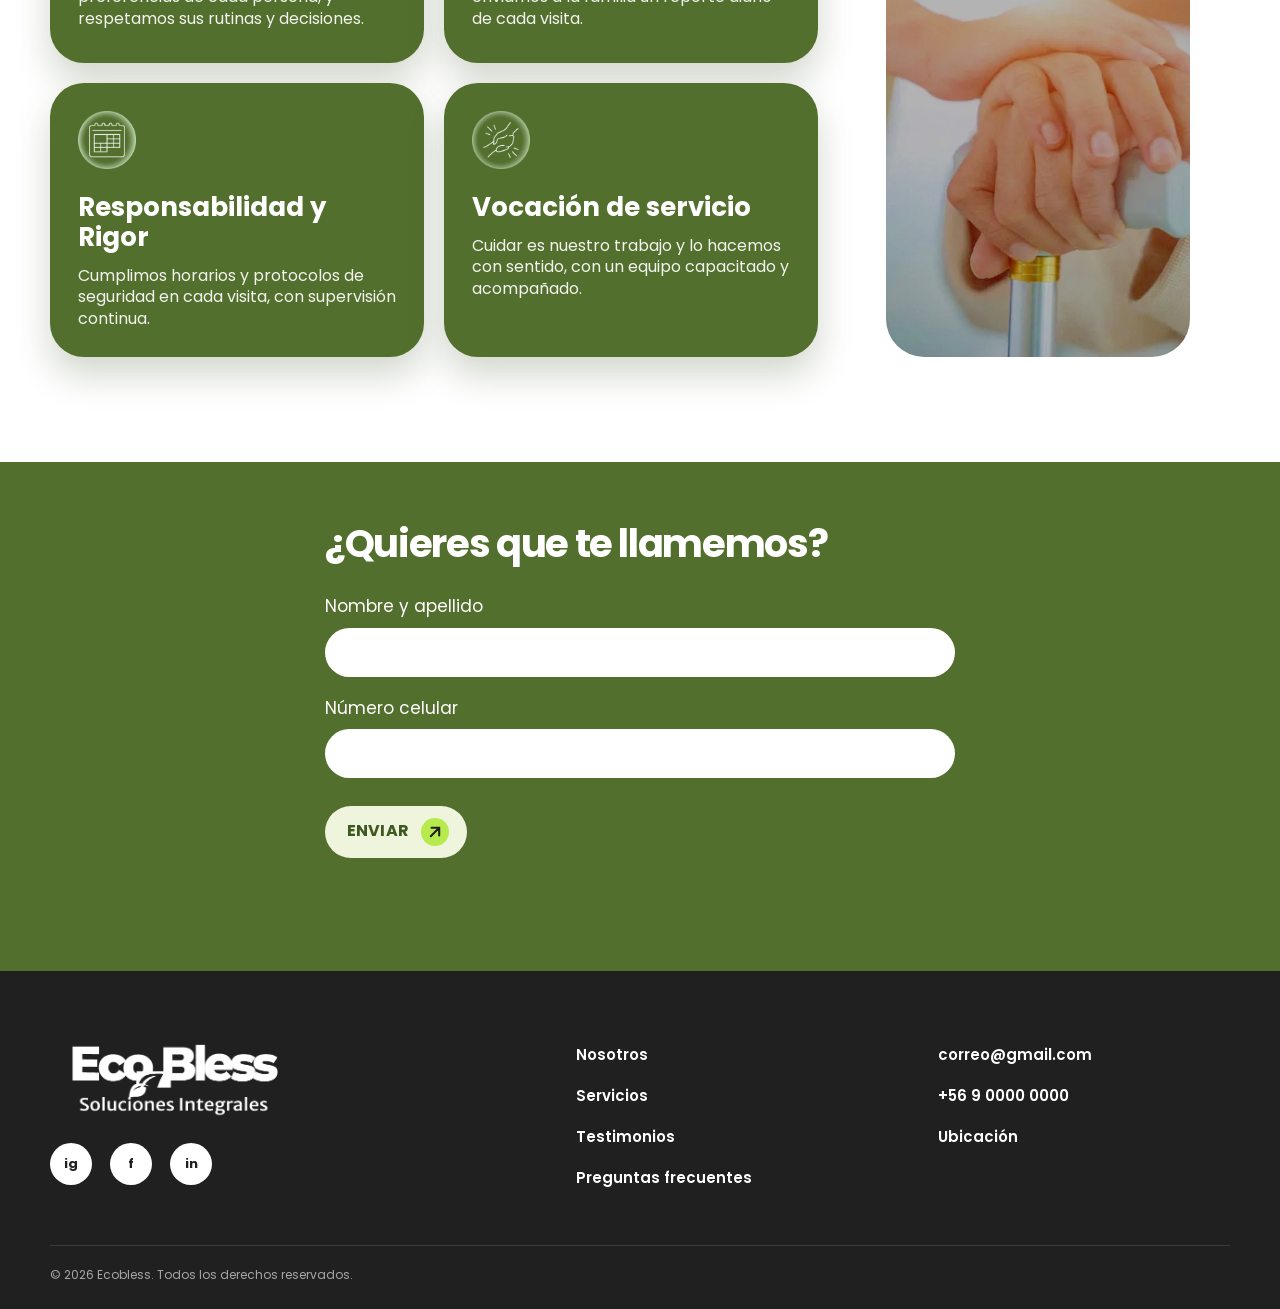
==== commit 79902864: "Update WhatsApp link in footer" ====
--- a/index.html
+++ b/index.html
@@ -423,7 +423,7 @@
     </div>
   </footer>
   
- <a class="wa-float" href="https://wa.me/56900000000?text=Hola%20Ecobless%2C%20quiero%20m%C3%A1s%20informaci%C3%B3n" target="_blank" rel="noopener" aria-label="¡Hablemos! Escríbenos por WhatsApp">
+  <a class="wa-float" href="https://wa.me/56900000000?text=Hola%20Ecobless%2C%20quiero%20m%C3%A1s%20informaci%C3%B3n" target="_blank" rel="noopener" aria-label="¡Hablemos! Escríbenos por WhatsApp">
     <span class="wa-bubble" aria-hidden="true">¡Hablemos!</span>
     <span class="wa-icon" aria-hidden="true">
       <svg viewBox="0 0 32 32"><path d="M16 3C9 3 3.3 8.7 3.3 15.7c0 2.5.7 4.9 2 7L3 29l6.5-2.1c2 1.1 4.2 1.7 6.5 1.7 7 0 12.7-5.7 12.7-12.7S23 3 16 3zm0 23.2c-2.1 0-4.1-.6-5.9-1.7l-.4-.3-3.9 1.3 1.3-3.8-.3-.4a10.5 10.5 0 1 1 9.2 4.9zm5.8-7.8c-.3-.2-1.9-.9-2.2-1-.3-.1-.5-.2-.7.2-.2.3-.8 1-1 1.2-.2.2-.4.2-.7.1-.3-.2-1.4-.5-2.6-1.6-1-.9-1.6-1.9-1.8-2.2-.2-.3 0-.5.1-.7l.5-.6c.2-.2.2-.4.3-.6.1-.2 0-.4 0-.6l-1-2.4c-.3-.6-.5-.5-.7-.5h-.6c-.2 0-.6.1-.9.4-.3.3-1.2 1.1-1.2 2.8s1.2 3.2 1.4 3.5c.2.2 2.4 3.6 5.7 5 .8.3 1.4.5 1.9.7.8.3 1.5.2 2.1.1.6-.1 1.9-.8 2.2-1.5.3-.7.3-1.4.2-1.5-.1-.2-.3-.3-.6-.4z"/></svg>
--- a/styles.css
+++ b/styles.css
@@ -1492,3 +1492,14 @@
     transform: none;
   }
 }
+/* Botón flotante de WhatsApp */
+.wa-float{position:fixed;right:22px;bottom:22px;z-index:90;display:flex;align-items:center;gap:12px;text-decoration:none}
+.wa-icon{display:grid;place-items:center;width:62px;height:62px;border-radius:50%;background:#25d366;box-shadow:0 10px 26px rgba(37,211,102,.35),0 4px 12px rgba(0,0,0,.12);transition:transform .25s ease,box-shadow .25s ease}
+.wa-icon svg{width:32px;height:32px;fill:var(--white)}
+.wa-bubble{padding:10px 16px;border-radius:999px;background:var(--white);color:var(--green-deep);font-weight:700;font-size:.95rem;line-height:1;white-space:nowrap;box-shadow:var(--shadow);animation:wa-bubble-in .5s ease 1s both}
+.wa-float:hover .wa-icon,.wa-float:focus-visible .wa-icon{transform:scale(1.08)}
+.wa-float:focus-visible{outline:none}
+.wa-float:focus-visible .wa-icon{outline:3px solid var(--lime);outline-offset:3px}
+@keyframes wa-bubble-in{from{opacity:0;transform:translateX(12px)}to{opacity:1;transform:none}}
+@media (max-width:430px){.wa-float{right:14px;bottom:14px;gap:8px}.wa-icon{width:56px;height:56px}.wa-icon svg{width:28px;height:28px}.wa-bubble{padding:9px 13px;font-size:.88rem}}
+@media (prefers-reduced-motion:reduce){.wa-bubble{animation:none}.wa-icon{transition:none}}
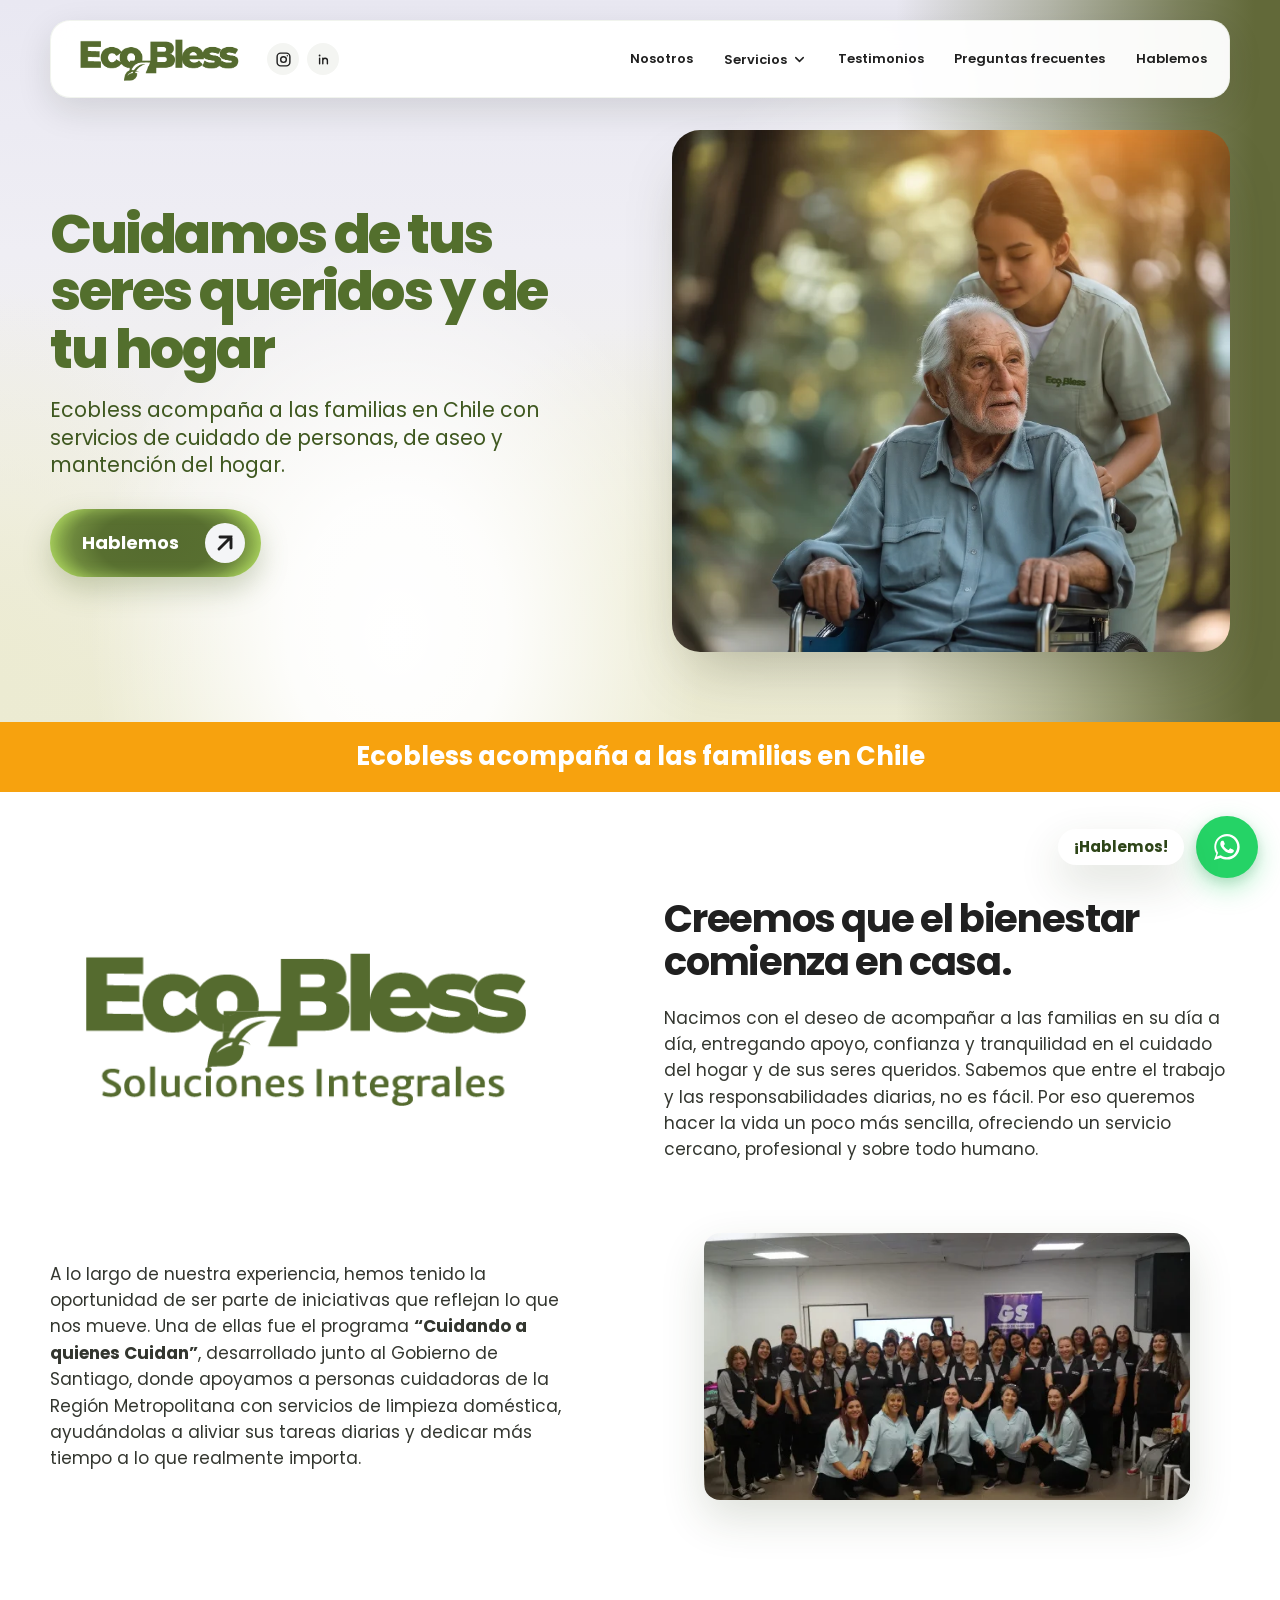
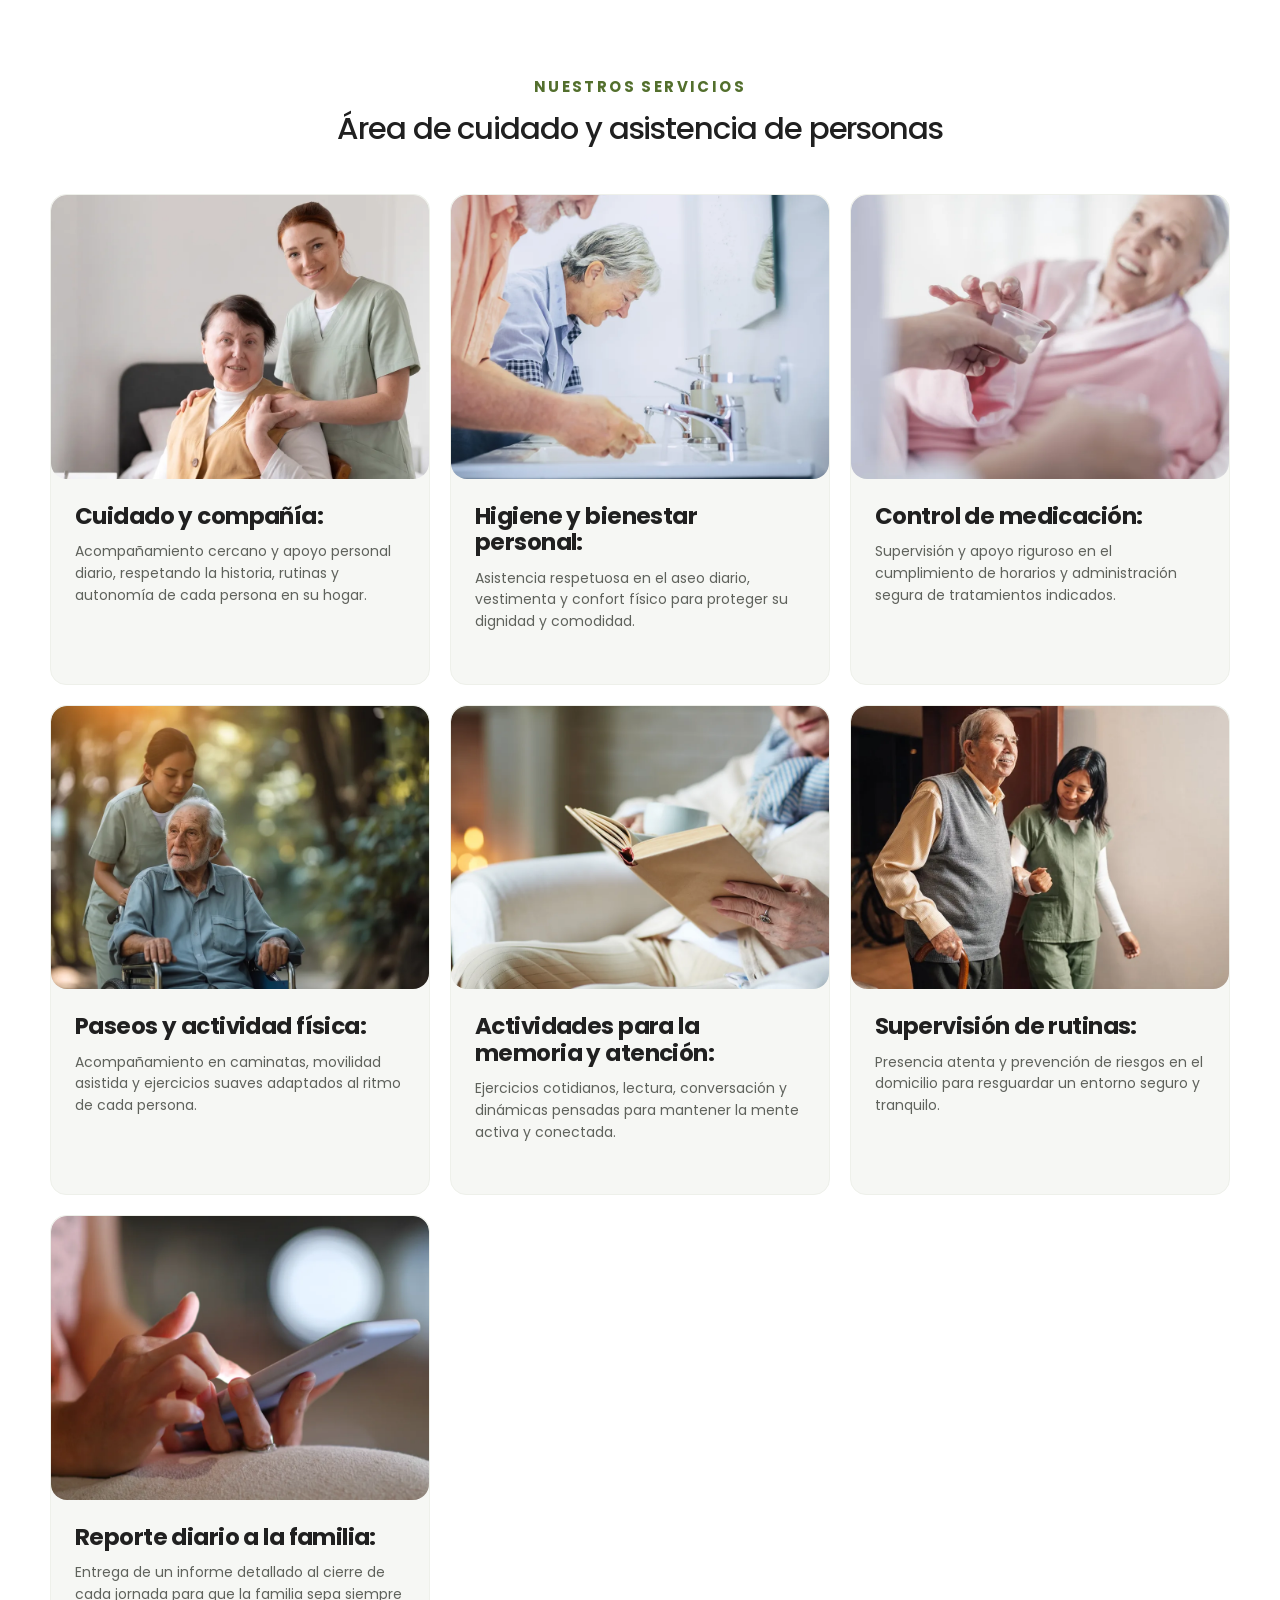
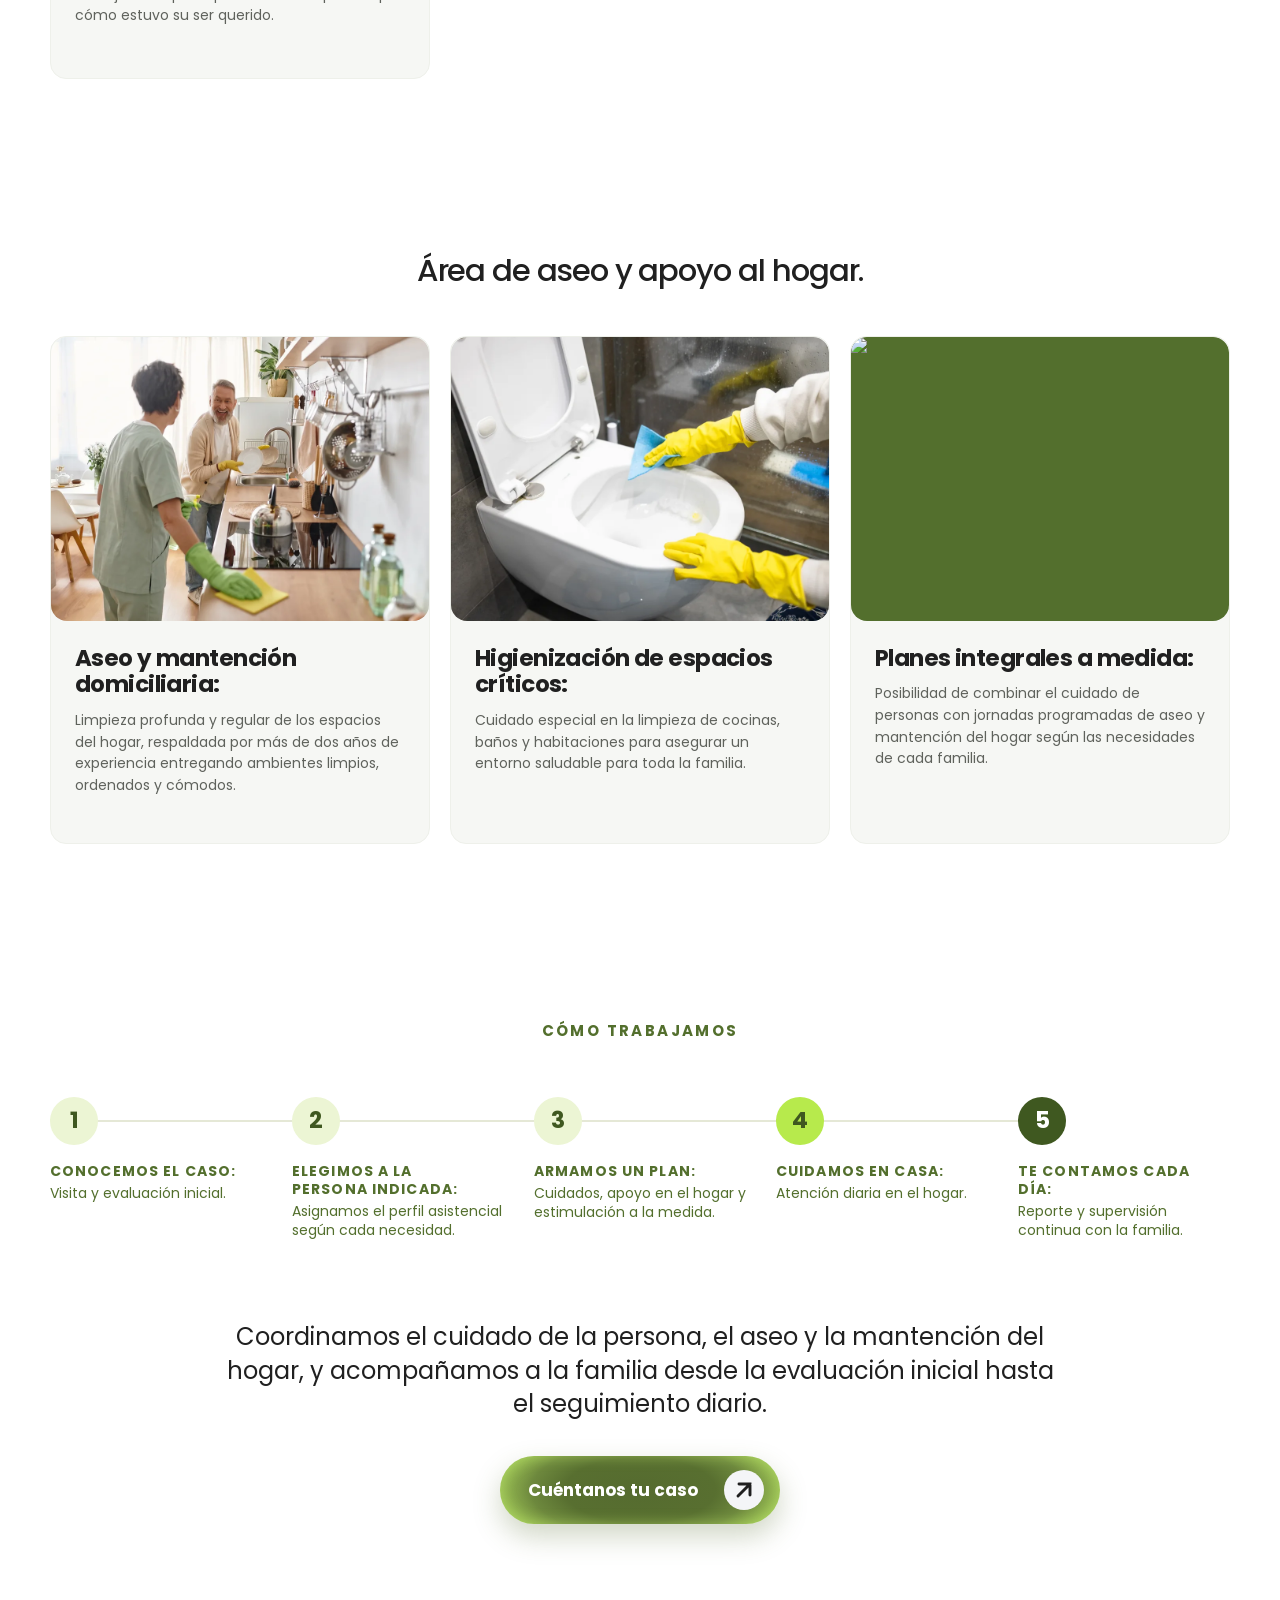
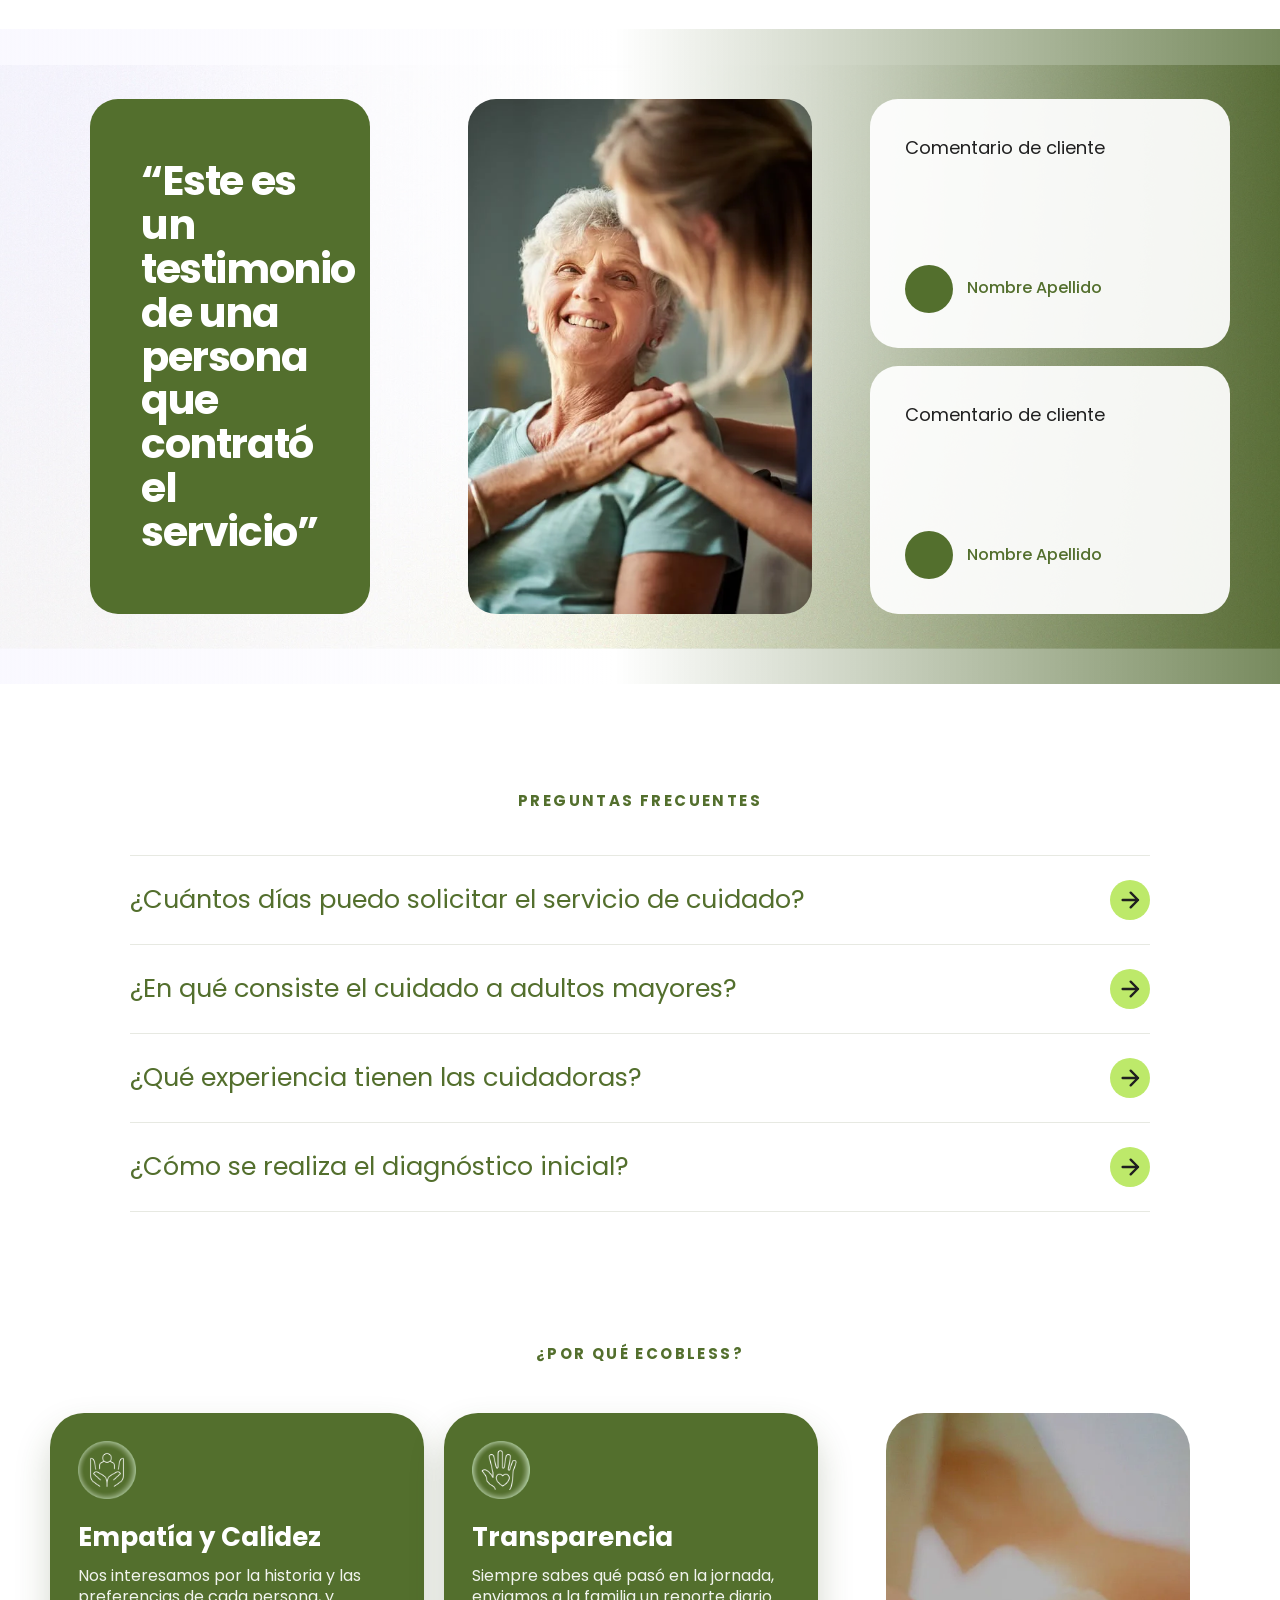
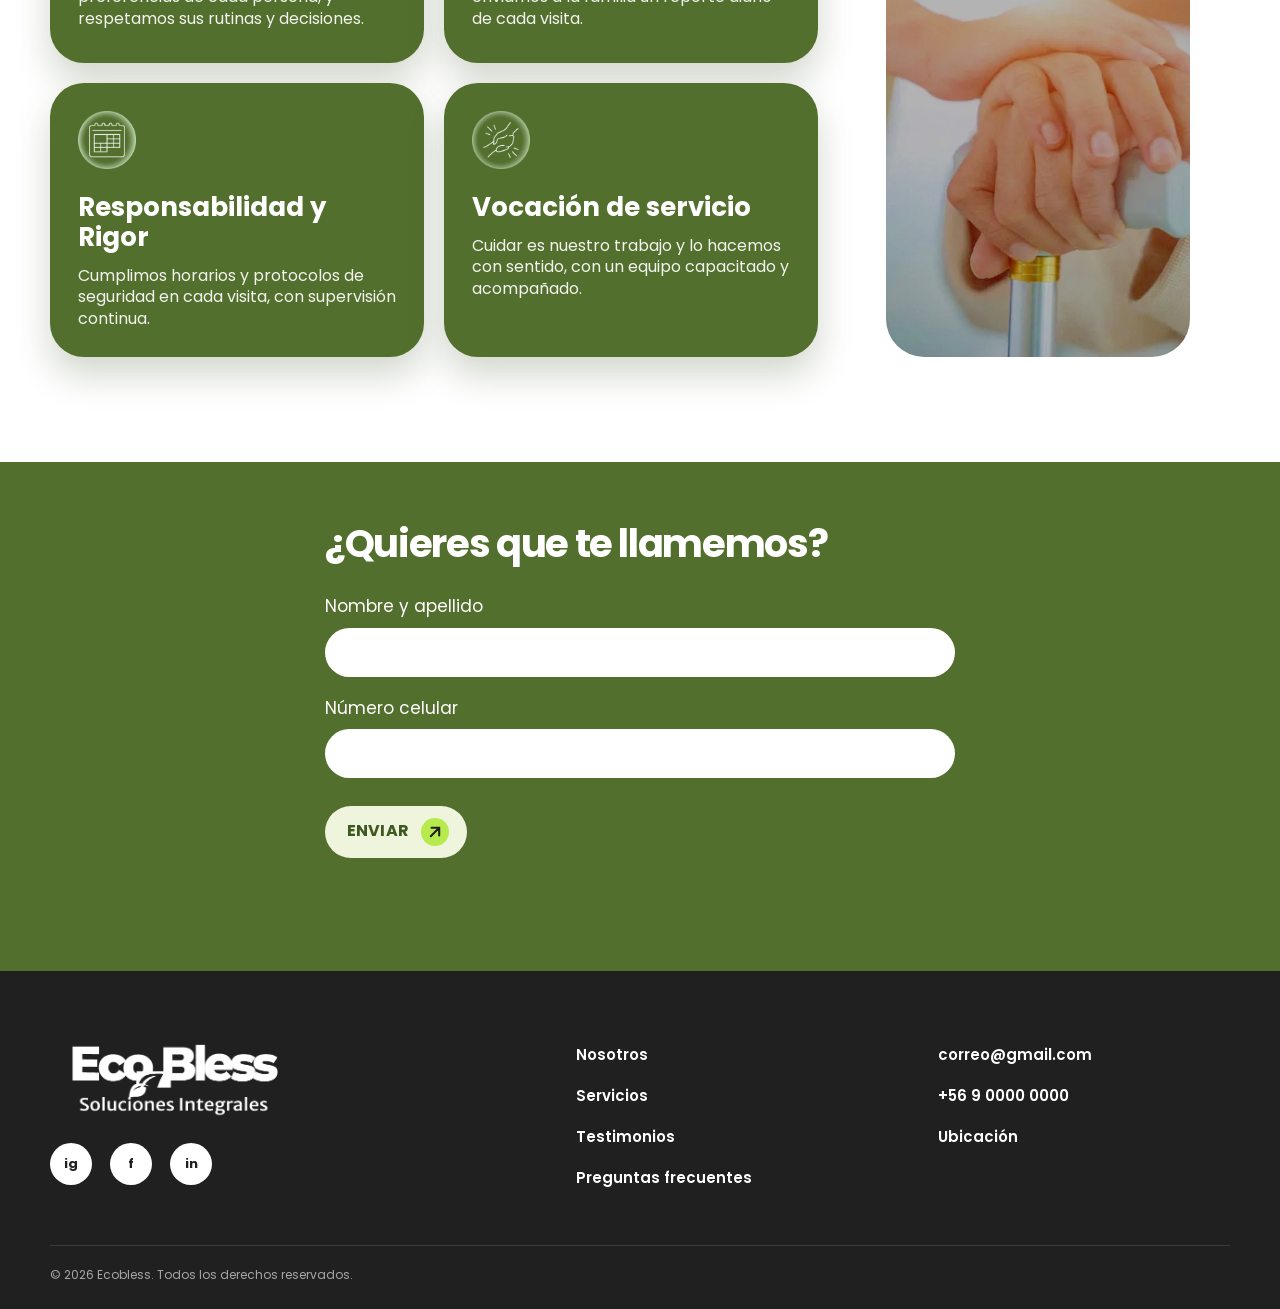
==== commit a931e8cb: "Add files via upload" ====
--- a/index.html
+++ b/index.html
@@ -30,7 +30,7 @@
           <svg viewBox="0 0 24 24" aria-hidden="true"><rect x="3" y="3" width="18" height="18" rx="5"></rect><circle cx="12" cy="12" r="4"></circle><circle class="dot" cx="17.4" cy="6.7" r="1"></circle></svg>
         </a>
         <a href="#contacto" aria-label="LinkedIn de Ecobless" title="Configura el enlace real en index.html">
-         <svg viewBox="0 0 24 24" aria-hidden="true"><path d="M6.5 10v8M11 18v-8M11 13.5a3.25 3.25 0 0 1 6.5 0V18"></path><circle class="dot" cx="6.5" cy="6.3" r="1.3"></circle></svg>
+          <svg viewBox="0 0 24 24" aria-hidden="true"><path d="M6.5 10v8M11 18v-8M11 13.5a3.25 3.25 0 0 1 6.5 0V18"></path><circle class="dot" cx="6.5" cy="6.3" r="1.3"></circle></svg>
         </a>
       </div>
 
@@ -40,7 +40,16 @@
 
       <nav class="main-nav" id="main-nav" aria-label="Navegación principal" data-nav>
         <a href="#nosotros">Nosotros</a>
-        <a href="#servicios">Servicios</a>
+        <div class="nav-dropdown" data-dropdown>
+          <button class="nav-dropdown-toggle" type="button" aria-expanded="false" aria-controls="submenu-servicios">
+            Servicios
+            <svg viewBox="0 0 24 24" aria-hidden="true"><path d="m6 9 6 6 6-6"/></svg>
+          </button>
+          <div class="nav-submenu" id="submenu-servicios">
+            <a href="#servicios">Área de cuidado y asistencia de personas</a>
+            <a href="#aseo">Área de aseo y apoyo al hogar</a>
+          </div>
+        </div>
         <a href="#testimonios">Testimonios</a>
         <a href="#preguntas">Preguntas frecuentes</a>
         <a href="#contacto">Hablemos</a>
@@ -422,14 +431,14 @@
       <span>© <span id="year"></span> Ecobless. Todos los derechos reservados.</span>
     </div>
   </footer>
-  
+
   <a class="wa-float" href="https://wa.me/56900000000?text=Hola%20Ecobless%2C%20quiero%20m%C3%A1s%20informaci%C3%B3n" target="_blank" rel="noopener" aria-label="¡Hablemos! Escríbenos por WhatsApp">
     <span class="wa-bubble" aria-hidden="true">¡Hablemos!</span>
     <span class="wa-icon" aria-hidden="true">
       <svg viewBox="0 0 32 32"><path d="M16 3C9 3 3.3 8.7 3.3 15.7c0 2.5.7 4.9 2 7L3 29l6.5-2.1c2 1.1 4.2 1.7 6.5 1.7 7 0 12.7-5.7 12.7-12.7S23 3 16 3zm0 23.2c-2.1 0-4.1-.6-5.9-1.7l-.4-.3-3.9 1.3 1.3-3.8-.3-.4a10.5 10.5 0 1 1 9.2 4.9zm5.8-7.8c-.3-.2-1.9-.9-2.2-1-.3-.1-.5-.2-.7.2-.2.3-.8 1-1 1.2-.2.2-.4.2-.7.1-.3-.2-1.4-.5-2.6-1.6-1-.9-1.6-1.9-1.8-2.2-.2-.3 0-.5.1-.7l.5-.6c.2-.2.2-.4.3-.6.1-.2 0-.4 0-.6l-1-2.4c-.3-.6-.5-.5-.7-.5h-.6c-.2 0-.6.1-.9.4-.3.3-1.2 1.1-1.2 2.8s1.2 3.2 1.4 3.5c.2.2 2.4 3.6 5.7 5 .8.3 1.4.5 1.9.7.8.3 1.5.2 2.1.1.6-.1 1.9-.8 2.2-1.5.3-.7.3-1.4.2-1.5-.1-.2-.3-.3-.6-.4z"/></svg>
     </span>
   </a>
-  
+
   <script src="script.js"></script>
 </body>
 </html>
--- a/styles.css
+++ b/styles.css
@@ -598,6 +598,103 @@
   background: var(--lime);
 }
 
+/* Submenú de Servicios */
+.nav-dropdown {
+  position: relative;
+}
+
+.nav-dropdown-toggle {
+  display: inline-flex;
+  align-items: center;
+  gap: 5px;
+  padding: 0;
+  border: 0;
+  background: none;
+  color: inherit;
+  font-size: 13px;
+  font-weight: 600;
+  white-space: nowrap;
+  cursor: pointer;
+}
+
+.nav-dropdown-toggle svg {
+  width: 15px;
+  height: 15px;
+  fill: none;
+  stroke: currentColor;
+  stroke-width: 2.4;
+  stroke-linecap: round;
+  stroke-linejoin: round;
+  transition: transform .2s ease;
+}
+
+.nav-dropdown.is-open .nav-dropdown-toggle svg {
+  transform: rotate(180deg);
+}
+
+.nav-submenu {
+  position: absolute;
+  top: calc(100% + 18px);
+  left: 50%;
+  z-index: 10;
+  display: flex;
+  flex-direction: column;
+  min-width: 340px;
+  padding: 8px;
+  border-radius: var(--radius-sm);
+  background: var(--white);
+  box-shadow: var(--shadow);
+  opacity: 0;
+  visibility: hidden;
+  transform: translate(-50%, -8px);
+  transition: opacity .2s ease, transform .2s ease, visibility .2s ease;
+}
+
+/* Puente invisible para que el hover no se corte entre el botón y el submenú */
+.nav-submenu::before {
+  content: "";
+  position: absolute;
+  top: -18px;
+  left: 0;
+  right: 0;
+  height: 18px;
+}
+
+.nav-dropdown.is-open .nav-submenu {
+  opacity: 1;
+  visibility: visible;
+  transform: translate(-50%, 0);
+}
+
+@media (hover: hover) and (min-width: 1051px) {
+  .nav-dropdown:hover .nav-submenu {
+    opacity: 1;
+    visibility: visible;
+    transform: translate(-50%, 0);
+  }
+
+  .nav-dropdown:hover .nav-dropdown-toggle svg {
+    transform: rotate(180deg);
+  }
+}
+
+.main-nav .nav-submenu a {
+  padding: 12px 14px;
+  border-radius: 12px;
+  color: var(--green-deep);
+  white-space: normal;
+  transition: background .2s ease;
+}
+
+.main-nav .nav-submenu a::after {
+  display: none;
+}
+
+.main-nav .nav-submenu a:hover,
+.main-nav .nav-submenu a:focus-visible {
+  background: var(--lime-soft);
+}
+
 /* Process */
 
 .process-section {
@@ -611,8 +708,9 @@
 .process-list {
   position: relative;
   display: grid;
+  --process-gap: 30px;
   grid-template-columns: repeat(5, 1fr);
-  gap: 30px;
+  gap: var(--process-gap);
   margin: 0;
   padding: 0;
   list-style: none;
@@ -622,8 +720,9 @@
   content: "";
   position: absolute;
   top: 23px;
-  left: 8%;
-  right: 8%;
+  /* Va del centro del primer círculo al centro del último */
+  left: 24px;
+  right: calc((100% - 4 * var(--process-gap)) / 5 - 24px);
   height: 2px;
   z-index: 0;
   background: #e5e8d6;
@@ -1180,6 +1279,49 @@
     border-bottom: 0;
   }
 
+  .nav-dropdown {
+    border-bottom: 1px solid var(--line);
+  }
+
+  .nav-dropdown-toggle {
+    width: 100%;
+    justify-content: space-between;
+    padding: 15px 10px;
+    font-size: 16px;
+    text-align: left;
+  }
+
+  .nav-submenu,
+  .nav-dropdown.is-open .nav-submenu {
+    position: static;
+    min-width: 0;
+    padding: 0 0 10px 12px;
+    border-radius: 0;
+    box-shadow: none;
+    transform: none;
+    transition: none;
+  }
+
+  .nav-submenu {
+    display: none;
+  }
+
+  .nav-dropdown.is-open .nav-submenu {
+    display: flex;
+  }
+
+  .nav-submenu::before {
+    display: none;
+  }
+
+  .main-nav .nav-submenu a,
+  .main-nav .nav-submenu a:last-child {
+    padding: 11px 10px;
+    border-bottom: 0;
+    font-size: 15px;
+    font-weight: 500;
+  }
+
   .hero-grid {
     gap: 28px;
   }
@@ -1201,7 +1343,7 @@
   }
 
   .process-list {
-    gap: 18px;
+    --process-gap: 18px;
   }
 
   .process-step h3,
@@ -1357,8 +1499,8 @@
   }
 
   .process-list::before {
-    top: 12px;
-    bottom: 12px;
+    top: 24px;
+    bottom: 64px;
     left: 23px;
     right: auto;
     width: 2px;
@@ -1492,14 +1634,78 @@
     transform: none;
   }
 }
+
 /* Botón flotante de WhatsApp */
-.wa-float{position:fixed;right:22px;bottom:22px;z-index:90;display:flex;align-items:center;gap:12px;text-decoration:none}
-.wa-icon{display:grid;place-items:center;width:62px;height:62px;border-radius:50%;background:#25d366;box-shadow:0 10px 26px rgba(37,211,102,.35),0 4px 12px rgba(0,0,0,.12);transition:transform .25s ease,box-shadow .25s ease}
-.wa-icon svg{width:32px;height:32px;fill:var(--white)}
-.wa-bubble{padding:10px 16px;border-radius:999px;background:var(--white);color:var(--green-deep);font-weight:700;font-size:.95rem;line-height:1;white-space:nowrap;box-shadow:var(--shadow);animation:wa-bubble-in .5s ease 1s both}
-.wa-float:hover .wa-icon,.wa-float:focus-visible .wa-icon{transform:scale(1.08)}
-.wa-float:focus-visible{outline:none}
-.wa-float:focus-visible .wa-icon{outline:3px solid var(--lime);outline-offset:3px}
-@keyframes wa-bubble-in{from{opacity:0;transform:translateX(12px)}to{opacity:1;transform:none}}
-@media (max-width:430px){.wa-float{right:14px;bottom:14px;gap:8px}.wa-icon{width:56px;height:56px}.wa-icon svg{width:28px;height:28px}.wa-bubble{padding:9px 13px;font-size:.88rem}}
-@media (prefers-reduced-motion:reduce){.wa-bubble{animation:none}.wa-icon{transition:none}}
+.wa-float {
+  position: fixed;
+  right: 22px;
+  bottom: 22px;
+  z-index: 90;
+  display: flex;
+  align-items: center;
+  gap: 12px;
+  text-decoration: none;
+}
+
+.wa-icon {
+  display: grid;
+  place-items: center;
+  width: 62px;
+  height: 62px;
+  border-radius: 50%;
+  background: #25d366;
+  box-shadow: 0 10px 26px rgba(37, 211, 102, .35), 0 4px 12px rgba(0, 0, 0, .12);
+  transition: transform .25s ease, box-shadow .25s ease;
+}
+
+.wa-icon svg {
+  width: 32px;
+  height: 32px;
+  fill: var(--white);
+}
+
+.wa-bubble {
+  position: relative;
+  padding: 10px 16px;
+  border-radius: 999px;
+  background: var(--white);
+  color: var(--green-deep);
+  font-weight: 700;
+  font-size: .95rem;
+  line-height: 1;
+  white-space: nowrap;
+  box-shadow: var(--shadow);
+  animation: wa-bubble-in .5s ease 1s both;
+}
+
+.wa-float:hover .wa-icon,
+.wa-float:focus-visible .wa-icon {
+  transform: scale(1.08);
+  box-shadow: 0 14px 32px rgba(37, 211, 102, .45), 0 4px 12px rgba(0, 0, 0, .14);
+}
+
+.wa-float:focus-visible {
+  outline: none;
+}
+
+.wa-float:focus-visible .wa-icon {
+  outline: 3px solid var(--lime);
+  outline-offset: 3px;
+}
+
+@keyframes wa-bubble-in {
+  from { opacity: 0; transform: translateX(12px); }
+  to { opacity: 1; transform: none; }
+}
+
+@media (max-width: 430px) {
+  .wa-float { right: 14px; bottom: 14px; gap: 8px; }
+  .wa-icon { width: 56px; height: 56px; }
+  .wa-icon svg { width: 28px; height: 28px; }
+  .wa-bubble { padding: 9px 13px; font-size: .88rem; }
+}
+
+@media (prefers-reduced-motion: reduce) {
+  .wa-bubble { animation: none; }
+  .wa-icon { transition: none; }
+}
